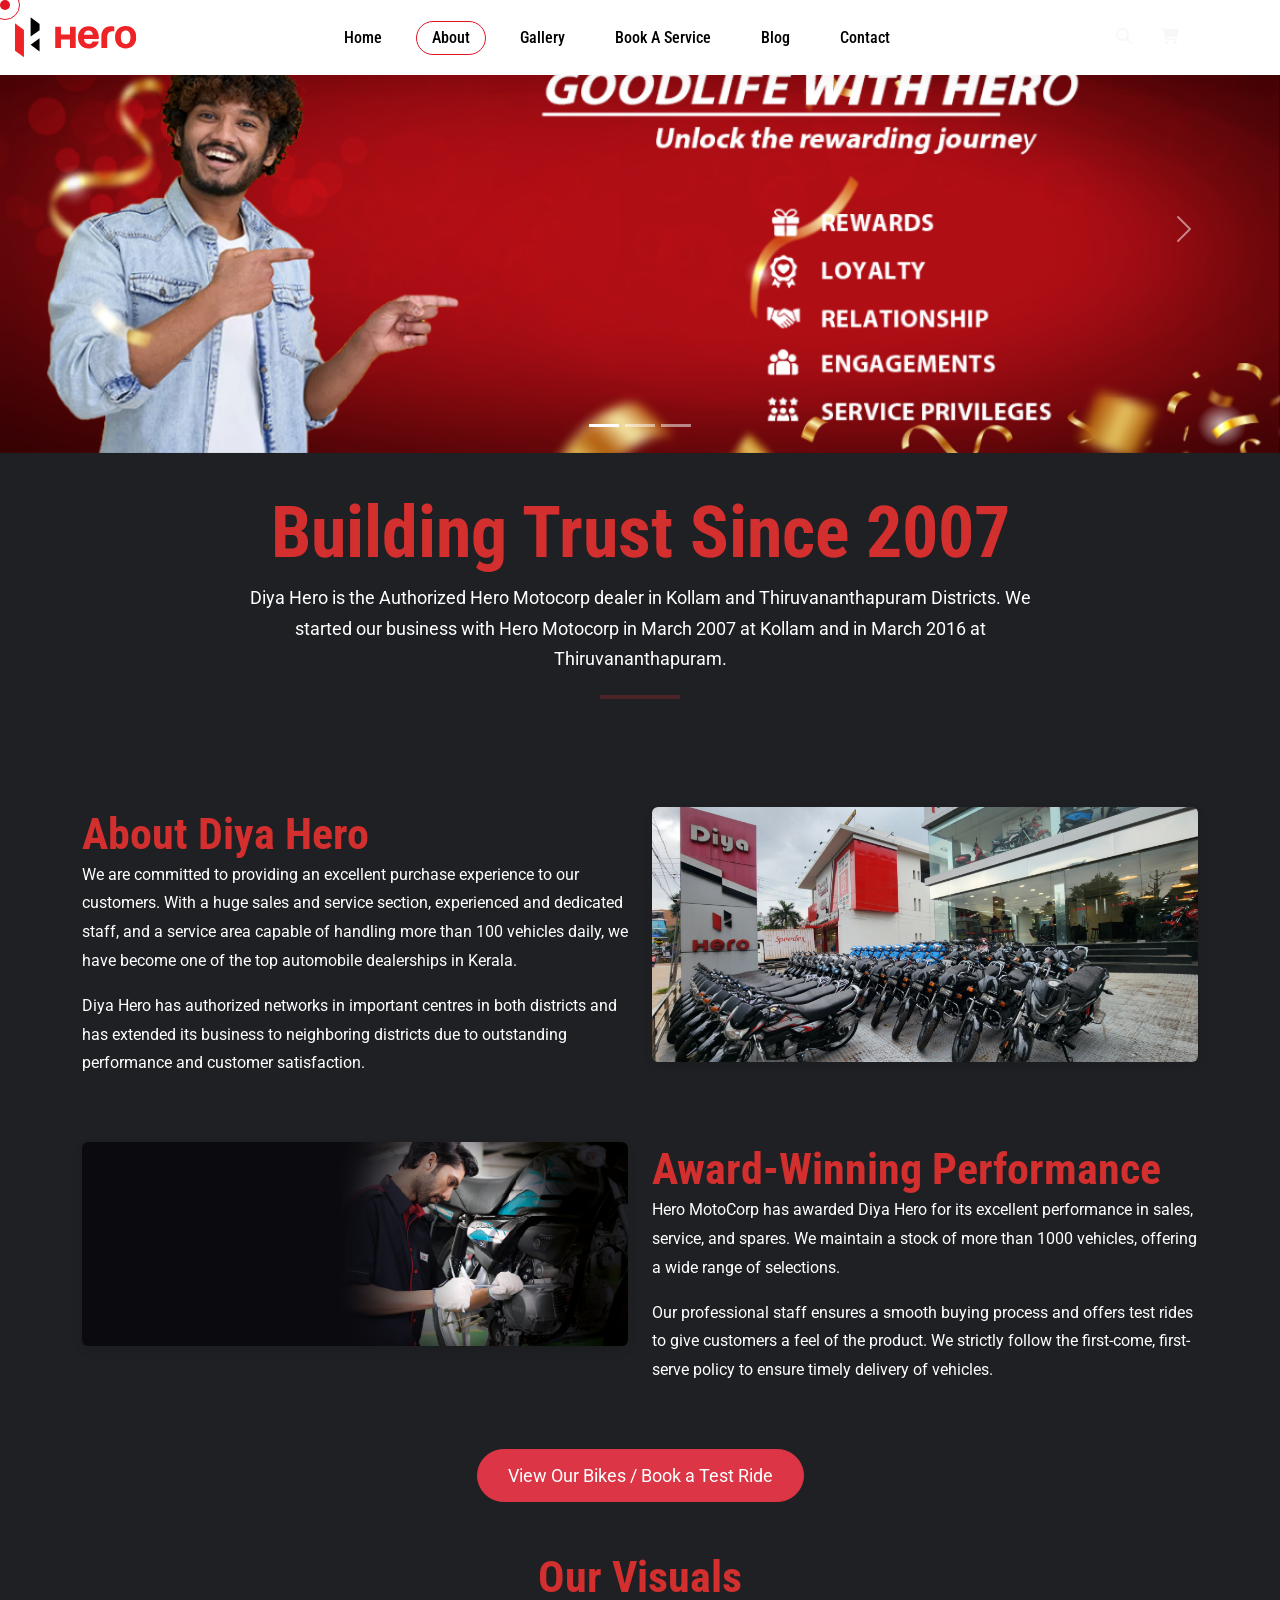
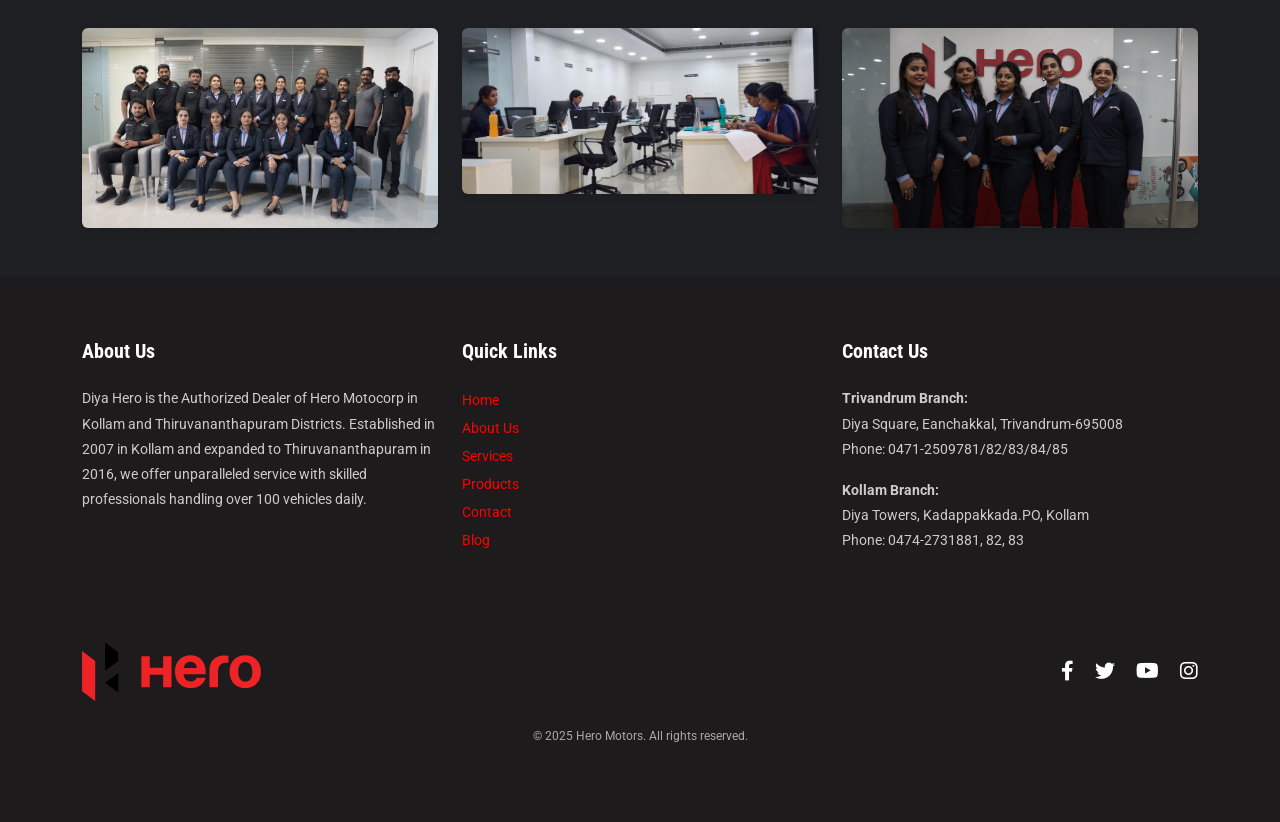
==== about.html @ ce96e944 "initial commit" ====
<!DOCTYPE html>
<html>
<head>
<meta charset="utf-8">
<title>Vroom Biker & Hiker Business HTML-5 Template | About Us</title>

<!-- Stylesheets -->
<link href="assets/css/bootstrap.css" rel="stylesheet">
<link href="assets/css/style.css" rel="stylesheet">
<link href="assets/css/meanmenu.min.css" rel="stylesheet">
<link href="assets/css/responsive.css" rel="stylesheet">

<!-- Fonts -->
<link href="https://fonts.googleapis.com/css2?family=Roboto:ital,wght@0,100;0,300;0,400;0,500;0,700;0,900;1,100;1,300;1,400;1,500;1,700;1,900&display=swap" rel="stylesheet">
<link href="https://fonts.googleapis.com/css2?family=Roboto+Condensed:ital,wght@0,100..900;1,100..900&display=swap" rel="stylesheet">

<link rel="shortcut icon" href="assets/images/favicon.png" type="image/x-icon">
<link rel="icon" href="assets/images/favicon.png" type="image/x-icon">

<!-- Responsive -->
<meta http-equiv="X-UA-Compatible" content="IE=edge">
<meta name="viewport" content="width=device-width, initial-scale=1.0, maximum-scale=1.0, user-scalable=0">

<!--[if lt IE 9]><script src="https://cdnjs.cloudflare.com/ajax/libs/html5shiv/3.7.3/html5shiv.js"></script><![endif]-->
<!--[if lt IE 9]><script src="js/respond.js"></script><![endif]-->
</head>

<body>

<div class="page-wrapper">
	
	<!-- Cursor -->
	<div class="cursor"></div>
	<div class="cursor-follower"></div>
	<!-- Cursor End -->
 	
	<!-- Preloader -->
    <div class="preloader"></div>
	<!-- End Preloader -->
	
	<!-- Main Header -->
	<header class="main-header">
		
		<!-- Header Top -->
		

			<!-- Header Lower -->
			<div class="header-lower" style="background-color: white;">
				<div class="auto-container">
					<div class="inner-container">
						<div class="d-flex justify-content-between align-items-center flex-wrap">
								
							<!-- Logo Box -->
							<div class="logo-box" >
								<div class="logo"><a href="index.html"><img src="assets/images/hero logo.svg" alt="" title=""></a></div>
							</div>
							<!-- End Logo Box -->
							
							<!-- Nav Outer -->
							<div class="nav-outer d-flex align-items-center flex-wrap">
								<!-- Main Menu -->
								<nav class="main-menu navbar-expand-md">
									<div class="navbar-header">
										<!-- Toggle Button -->    	
										<button class="navbar-toggler" type="button" data-toggle="collapse" data-target="#navbarSupportedContent" aria-controls="navbarSupportedContent" aria-expanded="false" aria-label="Toggle navigation">
											<span class="icon-bar"></span>
											<span class="icon-bar"></span>
											<span class="icon-bar"></span>
										</button>
									</div>
									
									<div class="navbar-collapse collapse clearfix" id="navbarSupportedContent">
										<ul class="navigation clearfix">
											<li class="" ><a href="index.html" style="color: black;">Home</a>
												<ul>
													<li><a href="index.html">Homepage 01</a></li>
													<li><a href="index-2.html">Homepage 02</a></li>
													<li><a href="index-3.html">Homepage 03</a></li>
													<li class="dropdown"><a href="#">Header Styles</a>
														<ul>
															<li><a href="index.html">Header 01</a></li>
															<li><a href="index-2.html">Header 02</a></li>
															<li><a href="index-3.html">Header 03</a></li>
														</ul>
													</li>
												</ul>
											</li>
											<li class=""><a href="about.html" style="color: black;">About</a>
												<ul>
													<li><a href="about.html">About us</a></li>
													<li><a href="faq.html">Faq</a></li>
													<li><a href="gallery.html">Gallery</a></li>
													<li><a href="shop.html">shop</a></li>
													<li><a href="testimonial.html">testimonial</a></li>
													<li><a href="video.html">Video</a></li>
												</ul>
											</li>
											<li class=""><a href="gallery.html" style="color: black;">Gallery</a>
												<ul>
													<li><a href="events.html">events</a></li>
													<li><a href="event-detail.html">events detail</a></li>
												</ul>
											</li>
											<li class=""><a href="adventure.html" style="color: black;">Book a Service</a>
												<ul>
													<li><a href="adventure.html">adventure</a></li>
													<li><a href="adventure-detail.html">adventure detail</a></li>
												</ul>
											</li>
											<li class=""><a href="blog.html" style="color: black;">Blog</a>
												<ul>
													<li><a href="blog.html">Blog</a></li>
													<li><a href="blog-classic.html">Blog Classic</a></li>
													<li><a href="blog-detail.html">Blog Detail</a></li>
													<li><a href="not-found.html">Not Found</a></li>
												</ul>
											</li>
											<li><a href="contact.html" style="color: black;">Contact</a></li>
										</ul>
									</div>
								</nav>
							</div>
							<!-- End Nav Outer -->
							
							<!-- Outer Box -->
							<div class="outer-box d-flex align-items-center flex-wrap">
								
								<!-- Header Options Box -->
								<div class="header-options_box d-flex align-items-center">
								
									<!-- Search Btn -->
									<div class="search-box-btn search-box-outer"><span class="icon fa fa-search"></span></div>
									
									<!-- Nav Btn -->
									<div class="nav-btn navSidebar-button">
										<i class="fas fa-shopping-cart fa-fw"></i>
									</div>
									
									<!-- About Widget -->
									<span class="about-widget">
										<i class="flaticon-menu-1"></i>
									</span>
									
								</div>
								
								<!-- Header Button Box -->
								<div class="header_button-box">
										<!-- <span class="btn-wrap">
											<span class="text-one"> <i class="flaticon-bell"></i></span>
											<span class="text-two"><i class="flaticon-bell"></i></span>
										</span> -->
									</a>
								</div>
								<!-- Mobile Navigation Toggler -->
								<div class="mobile-nav-toggler"><span class="icon flaticon-menu"></span></div>
							</div>
							<!-- End Outer Box -->
							
						</div>
					</div>
				</div>
			</div>
			<!-- End Header Lower -->
		
		<!-- Mobile Menu  -->
		<div class="mobile-menu">
			<div class="menu-backdrop"></div>
			<div class="close-btn"><span class="icon flaticon-close-1"></span></div>
			
			<nav class="menu-box">
				<div class="nav-logo"><a href="index.html"><img src="assets/images/hero logo.svg" alt="" title=""></a></div>
				<div class="menu-outer"><!--Here Menu Will Come Automatically Via Javascript / Same Menu as in Header--></div>
			</nav>
		</div>
		<!-- End Mobile Menu -->
		
	</header>
	<!-- End Main Header -->
	
	<!-- Page Title -->
	<div id="carouselExampleIndicators" class="carousel slide mt-1" data-bs-ride="carousel" data-bs-interval="2000">
		<div class="carousel-indicators">
			<button type="button" data-bs-target="#carouselExampleIndicators" data-bs-slide-to="0" class="active" aria-current="true" aria-label="Slide 1"></button>
			<button type="button" data-bs-target="#carouselExampleIndicators" data-bs-slide-to="1" aria-label="Slide 2"></button>
			<button type="button" data-bs-target="#carouselExampleIndicators" data-bs-slide-to="2" aria-label="Slide 3"></button>
		</div>
		<div class="carousel-inner">
			<div class="carousel-item active">
				<img src="assets/images/carousel images/service banner1.png" class="d-block w-100" alt="Slide 1">
			</div>
			<div class="carousel-item">
				<img src="assets/images/carousel images/service banner2.jpg" class="d-block w-100" alt="Slide 2">
			</div>
			<div class="carousel-item">
				<img src="assets/images/carousel images/service banner3.png" class="d-block w-100" alt="Slide 3">
			</div>
		</div>
		<button class="carousel-control-prev" type="button" data-bs-target="#carouselExampleIndicators" data-bs-slide="prev">
			<span class="carousel-control-prev-icon" aria-hidden="true"></span>
			<span class="visually-hidden">Previous</span>
		</button>
		<button class="carousel-control-next" type="button" data-bs-target="#carouselExampleIndicators" data-bs-slide="next">
			<span class="carousel-control-next-icon" aria-hidden="true"></span>
			<span class="visually-hidden">Next</span>
		</button>
	</div>
	
    <!-- End Page Title -->
	
	<!-- About One -->
	<div class="container-fluid" style="background-color: #1f2024; padding: 40px 0;">
        <div class="container">
            <h1 class="text-center" style="color: #d32f2f; font-weight: bold;">Building Trust Since 2007</h1>
            <p class="text-center" style="color: #fff; font-size: 18px; max-width: 800px; margin: 10px auto;">
                Diya Hero is the Authorized Hero Motocorp dealer in Kollam and Thiruvananthapuram Districts. We started our business with Hero Motocorp in March 2007 at Kollam and in March 2016 at Thiruvananthapuram.
            </p>
            <hr style="border: 2px solid #d32f2f; width: 80px; margin: 20px auto;">
        </div>
    </div>

    <!-- Detailed Section -->
    <div class="container my-5">
        <div class="row">
            <div class="col-lg-6">
                <h2 style="color: #d32f2f; font-weight: bold;">About Diya Hero</h2>
                <p style="font-size: 16px; line-height: 1.8; color: white;">
                    We are committed to providing an excellent purchase experience to our customers. With a huge sales and service section, experienced and dedicated staff, and a service area capable of handling more than 100 vehicles daily, we have become one of the top automobile dealerships in Kerala.
                </p>
                <p style="font-size: 16px; line-height: 1.8; color: white;">
                    Diya Hero has authorized networks in important centres in both districts and has extended its business to neighboring districts due to outstanding performance and customer satisfaction.
                </p>
            </div>
            <div class="col-lg-6 text-center">
                <img src="assets/images/showroom image/diya showroom image.jpg" alt="Showroom" class="img-fluid rounded" style="box-shadow: 0 4px 10px rgba(0, 0, 0, 0.1);">
            </div>
        </div>
        <div class="row mt-5">
            <div class="col-lg-6 text-center">
                <img src="assets/images/showroom image/hero-service-image-web.png" alt="Service Center" class="img-fluid rounded" style="box-shadow: 0 4px 10px rgba(0, 0, 0, 0.1);">
            </div>
            <div class="col-lg-6">
                <h2 style="color: #d32f2f; font-weight: bold;">Award-Winning Performance</h2>
                <p style="font-size: 16px; line-height: 1.8; color: white;">
                    Hero MotoCorp has awarded Diya Hero for its excellent performance in sales, service, and spares. We maintain a stock of more than 1000 vehicles, offering a wide range of selections.
                </p>
                <p style="font-size: 16px; line-height: 1.8; color: white;">
                    Our professional staff ensures a smooth buying process and offers test rides to give customers a feel of the product. We strictly follow the first-come, first-serve policy to ensure timely delivery of vehicles.
                </p>
            </div>
        </div>
    </div>

    <!-- Call to Action Section -->
    <div class="container text-center my-5">
        <a href="gallery.html" class="btn btn-danger" style="padding: 12px 30px; font-size: 18px; border-radius: 30px;">View Our Bikes / Book a Test Ride</a>
    </div>

    <!-- Footer Visuals -->
    <div class="container my-5">
        <h2 class="text-center" style="color: #d32f2f; font-weight: bold;">Our Visuals</h2>
        <div class="row mt-4">
            <div class="col-md-4">
                <img src="assets/images/team images/DSC01612.JPG" alt="Team Members" class="img-fluid rounded" style="box-shadow: 0 4px 10px rgba(0, 0, 0, 0.1);">
            </div>
            <div class="col-md-4">
                <img src="assets/images/team images/team office.jpg" alt="Service Team" class="img-fluid rounded" style="box-shadow: 0 4px 10px rgba(0, 0, 0, 0.1);">
            </div>
            <div class="col-md-4">
                <img src="assets/images/team images/team2.JPG" alt="Showroom Team" class="img-fluid rounded" style="box-shadow: 0 4px 10px rgba(0, 0, 0, 0.1);">
            </div>
        </div>
    </div>
	<!-- End About One -->
	
	<!-- Video Two -->
	<!-- <section class="video-two">
		<div class="video-two_image" style="background-image:url(assets/images/background/2.jpg)"></div>
		<div class="auto-container">
			<div class="video-two_content">
				<a href="https://youtu.be/lPvuJW77gtU" class="lightbox-video video-two_play"><span class="fa fa-play"><i class="ripple"></i></span></a>
				<h2 class="video-two_heading">Take a Tour of My Ride</h2>
			</div>
		</div>
	</section> -->
	<!-- End Video Two -->
	
	<!-- Services Three -->
	<!-- <section class="services-three">
		<div class="auto-container">
			<div class="inner-container">
				<div class="row clearfix">
					 -->
					<!-- Service Block One -->
					<!-- <div class="service-block_one col-lg-4 col-md-6 col-sm-12">
						<div class="service-block_one-inner">
							<div class="service-block_one-icon flaticon-danger"></div>
							<h4 class="service-block_one-title"><a href="adventure-detail.html">Ride Limits</a></h4>
							<div class="service-block_one-text">From scenic rides thrilling encoun our videos showcase.</div>
						</div>
					</div>
					 -->
					<!-- Service Block One -->
					<!-- <div class="service-block_one col-lg-4 col-md-6 col-sm-12">
						<div class="service-block_one-inner">
							<div class="service-block_one-icon flaticon-racing"></div>
							<h4 class="service-block_one-title"><a href="adventure-detail.html">Wheels Adventure</a></h4>
							<div class="service-block_one-text">From scenic rides thrilling encoun our videos showcase.</div>
						</div>
					</div> -->
					
					<!-- Service Block One -->
					<!-- <div class="service-block_one col-lg-4 col-md-6 col-sm-12">
						<div class="service-block_one-inner">
							<div class="service-block_one-icon flaticon-motorway"></div>
							<h4 class="service-block_one-title"><a href="adventure-detail.html">Road Warrior</a></h4>
							<div class="service-block_one-text">From scenic rides thrilling encoun our videos showcase.</div>
						</div>
					</div> -->
					
				<!-- </div>
			</div>
		</div>
	</section> -->
	<!-- End Services Three -->
	
	
	
	
	
	<!-- Main Footer -->
	<footer class="main-footer mt-1" style="background-color: #1d1b1b; color: #fff; padding: 60px 0; position: relative; overflow: hidden;">
		<!-- Background pattern -->
		<div style="background: url('assets/images/footer-pattern.svg') no-repeat center; position: absolute; top: 0; left: 0; width: 100%; height: 100%; opacity: 0.1; z-index: 0;"></div>
		
		<div class="container position-relative" style="z-index: 1;">
			<!-- Footer Top: Description and Quick Links -->
			<div class="row text-start mb-5">
				<div class="col-md-4 mb-4">
					<h5 style="color: #fff; font-size: 20px; font-weight: bold; margin-bottom: 20px;">About Us</h5>
					<p style="font-size: 14px; color: #ccc; line-height: 1.8;">
						Diya Hero is the Authorized Dealer of Hero Motocorp in Kollam and Thiruvananthapuram Districts. 
						Established in 2007 in Kollam and expanded to Thiruvananthapuram in 2016, we offer unparalleled service 
						with skilled professionals handling over 100 vehicles daily.
					</p>
				</div>
	
				<div class="col-md-4 mb-4">
					<h5 style="color: #fff; font-size: 20px; font-weight: bold; margin-bottom: 20px;">Quick Links</h5>
					<ul class="list-unstyled" style="font-size: 14px; color: #ccc; line-height: 2;">
						<li><a href="index.html" style="color: #f00; text-decoration: none;">Home</a></li>
						<li><a href="about.html" style="color: #f00; text-decoration: none;">About Us</a></li>
						<li><a href="services.html" style="color: #f00; text-decoration: none;">Services</a></li>
						<li><a href="products.html" style="color: #f00; text-decoration: none;">Products</a></li>
						<li><a href="contact.html" style="color: #f00; text-decoration: none;">Contact</a></li>
						<li><a href="blog.html" style="color: #f00; text-decoration: none;">Blog</a></li>
					</ul>
				</div>
	
				<div class="col-md-4 mb-4">
					<h5 style="color: #fff; font-size: 20px; font-weight: bold; margin-bottom: 20px;">Contact Us</h5>
					<p style="font-size: 14px; color: #ccc; line-height: 1.8;">
						<strong>Trivandrum Branch:</strong><br>
						Diya Square, Eanchakkal, Trivandrum-695008<br>
						Phone: 0471-2509781/82/83/84/85
					</p>
					<p style="font-size: 14px; color: #ccc; line-height: 1.8;">
						<strong>Kollam Branch:</strong><br>
						Diya Towers, Kadappakkada.PO, Kollam<br>
						Phone: 0474-2731881, 82, 83
					</p>
				</div>
			</div>
	
			<!-- Footer Bottom: Social Media and Logo -->
			<div class="row align-items-center text-center text-md-start">
				<div class="col-md-6 mb-3 mb-md-0">
					<a href="index.html">
						<img src="assets/images/hero logo.svg" alt="Hero Logo" style="width: 180px;">
					</a>
				</div>
				<div class="col-md-6 text-md-end">
					<a href="https://facebook.com/" class="me-3" style="color: #fff; font-size: 20px;">
						<i class="fa-brands fa-facebook-f"></i>
					</a>
					<a href="https://twitter.com/" class="me-3" style="color: #fff; font-size: 20px;">
						<i class="fa-brands fa-twitter"></i>
					</a>
					<a href="https://youtube.com/" class="me-3" style="color: #fff; font-size: 20px;">
						<i class="fa-brands fa-youtube"></i>
					</a>
					<a href="https://instagram.com/" style="color: #fff; font-size: 20px;">
						<i class="fa-brands fa-instagram"></i>
					</a>
				</div>
			</div>
	
			<!-- Footer Bottom Text -->
			<div class="row text-center mt-4">
				<div class="col-12">
					<p style="font-size: 12px; color: #aaa;">&copy; 2025 Hero Motors. All rights reserved.</p>
				</div>
			</div>
		</div>
	</footer>
<!-- End Main Footer -->

	
	<!-- Search Popup -->
	<div class="search-popup">
		<div class="color-layer"></div>
		<button class="close-search"><span class="flaticon-close-1"></span></button>
		<form method="post" action="blog.html">
			<div class="form-group">
				<input type="search" name="search-field" value="" placeholder="Search Here" required="">
				<button class="fa fa-solid fa-magnifying-glass fa-fw" type="submit"></button>
			</div>
		</form>
	</div>
	<!-- End Search Popup -->
	
	<!-- Sidebar Cart Item -->
	<div class="xs-sidebar-group info-group">
		<div class="xs-overlay xs-bg-black"></div>
		<div class="xs-sidebar-widget">
			<div class="sidebar-widget-container">
				<div class="close-button">
					<span class="fa-solid fa-xmark fa-fw"></span>
				</div>
				<div class="sidebar-textwidget">
					
					<!-- Sidebar Info Content -->
					<div class="sidebar-info-contents">
						<div class="content-inner">
						
							<!-- Title Box -->
							<div class="title-box">
								<h5>Vroom <span>Bikers</span></h5>
								<div class="price">$15 from free economy shipping</div>
							</div>
							
							<!-- Empty Cart Box -->
							<div class="empty-cart-box">
								<!-- No Product -->
								<div class="no-cart">
									<span class="icon fa-solid fa-cart-flatbed-suitcase fa-fw"></span>
									No products in cart.
								</div>
							</div>
							
							<!-- Lower Box -->
							<div class="lower-box">
								<h5>Popular <span>Suggestions</span></h5>
									
								<!-- Post Block -->
								<div class="post-block">
									<div class="inner-box">
										<div class="image">
											<img src="assets/images/resource/post-thumb-1.jpg" alt="" />
										</div>
										<h6><a href="#">Motorcycle Rallies</a></h6>
										<div class="rating">
											<span class="fa fa-star"></span>
											<span class="fa fa-star"></span>
											<span class="fa fa-star"></span>
											<span class="fa fa-star"></span>
											<span class="fa fa-star"></span>
										</div>
										<div class="price-box">$125</div>
										<a class="theme-btn bag-btn" href="#">add to bag</a>
									</div>
								</div>
								
								<!-- Post Block -->
								<div class="post-block">
									<div class="inner-box">
										<div class="image">
											<img src="assets/images/resource/post-thumb-2.jpg" alt="" />
										</div>
										<h6><a href="#">Adventure Tours</a></h6>
										<div class="rating">
											<span class="fa fa-star"></span>
											<span class="fa fa-star"></span>
											<span class="fa fa-star"></span>
											<span class="fa fa-star"></span>
											<span class="fa fa-star"></span>
										</div>
										<div class="price-box">$205</div>
										<a class="theme-btn bag-btn" href="#">add to bag</a>
									</div>
								</div>
								
								<!-- Post Block -->
								<div class="post-block">
									<div class="inner-box">
										<div class="image">
											<img src="assets/images/resource/post-thumb-3.jpg" alt="" />
										</div>
										<h6><a href="#">Group Rides</a></h6>
										<div class="rating">
											<span class="fa fa-star"></span>
											<span class="fa fa-star"></span>
											<span class="fa fa-star"></span>
											<span class="fa fa-star"></span>
											<span class="fa fa-star"></span>
										</div>
										<div class="price-box">$25</div>
										<a class="theme-btn bag-btn" href="#">add to bag</a>
									</div>
								</div>
								
							</div>
							
						</div>
					</div>
					
				</div>
			</div>
		</div>
	</div>
	
	<!-- About Sidebar -->
	<div class="about-sidebar">
		<div class="gradient-layer"></div>
		<!-- Close Button -->
		<div class="close-sidebar-widget close-button">
			<span class="fa-solid fa-xmark fa-fw"></span>
		</div>
		<div class="sidebar-inner">
			<div class="upper-box">
				<div class="image">
					<img src="assets/images/resource/about.jpg" alt="" />
				</div>
				<div class="content-box">
					<h3>About <span>vroom</span></h3>
					<div class="text">From scenic rides to thrilling encounters, our videos showcase the beauty and camaraderie of motorcycling. Whether  an experienced rider or a curious newcomer, there's something for everyone to enjoy in our content of moto vloggers.</div>
					<ul class="about-one_list">
						<li>Motorcycle Rallies</li>
						<li>Adventure Tours</li>
						<li>Group Rides</li>
						<li>Road Warrior</li>
					</ul>
				</div>
			</div>
			<!-- Social Box -->
			<div class="social-box">
				<a href="https://facebook.com/"><i class="fa-brands fa-facebook-f"></i></a>
				<a href="https://twitter.com/"><i class="fa-brands fa-twitter"></i></a>
				<a href="https://youtube.com/"><i class="fa-brands fa-youtube"></i></a>
				<a href="https://instagram.com/"><i class="fa-brands fa-instagram"></i></a>
			</div>
		</div>
	</div>
	<!-- End About Sidebar -->
	
</div>
<!-- End PageWrapper -->

<div class="progress-wrap">
	<svg class="progress-circle svg-content" width="100%" height="100%" viewBox="-1 -1 102 102">
		<path d="M50,1 a49,49 0 0,1 0,98 a49,49 0 0,1 0,-98"/>
	</svg>
</div>

<script src="assets/js/jquery.js"></script>
<script src="assets/js/popper.min.js"></script>
<script src="assets/js/bootstrap.min.js"></script>
<script src="assets/js/appear.js"></script>
<script src="assets/js/parallax.min.js"></script>
<script src="assets/js/tilt.jquery.min.js"></script>
<script src="assets/js/jquery.paroller.min.js"></script>
<script src="assets/js/wow.js"></script>
<script src="assets/js/swiper.min.js"></script>
<script src="assets/js/backtotop.js"></script>
<script src="assets/js/odometer.js"></script>
<script src="assets/js/parallax-scroll.js"></script>

<script src="assets/js/gsap.min.js"></script>
<script src="assets/js/SplitText.min.js"></script>
<script src="assets/js/ScrollTrigger.min.js"></script>
<script src="assets/js/ScrollToPlugin.min.js"></script>
<script src="assets/js/ScrollSmoother.min.js"></script>

<script src="assets/js/magnific-popup.min.js"></script>
<script src="assets/js/jquery.meanmenu.min.js"></script>
<script src="assets/js/nav-tool.js"></script>
<script src="assets/js/jquery-ui.js"></script>
<script src="assets/js/jquery.countdown.js"></script>
<script src="assets/js/element-in-view.js"></script>
<script src="assets/js/script.js"></script>

</body>
</html>
---- assets/css/style.css ----
/* Vroom Biker & Hiker Business HTML-5 Template */

/*** 

====================================================================
	Attachment Css Files
====================================================================

***/

@import url('global.css');
@import url('header.css');
@import url('footer.css');
@import url('animate.css');
@import url('jquery-ui.css');
@import url('swiper.min.css');
@import url('font-awesome.css');
@import url('custom-animate.css');
@import url('magnific-popup.css');
@import url('flaticon_vroom-icons.css');
@import url('odometer-theme-default.css');
@import url('jquery.bootstrap-touchspin.css');

/*** 

====================================================================
	Main Slider Section
====================================================================

***/

.slider-one{
	position:relative;
	background-color:var(--color-four);
}

.slider-one .main-slider-prev{
	position: absolute;
	left: 30px;
	top: 50%;
	width: 60px;
	height: 60px;
	z-index: 10;
	text-align: center;
	line-height: 58px;
	text-align: center;
	border-radius: 50px;
	display: inline-block;
	color: var(--white-color);
	font-size: 22px;
	margin-top: -30px;
	border: 1px solid rgba(var(--white-color-rgb), 0.40);
	transition:all 300ms ease;
	-moz-transition:all 300ms ease;
	-webkit-transition:all 300ms ease;
	-ms-transition:all 300ms ease;
	-o-transition:all 300ms ease;
}

.slider-one .main-slider-prev:hover{
	color: var(--white-color);
	border-color: var(--main-color);
	background-color: var(--main-color);
}

.slider-one .main-slider-next:hover{
	color: var(--white-color);
	border-color: var(--main-color);
	background-color: var(--main-color);
}

.slider-one .main-slider-next{
	position: absolute;
	right: 30px;
	top: 50%;
	width: 60px;
	height: 60px;
	z-index: 10;
	margin-top: -30px;
	text-align: center;
	line-height: 58px;
	text-align: center;
	border-radius: 50px;
	display: inline-block;
	color: var(--white-color);
	font-size: 22px;
	border: 1px solid rgba(var(--white-color-rgb), 0.40);
	transition:all 300ms ease;
	-moz-transition:all 300ms ease;
	-webkit-transition:all 300ms ease;
	-ms-transition:all 300ms ease;
	-o-transition:all 300ms ease;
}

.slider-one .slider-one_pattern{
	position:absolute;
	left:0px;
	top:0px;
	right:0px;
	bottom:0px;
	background-position:center center;
	background-repeat:no-repeat;
}

.slider-one .slider-one_pagination{
	position: absolute;
	left: 0px;
	right: 0px;
	bottom: 25px;
	z-index: 10;
	text-align: center;
}

.slider-one .swiper-pagination-bullet{
	position: relative;
	width: 10px;
	height: 10px;
	opacity: 1;
	cursor:pointer;
	margin: 0px 10px !important;
	display:inline-block;
	border-radius: 50px;
	border:2px solid transparent;
	transition:all 300ms ease;
	-moz-transition:all 300ms ease;
	-webkit-transition:all 300ms ease;
	-ms-transition:all 300ms ease;
	-o-transition:all 300ms ease;
	background-color: rgba(var(--color-five-rgb), 1);
}

.slider-one .swiper-pagination-bullet:before{
	position: absolute;
	content:'';
	left:-8px;
	top:-8px;
	right:-8px;
	bottom:-8px;
	opacity:0;
	border-radius:50px;
	border:1px solid rgba(var(--color-five-rgb), 1);
}

.slider-one .swiper-pagination-bullet:hover,
.slider-one .swiper-pagination-bullet.swiper-pagination-bullet-active{
	opacity: 1;
	background-color: rgba(var(--main-color-rgb), 1);
}

.slider-one .swiper-pagination-bullet:hover::before,
.slider-one .swiper-pagination-bullet.swiper-pagination-bullet-active::before{
	opacity: 1;
	border-color:var(--main-color);
}

.slider-one .swiper-slide{
	position:relative;
	overflow:hidden;
	padding:0px 0px 60px;
}

.slider-one_image{
	position:relative;
	margin-top:120px;
	z-index:1;
	-webkit-transition: all 1000ms linear;
	-moz-transition: all 1000ms linear;
	-ms-transition: all 1000ms linear;
	-o-transition: all 1000ms linear;
	transition: all 1000ms linear;
}

.slider-one_image:before{
	position:absolute;
	content:'';
	left:-25px;
	top:-25px;
	right:-25px;
	bottom:-25px;
	border-radius:50%;
	background-color:rgba(var(--white-color-rgb), 0.06);
}

.slider-one_image:after{
	position:absolute;
	content:'';
	right:0px;
	top:-120px;
	z-index:-1;
	width:337px;
	height:460px;
	background-color:var(--main-color);
}

.slider-one_image img{
	position:relative;
	width:100%;
	display:block;
	border-radius:50%;
	overflow:hidden;
}

.slider-one_video{
	position:absolute;
	right:0px;
	bottom:100px;
	width:260px;
	padding:20px 20px;
	border-radius:50px;
	border:4px solid var(--black-color);
	background-color:var(--color-three);
}

.slider-one_video-outer{
	position:relative;
	padding-left:70px;
	min-height: 52px;
	font-size:20px;
	font-weight:500;
	line-height:26px;
	color:var(--color-four);
}

/* Slider One Video */

.slider-one_play{
	position:absolute;
	left: 0px;
	top: 0px;
}

.slider-one_play span{
	position: relative;
	width:52px;
	height: 52px;
	z-index:10;
	font-weight:700;
	text-align: center;
	display: inline-block;
	line-height:52px;
	border-radius:50%;
	font-size:14px;
	padding-left:3px;
	color: var(--white-color);
	-webkit-transition:all 500ms ease;
	-moz-transition:all 500ms ease;
	-ms-transition:all 500ms ease;
	-o-transition:all 500ms ease;
	transition:all 500ms ease;
	background-color: rgba(var(--main-color-rgb), 1);
	font-family: "flaticon_vroom-icons";
}

.slider-one_play span:hover{
	color:var(--white-color);
	background-color:var(--main-color);
}

.slider-one_play .ripple,
.slider-one_play .ripple:before,
.slider-one_play .ripple:after {
    position: absolute;
    top: 50%;
    left: 50%;
    width:52px;
	height: 52px;
    -webkit-transform: translate(-50%, -50%);
    -moz-transform: translate(-50%, -50%);
    -ms-transform: translate(-50%, -50%);
    -o-transform: translate(-50%, -50%);
    transform: translate(-50%, -50%);
    -webkit-border-radius: 50% 50% 50% 50%;
    -moz-border-radius: 50% 50% 50% 50%;
    -ms-border-radius: 50% 50% 50% 50%;
    -o-border-radius: 50% 50% 50% 50%;
    border-radius: 50% 50% 50% 50%;
    -webkit-box-shadow: 0 0 0 0 rgba(227,20,35, .3);
    -moz-box-shadow: 0 0 0 0 rgba(227,20,35, .3);
    -ms-box-shadow: 0 0 0 0 rgba(227,20,35, .3);
    -o-box-shadow: 0 0 0 0 rgba(227,20,35, .3);
    box-shadow: 0 0 0 0 rgba(227,20,35, .3);
    -webkit-animation: ripple 3s infinite;
    -moz-animation: ripple 3s infinite;
    -ms-animation: ripple 3s infinite;
    -o-animation: ripple 3s infinite;
    animation: ripple 3s infinite;
}

.slider-one_play .ripple:before {
    -webkit-animation-delay: .9s;
    -moz-animation-delay: .9s;
    -ms-animation-delay: .9s;
    -o-animation-delay: .9s;
    animation-delay: .9s;
    content: "";
    position: absolute;
}

.slider-one_play .ripple:after {
    -webkit-animation-delay: .6s;
    -moz-animation-delay: .6s;
    -ms-animation-delay: .6s;
    -o-animation-delay: .6s;
    animation-delay: .6s;
    content: "";
    position: absolute;
}

@-webkit-keyframes ripple {
    70% {box-shadow: 0 0 0 30px rgba(253, 167, 0, 0);}
    100% {box-shadow: 0 0 0 0 rgba(253, 167, 0, 0);}
}

@keyframes ripple {
    70% {box-shadow: 0 0 0 30px rgba(253, 167, 0, 0);}
    100% {box-shadow: 0 0 0 0 rgba(253, 167, 0, 0);}
}

.slider-one_content{
	position:relative;
	z-index: 1;
}

.slider-one_content-inner{
	position:relative;
	padding-top:150px;
}

.slider-one_title{
	position: relative;
	font-weight: 400;
	font-size: 14px;
	line-height: 1em;
	letter-spacing:1px;
	margin-bottom:15px;
	color: var(--main-color);
	text-transform:uppercase;
	
	transition:all 900ms ease;
	-moz-transition:all 900ms ease;
	-webkit-transition:all 900ms ease;
	-ms-transition:all 900ms ease;
	-o-transition:all 900ms ease;
	transition: 1.3s cubic-bezier(0.5, 0.5, 0, 1);
    clip-path: polygon(0% 0%, 0% 0%, 0% 100%, 0% 100%);
}

.slider-one .swiper-slide-active .slider-one_title{
	-webkit-transition-delay: 300ms;
	-moz-transition-delay: 300ms;
	-ms-transition-delay: 300ms;
	-o-transition-delay: 300ms;
	transition-delay: 300ms;
	clip-path: polygon(0% 0%, 100% 0%, 100% 100%, 0% 100%);
}

.slider-one_heading{
	margin-bottom:20px;
	color: var(--color-three);
	text-transform: capitalize;

	transition:all 900ms ease;
	-moz-transition:all 900ms ease;
	-webkit-transition:all 900ms ease;
	-ms-transition:all 900ms ease;
	-o-transition:all 900ms ease;
	transition: 1.3s cubic-bezier(0.5, 0.5, 0, 1);
    clip-path: polygon(0% 0%, 0% 0%, 0% 100%, 0% 100%);
}

.slider-one .swiper-slide-active .slider-one_heading{
	-webkit-transition-delay: 600ms;
	-moz-transition-delay: 600ms;
	-ms-transition-delay: 600ms;
	-o-transition-delay: 600ms;
	transition-delay: 600ms;
	clip-path: polygon(0% 0%, 100% 0%, 100% 100%, 0% 100%);
}

.slider-one_text{
	position:relative;
	font-size:18px;
	line-height:30px;
	max-width:540px;
	color: var(--color-three);
	text-transform: capitalize;
	margin-bottom:30px;

	transition:all 900ms ease;
	-moz-transition:all 900ms ease;
	-webkit-transition:all 900ms ease;
	-ms-transition:all 900ms ease;
	-o-transition:all 900ms ease;
	transition: 1.3s cubic-bezier(0.5, 0.5, 0, 1);
    clip-path: polygon(0% 0%, 0% 0%, 0% 100%, 0% 100%);
}

.slider-one .swiper-slide-active .slider-one_text{
	-webkit-transition-delay: 900ms;
	-moz-transition-delay: 900ms;
	-ms-transition-delay: 900ms;
	-o-transition-delay: 900ms;
	transition-delay: 900ms;
	clip-path: polygon(0% 0%, 100% 0%, 100% 100%, 0% 100%);
}

.slider-one .slider-one_button{
	display:inline-block;
	transition:all 900ms ease;
	-moz-transition:all 900ms ease;
	-webkit-transition:all 900ms ease;
	-ms-transition:all 900ms ease;
	-o-transition:all 900ms ease;
	transition: 1.3s cubic-bezier(0.5, 0.5, 0, 1);
    clip-path: polygon(0% 0%, 0% 0%, 0% 100%, 0% 100%);
}

.slider-one .swiper-slide-active .slider-one_button{
	-webkit-transition-delay: 1300ms;
	-moz-transition-delay: 1300ms;
	-ms-transition-delay: 1300ms;
	-o-transition-delay: 1300ms;
	transition-delay: 1300ms;
	clip-path: polygon(0% 0%, 100% 0%, 100% 100%, 0% 100%);
}

/* Counter Events */

.slider-one_events{
	position:relative;
	z-index:10;
	margin-top:60px;
}

.slider-one_events-title{
	position:relative;
	font-size:14px;
	font-weight:400;
	letter-spacing:0.5;
	margin-bottom:8px;
	color:var(--color-three);
	text-transform:uppercase;
}

.slider-one_booking-title i{
	position:relative;
	margin-right:5px;
	top:-2px;
}

.slider-one .time-countdown{
	position:relative;
}

.slider-one .time-countdown .counter-column{
	position:relative;
	line-height: 1em;
	font-size:12px;
	z-index: 7;
	width:68px;
	height:74px;
	font-weight:400;
	text-align:center;
	margin-right:20px;
	border-radius: 0px;
	display: inline-block;
	color:var(--color-three);
	text-transform:capitalize;
	background-color:var(--color-two);
	border:1px solid rgba(var(--white-color-rgb), 0.10);
}

.slider-one .time-countdown .counter-column .count{
	position:relative;
	display:block;
	font-size:34px;
	line-height:30px;
	font-weight:700;
	border-radius:5px;
	margin-bottom:7px;
	padding:10px 0px 2px;
	color:var(--main-color);
}

.slider-one .time-countdown .counter-column:before{
	position:absolute;
	content:':';
	right:-18px;
	top:50%;
	font-weight:800;
	font-size:34px;
	color:var(--main-color);
	transform:translateY(-50%);
}

.slider-one .time-countdown .counter-column:last-child::before{
	display:none;
}

.slider-one .time-countdown .counter-column:last-child{
	margin-right:0px;
}

.slider-one_events-more{
	position:relative;
	font-weight:500;
	font-size:16px;
	margin-top:15px;
	display:inline-block;
	letter-spacing:0.5px;
	color:var(--white-color);
	border-bottom:1px solid var(--main-color);
	font-family: "Roboto Condensed", sans-serif;
}

.slider-one_events-more i{
	position:relative;
	font-size:10px;
	font-weight:500;
	font-family: "flaticon_vroom-icons";
}

.slider-one_events-more:hover{
	color:var(--main-color);
}

/*** 

====================================================================
	About One
====================================================================

***/

.about-one{
	position: relative;
	padding: 100px 0px 100px;
}

.about-one_pattern{
	position:absolute;
	left:0px;
	top:0px;
	right:0px;
	bottom:-280px;
	background-position:center bottom;
	background-repeat:no-repeat;
}

.about-one .inner-container{
	position: relative;
	padding:30px 30px;
	border:1px solid rgba(var(--white-color-rgb), 0.10);
}

.about-one_image-column{
	position: relative;
}

.about-one_image-outer{
	position: relative;
	padding-right:60px;
}

.about-one_image{
	position:relative;
}

.about-one_image img{
	position:relative;
	width:100%;
	display:block;
}

.about-one_content-column{
	position: relative;
	margin-bottom: 30px;
}

.about-one_content-outer{
	position: relative;
	padding-left:30px;
	padding-top:60px;
	padding-right:70px;
}

.about-one .sec-title_text{
	max-width:450px;
}

.about-one_quote{
	position:relative;
	max-width:500px;
	padding:22px 30px 18px;
	background-color:var(--color-two);
	border:1px solid rgba(var(--white-color-rgb), 0.10);
}

.about-one_quote-inner{
	position:relative;
	font-size:20px;
	font-weight:500;
	line-height:28px;
	padding-top:12px;
	padding-left:60px;
	color:rgba(var(--color-three-rgb), 0.90);
}

.about-one_quote .quote{
	position:absolute;
	left:0px;
	top:0px;
	line-height:1em;
	font-size:40px;
	color:var(--main-color);
	font-family: "flaticon_vroom-icons";
}

.about-one_quote .author{
	position:relative;
	font-size:14px;
	font-weight:400;
	text-transform:capitalize;
	color:rgba(var(--color-three-rgb), 0.50);
}

.about-one_quote .author i{
	position:relative;
	margin-right:15px;
	font-family: "flaticon_vroom-icons";
}

.about-one_button{
	position:relative;
	margin-top:30px;
}

/* Experiance */

.about-one_experiance{
	position: absolute;
	left: 20px;
	top: 20px;
	width: 176px;
	z-index: 1;
	padding: 16px 20px 28px;
	background-color: var(--main-color);
}

.about-one_experiance::before{
	position: absolute;
	content: '';
	right: 15px;
	bottom: 15px;
	width: 18px;
	height: 18px;
	border-bottom: 2px solid var(--color-three);
	border-right: 2px solid var(--color-three);
}

.about-one_experiance .odometer{
	position: relative;
	font-size: 72px;
	font-weight: 800;
	line-height: 1em;
	color: var(--color-three);
	font-family: "Roboto Condensed", sans-serif;
}

.about-one_experiance i{
	position: relative;
	font-size: 60px;
	top: 12px;
	font-weight: 600;
	line-height: 1em;
	color: var(--color-three);
}

.about-one_experiance-text{
	position: relative;
	margin-top: 0px;
	font-size: 16px;
	font-weight:400;
	color: var(--color-three);
}

/*** 

====================================================================
	Services One
====================================================================

***/

.services-one{
	position: relative;
	overflow:hidden;
	z-index:10;
}

.services-one .inner-container{
	position: relative;
	margin-left:320px;
	padding:54px 0px 24px 100px;
}

.services-one .inner-container:before{
	position: absolute;
	content:'';
	left:0px;
	top:0px;
	right:-500px;
	bottom:0px;
	border-radius:250px 0px 0px 250px;
	background-color:var(--main-color);
}

.services-one_pattern{
	position:absolute;
	right:-100px;
	bottom:0px;
	width:322px;
	height:261px;
	background-repeat:no-repeat;
}

.service-block_one{
	position:relative;
	margin-bottom:30px;
}

.service-block_one-inner{
	position:relative;
}

.service-block_one-inner:before{
	content:'';
	position:absolute;
	right:9%;
	top:0px;
	width:1px;
	height:100%;
	background:#F7F7F7;
	background:-webkit-linear-gradient(top,rgba(0,0,0,0),#F7F7F7,rgba(0,0,0,0));
	background:-moz-linear-gradient(top,rgba(0,0,0,0),#F7F7F7,rgba(0,0,0,0));
	background:-ms-linear-gradient(top,rgba(0,0,0,0),#F7F7F7,rgba(0,0,0,0));
	background:-o-linear-gradient(top,rgba(0,0,0,0),#F7F7F7,rgba(0,0,0,0));
}

.service-block_one:last-child .service-block_one-inner:before{
	display:none;
}

.service-block_one-icon{
	position:relative;
	font-size:40px;
	line-height:1em;
	color:var(--white-color);
	font-family: "flaticon_vroom-icons";
}

.service-block_one-title{
	position:relative;
	margin-top:20px;
}

.service-block_one-title a{
	position:relative;
	color:var(--color-three);
}

.service-block_one-text{
	position:relative;
	font-size:16px;
	opacity:0.90;
	line-height:25px;
	margin-top:12px;
	max-width:240px;
	color:var(--color-three);
}

/*** 

====================================================================
	Events One
====================================================================

***/

.events-one{
	position: relative;
	margin-top:-132px;
	padding:230px 0px 100px;
	background-color:var(--color-two);
}

.events-one .sec-title{
	display:inline-block;
}

.events-one .swiper-container{
	position:relative;
	padding-top:90px;
	margin-top:-80px;
}

.events-one .three-items_slider-prev{
	position: absolute;
	right: 60px;
	top: 0px;
	width: 48px;
	height: 48px;
	z-index: 99;
	cursor: pointer;
	text-align: center;
	line-height: 46px;
	text-align: center;
	border-radius: 0px;
	display: inline-block;
	color: var(--white-color);
	font-size: 18px;
	transition:all 300ms ease;
	-moz-transition:all 300ms ease;
	-webkit-transition:all 300ms ease;
	-ms-transition:all 300ms ease;
	-o-transition:all 300ms ease;
	border:1px solid rgba(var(--white-color-rgb), 0.15);
}

.events-one .three-items_slider-prev:hover{
	color: var(--white-color);
	border-color: var(--main-color);
	background-color: var(--main-color);
}

.events-one .three-items_slider-next:hover{
	color: var(--white-color);
	border-color: var(--main-color);
	background-color: var(--main-color);
}

.events-one .three-items_slider-next{
	position: absolute;
	right: 0px;
	top: 0px;
	width: 48px;
	height: 48px;
	z-index: 99;
	cursor: pointer;
	text-align: center;
	line-height: 46px;
	text-align: center;
	border-radius: 0px;
	display: inline-block;
	color: var(--white-color);
	font-size: 18px;
	transition:all 300ms ease;
	-moz-transition:all 300ms ease;
	-webkit-transition:all 300ms ease;
	-ms-transition:all 300ms ease;
	-o-transition:all 300ms ease;
	border:1px solid rgba(var(--white-color-rgb), 0.15);
}

.events-one .three-items_slider-pagination{
	position: relative;
	z-index: 10;
	margin-top:25px;
	text-align: center;
}

.events-one .swiper-pagination-bullet{
	position: relative;
	width: 10px;
	height: 10px;
	opacity: 1;
	cursor:pointer;
	margin: 0px 10px !important;
	display:inline-block;
	border-radius: 50px;
	border:2px solid transparent;
	transition:all 300ms ease;
	-moz-transition:all 300ms ease;
	-webkit-transition:all 300ms ease;
	-ms-transition:all 300ms ease;
	-o-transition:all 300ms ease;
	background-color: rgba(var(--color-five-rgb), 1);
}

.events-one .swiper-pagination-bullet:before{
	position: absolute;
	content:'';
	left:-8px;
	top:-8px;
	right:-8px;
	bottom:-8px;
	opacity:0;
	border-radius:50px;
	border:1px solid rgba(var(--color-five-rgb), 1);
}

.events-one .swiper-pagination-bullet:hover,
.events-one .swiper-pagination-bullet.swiper-pagination-bullet-active{
	opacity: 1;
	background-color: rgba(var(--main-color-rgb), 1);
}

.events-one .swiper-pagination-bullet:hover::before,
.events-one .swiper-pagination-bullet.swiper-pagination-bullet-active::before{
	opacity: 1;
	border-color:var(--main-color);
}

/* Event Block One */

.event-block_one{
	position:relative;
	margin-bottom:30px;
}

.event-block_one-inner{
	position:relative;
}

.event-block_one-inner:hover .event-block_one-image:before{
	-webkit-animation: shine 1s;
	animation: shine 1s;
}

.event-block_one-inner:hover .event-block_one-image img{
	opacity:0.70;
	transform:scale(1.05,1.05) rotate(2deg);
}

.event-block_one-image{
	position:relative;
	overflow:hidden;
	background-color:var(--main-color);
}

.event-block_one-image:before{
	position: absolute;
	top: 0;
	left: -85%;
	z-index: 99;
	display: block;
	content: '';
	width: 50%;
	height: 100%;
	background: -o-linear-gradient(left, rgba(255, 255, 255, 0) 0%, rgba(255, 255, 255, .7) 100%);
	background: -webkit-gradient(linear, left top, right top, from(rgba(255, 255, 255, 0)), to(rgba(255, 255, 255, .7)));
	background: linear-gradient(to right, rgba(255, 255, 255, 0) 0%, rgba(255, 255, 255, .7) 100%);
	-webkit-transform: skewX(-25deg);
	-ms-transform: skewX(-25deg);
	transform: skewX(-25deg);
}

.event-block_one-image img{
	position:relative;
	width:100%;
	display:block;
	transition:all 500ms ease;
	-moz-transition:all 500ms ease;
	-webkit-transition:all 500ms ease;
	-ms-transition:all 500ms ease;
	-o-transition:all 500ms ease;
}

.event-block_one-content{
	position:relative;
	z-index:2;
	border:1px solid rgba(var(--color-three-rgb), 0.15);
	border-top:none;
}

.event-block_one .upper-box{
	position:relative;
	margin-top:-13px;
	padding:0px 30px 25px;
}

.event-block_one-date{
	position:relative;
	font-size:14px;
	font-weight:500;
	padding:4px 12px 1px;
	display:inline-block;
	color:var(--white-color);
	background-color:var(--main-color);
	font-family: "Roboto Condensed", sans-serif;
}

.event-block_one-title{
	position:relative;
	margin-top:18px;
}

.event-block_one-title a{
	position:relative;
	color:var(--color-three);
}

.event-block_one-title a:hover{
	color:var(--main-color);
}

.event-block_one-text{
	position:relative;
	font-size:16px;
	opacity:0.70;
	line-height:26px;
	margin-top:13px;
	color:var(--color-three);
}

.event-block_one .lower-box{
	position:relative;
	padding:16px 30px 16px;
	border-top:1px solid rgba(var(--color-three-rgb), 0.15);
}

.event-block_one-location{
	position:relative;
	font-size:14px;
	font-weight:500;
	color:var(--color-three);
}

.event-block_one-location i{
	position:relative;
	margin-right:5px;
	line-height:1em;
	top:2px;
	color:var(--main-color);
	font-family: "flaticon_vroom-icons";
}

.event-block_one-location:hover{
	color:var(--main-color);
}

@-webkit-keyframes shine {
	100% {
	  left: 125%;
	}
  }
  
  @keyframes shine {
	100% {
	  left: 125%;
	}
}

/*** 

====================================================================
	Testimonial One
====================================================================

***/

.testimonial-one{
	position: relative;
	padding:100px 0px 100px;
	background-color:var(--color-four);
}

.testimonial-one_pattern{
	position:absolute;
	left:0px;
	top:0px;
	right:0px;
	bottom:0px;
	background-position:center center;
	background-repeat:no-repeat;
}

.testimonial-block_one{
	position:relative;
}

.testimonial-block_one-inner{
	position:relative;
}

.testimonial-block_one-content-column{
	position:relative;
	z-index:1;
}

.testimonial-block_one-content{
	position:relative;
	padding:40px 50px;
	margin-top:75px;
	margin-right:-80px;
	background-color:var(--color-two);
}

.testimonial-block_one-quote{
	position:relative;
	line-height:1em;
	font-size:64px;
	color:var(--main-color);
	font-family: "flaticon_vroom-icons";
}

.testimonial-block_one-text{
	position:relative;
	line-height:38px;
	font-size:24px;
	margin-top:22px;
	max-width:743px;
	padding-bottom:30px;
	margin-bottom:35px;
	color:var(--color-three);
	border-bottom:1px solid rgba(var(--color-three-rgb), 0.10);
}

.testimonial-block_one-author{
	position:relative;
	padding-left:85px;
	min-height:80px;
	font-size:14px;
	padding-top:10px;
	color:rgba(var(--color-three-rgb), 0.70);
}

.testimonial-block_one-author span{
	position:absolute;
	left:0px;
	top:0px;
	width:70px;
	height:70px;
	overflow:hidden;
	border-radius:150px;
}

.testimonial-block_one-author strong{
	position:relative;
	display:block;
	font-size:24px;
	font-weight:700;
	margin-bottom:8px;
	color:var(--white-color);
	font-family: "Roboto Condensed", sans-serif;
}

.testimonial-block_one-image-column{
	position:relative;
}

.testimonial-block_one-image{
	position:relative;
	margin-left:-30px;
	padding-right:5px;
	padding-bottom:5px;
}

.testimonial-block_one-image:before{
	position:absolute;
	content:'';
	right:0px;
	bottom:0px;
	width:157px;
	height:157px;
	background-color:var(--main-color);
}

.testimonial-block_one-image img{
	position:relative;
	width:100%;
	display:block;
}

.testimonial-one-arrows{
	position:absolute;
	left:52%;
	bottom:130px;
}

.testimonial-one-arrows .single-item_slider-prev{
	position: relative;
	width: 48px;
	height: 48px;
	z-index: 99;
	cursor: pointer;
	text-align: center;
	line-height: 46px;
	text-align: center;
	border-radius: 0px;
	display: inline-block;
	color: var(--white-color);
	font-size: 18px;
	margin-right:5px;
	transition:all 300ms ease;
	-moz-transition:all 300ms ease;
	-webkit-transition:all 300ms ease;
	-ms-transition:all 300ms ease;
	-o-transition:all 300ms ease;
	border:1px solid rgba(var(--white-color-rgb), 0.15);
}

.testimonial-one-arrows .single-item_slider-prev:hover{
	color: var(--white-color);
	border-color: var(--main-color);
	background-color: var(--main-color);
}

.testimonial-one-arrows .single-item_slider-next:hover{
	color: var(--white-color);
	border-color: var(--main-color);
	background-color: var(--main-color);
}

.testimonial-one-arrows .single-item_slider-next{
	position: relative;
	width: 48px;
	height: 48px;
	z-index: 99;
	cursor: pointer;
	text-align: center;
	line-height: 46px;
	text-align: center;
	border-radius: 0px;
	display: inline-block;
	color: var(--white-color);
	font-size: 18px;
	transition:all 300ms ease;
	-moz-transition:all 300ms ease;
	-webkit-transition:all 300ms ease;
	-ms-transition:all 300ms ease;
	-o-transition:all 300ms ease;
	border:1px solid rgba(var(--white-color-rgb), 0.15);
}

/*** 

====================================================================
	Shop One
====================================================================

***/

.shop-one{
	position: relative;
}

.shop-one .four-items_slider-pagination{
	position: relative;
	z-index: 10;
	margin-top:30px;
	text-align: center;
}

.shop-one .swiper-pagination-bullet{
	position: relative;
	width: 10px;
	height: 10px;
	opacity: 1;
	cursor:pointer;
	margin: 0px 10px !important;
	display:inline-block;
	border-radius: 50px;
	border:2px solid transparent;
	transition:all 300ms ease;
	-moz-transition:all 300ms ease;
	-webkit-transition:all 300ms ease;
	-ms-transition:all 300ms ease;
	-o-transition:all 300ms ease;
	background-color: rgba(var(--color-five-rgb), 1);
}

.shop-one .swiper-pagination-bullet:before{
	position: absolute;
	content:'';
	left:-8px;
	top:-8px;
	right:-8px;
	bottom:-8px;
	opacity:0;
	border-radius:50px;
	border:1px solid rgba(var(--color-five-rgb), 1);
}

.shop-one .swiper-pagination-bullet:hover,
.shop-one .swiper-pagination-bullet.swiper-pagination-bullet-active{
	opacity: 1;
	background-color: rgba(var(--main-color-rgb), 1);
}

.shop-one .swiper-pagination-bullet:hover::before,
.shop-one .swiper-pagination-bullet.swiper-pagination-bullet-active::before{
	opacity: 1;
	border-color:var(--main-color);
}

.shop-one.style-two{
	padding-top:100px;
	padding-bottom:90px;
}

.shop-one.style-two .sec-title{
	display:inline-block;
}

.shop-one.alternate{
	background-color:var(--color-two);
}

.shop-one .swiper-container{
	position:relative;
	padding-top:90px;
	margin-top:-80px;
}

.shop-one .four-items_slider-prev{
	position: absolute;
	right: 60px;
	top: 0px;
	width: 48px;
	height: 48px;
	z-index: 99;
	cursor: pointer;
	text-align: center;
	line-height: 46px;
	text-align: center;
	border-radius: 0px;
	display: inline-block;
	color: var(--white-color);
	font-size: 18px;
	transition:all 300ms ease;
	-moz-transition:all 300ms ease;
	-webkit-transition:all 300ms ease;
	-ms-transition:all 300ms ease;
	-o-transition:all 300ms ease;
	border:1px solid rgba(var(--white-color-rgb), 0.15);
}

.shop-one .four-items_slider-prev:hover{
	color: var(--white-color);
	border-color: var(--main-color);
	background-color: var(--main-color);
}

.shop-one .four-items_slider-next:hover{
	color: var(--white-color);
	border-color: var(--main-color);
	background-color: var(--main-color);
}

.shop-one .four-items_slider-next{
	position: absolute;
	right: 0px;
	top: 0px;
	width: 48px;
	height: 48px;
	z-index: 99;
	cursor: pointer;
	text-align: center;
	line-height: 46px;
	text-align: center;
	border-radius: 0px;
	display: inline-block;
	color: var(--white-color);
	font-size: 18px;
	transition:all 300ms ease;
	-moz-transition:all 300ms ease;
	-webkit-transition:all 300ms ease;
	-ms-transition:all 300ms ease;
	-o-transition:all 300ms ease;
	border:1px solid rgba(var(--white-color-rgb), 0.15);
}





.shop-one .inner-container{
	position: relative;
	padding:100px 0px 70px;
}

.shop-one .inner-container:before{
	position:absolute;
	content:'';
	right:0px;
	top:0px;
	width:100%;
	height:1px;
	opacity:0.50;
	background:#F7F7F7;
	background:-webkit-linear-gradient(right,rgba(0,0,0,0),#F7F7F7,rgba(0,0,0,0));
	background:-moz-linear-gradient(right,rgba(0,0,0,0),#F7F7F7,rgba(0,0,0,0));
	background:-ms-linear-gradient(right,rgba(0,0,0,0),#F7F7F7,rgba(0,0,0,0));
	background:-o-linear-gradient(right,rgba(0,0,0,0),#F7F7F7,rgba(0,0,0,0));
}

.shop-one .inner-container:after{
	position:absolute;
	content:'';
	right:0px;
	bottom:0px;
	width:100%;
	height:1px;
	opacity:0.50;
	background:#F7F7F7;
	background:-webkit-linear-gradient(right,rgba(0,0,0,0),#F7F7F7,rgba(0,0,0,0));
	background:-moz-linear-gradient(right,rgba(0,0,0,0),#F7F7F7,rgba(0,0,0,0));
	background:-ms-linear-gradient(right,rgba(0,0,0,0),#F7F7F7,rgba(0,0,0,0));
	background:-o-linear-gradient(right,rgba(0,0,0,0),#F7F7F7,rgba(0,0,0,0));
}

.shop-block_one{
	position:relative;
	margin-bottom:30px;
}

.shop-block_one-inner:hover{
	border-color:var(--main-color);
}

.shop-block_one-inner{
	position:relative;
	text-align:center;
	overflow:hidden;
	-webkit-transition:all 500ms ease;
	-moz-transition:all 500ms ease;
	-ms-transition:all 500ms ease;
	-o-transition:all 500ms ease;
	transition:all 500ms ease;
	border:1px solid var(--color-six);
	background-color:var(--color-two);
}

.shop-block_one-price{
	position:absolute;
	right:15px;
	top:15px;
	font-size:14px;
	font-weight:500;
	padding:5px 12px;
	display:inline-block;
	color:var(--main-color);
	background-color:rgba(var(--main-color-rgb), 0.20);
}

.shop-block_one-content{
	position:absolute;
	left:0px;
	right:0px;
	bottom:20px;
}

.shop-block_one-title{
	position:relative;
	color:var(--white-color);
	-webkit-transition:all 500ms ease;
	-moz-transition:all 500ms ease;
	-ms-transition:all 500ms ease;
	-o-transition:all 500ms ease;
	transition:all 500ms ease;
}

.shop-block_one-inner:hover .shop-block_one-title{
	opacity:0;
}

.shop-block_one-cart{
	position:absolute;
	left:0px;
	bottom:-90px;
	right:0px;
	font-size:16px;
	font-weight:400;
	padding:13px 10px;
	color:var(--white-color);
	background-color:var(--main-color);
	font-family: "Roboto Condensed", sans-serif;
}

.shop-block_one-inner:hover .shop-block_one-cart{
	bottom:0px;
}

.shop-block_one-cart i{
	position:relative;
	margin-right:5px;
	line-height:1em;
	top:2px;
	font-family: "flaticon_vroom-icons";
}

.shop-block_one-cart:hover{
	color:var(--main-color);
	background-color:var(--white-color);
}

/*** 

====================================================================
	Vlog One
====================================================================

***/

.vlog-one{
	position: relative;
	padding:100px 0px 100px;
}

.vlog-one .single-item_slider-pagination{
	position: relative;
	z-index: 10;
	margin-top:40px;
	text-align: center;
}

.vlog-one .swiper-pagination-bullet{
	position: relative;
	width: 10px;
	height: 10px;
	opacity: 1;
	cursor:pointer;
	margin: 0px 10px !important;
	display:inline-block;
	border-radius: 50px;
	border:2px solid transparent;
	transition:all 300ms ease;
	-moz-transition:all 300ms ease;
	-webkit-transition:all 300ms ease;
	-ms-transition:all 300ms ease;
	-o-transition:all 300ms ease;
	background-color: rgba(var(--color-five-rgb), 1);
}

.vlog-one .swiper-pagination-bullet:before{
	position: absolute;
	content:'';
	left:-8px;
	top:-8px;
	right:-8px;
	bottom:-8px;
	opacity:0;
	border-radius:50px;
	border:1px solid rgba(var(--color-five-rgb), 1);
}

.vlog-one .swiper-pagination-bullet:hover,
.vlog-one .swiper-pagination-bullet.swiper-pagination-bullet-active{
	opacity: 1;
	background-color: rgba(var(--main-color-rgb), 1);
}

.vlog-one .swiper-pagination-bullet:hover::before,
.vlog-one .swiper-pagination-bullet.swiper-pagination-bullet-active::before{
	opacity: 1;
	border-color:var(--main-color);
}

.vlog-one .inner-container{
	position: relative;
}

.vlog-one .single-item_slider-prev{
	position: absolute;
	left: -24px;
	top: 50%;
	width: 48px;
	height: 48px;
	z-index: 10;
	text-align: center;
	line-height: 46px;
	text-align: center;
	display: inline-block;
	color: var(--white-color);
	font-size: 20px;
	margin-top: -30px;
	background-color:var(--color-four);
	transition:all 300ms ease;
	-moz-transition:all 300ms ease;
	-webkit-transition:all 300ms ease;
	-ms-transition:all 300ms ease;
	-o-transition:all 300ms ease;
}

.vlog-one .single-item_slider-prev:hover{
	color: var(--white-color);
	background-color: var(--main-color);
}

.vlog-one .single-item_slider-next:hover{
	color: var(--white-color);
	background-color: var(--main-color);
}

.vlog-one .single-item_slider-next{
	position: absolute;
	right: -24px;
	top: 50%;
	width: 48px;
	height: 48px;
	z-index: 10;
	text-align: center;
	line-height: 46px;
	text-align: center;
	display: inline-block;
	color: var(--white-color);
	font-size: 20px;
	margin-top: -30px;
	background-color:var(--color-four);
	transition:all 300ms ease;
	-moz-transition:all 300ms ease;
	-webkit-transition:all 300ms ease;
	-ms-transition:all 300ms ease;
	-o-transition:all 300ms ease;
}

/* Vlog Block One */

.vlog-block_one{
	position:relative;
}

.vlog-block_one-inner{
	position:relative;
}

.vlog-block_one-image{
	position:relative;
}

.vlog-block_one-image img{
	position:relative;
	width:100%;
	display:block;
}

.vlog-block_one-image:before{
	position:absolute;
	content:'';
	left:0px;
	top:60%;
	bottom:0px;
	right:0px;
	z-index:1;
	background: var(--color-seven);
	background: linear-gradient(to top, var(--color-seven) 0%, rgba(var(--main-color-rgb), 0) 100%);
}

.vlog-block_one-content{
	position:absolute;
	left:50px;
	bottom:40px;
	z-index:1;
}

.vlog-block_one-meta{
	position:relative;
}

.vlog-block_one-meta li{
	position:relative;
	margin-right:8px;
	display:inline-block;
}

.vlog-block_one-meta li a{
	position:relative;
	font-weight:500;
	font-size:14px;
	padding:8px 16px;
	border-radius:50px;
	color:var(--white-color);
	border:1px solid rgba(var(--white-color-rgb), 0.20);
}

.vlog-block_one-title{
	position:relative;
	margin-top:25px;
}

.vlog-block_one-title a{
	position:relative;
	color:var(--white-color);
}

.vlog-block_one-title a:hover{
	color:var(--main-color);
}

/* Gallery Block One Play */

.vlog-block_one_play{
	position:absolute;
	right: 0px;
	bottom: 40px;
	z-index:2;
	font-weight:500;
	font-size:16px;
	color:var(--white-color);
	text-transform:capitalize;
	transform: translateX(-50%) translateY(-50%);
	font-family: "Roboto Condensed", sans-serif;
}

.vlog-block_one_play:hover{
	color:var(--main-color);
}

.vlog-block_one_play span{
	position: relative;
	width:34px;
	height: 34px;
	z-index:10;
	font-weight:700;
	text-align: center;
	display: inline-block;
	line-height:34px;
	border-radius:50%;
	font-size:10px;
	padding-left:3px;
	margin-right:8px;
	color: var(--white-color);
	background-color: var(--main-color);
	-webkit-transition:all 500ms ease;
	-moz-transition:all 500ms ease;
	-ms-transition:all 500ms ease;
	-o-transition:all 500ms ease;
	transition:all 500ms ease;
	font-family: "flaticon_vroom-icons";
}

.vlog-block_one_play span:hover{
	color:var(--white-color);
	background-color:var(--main-color);
}

.vlog-block_one_play .ripple,
.vlog-block_one_play .ripple:before,
.vlog-block_one_play .ripple:after {
    position: absolute;
    top: 50%;
    left: 50%;
    width:34px;
	height: 34px;
    -webkit-transform: translate(-50%, -50%);
    -moz-transform: translate(-50%, -50%);
    -ms-transform: translate(-50%, -50%);
    -o-transform: translate(-50%, -50%);
    transform: translate(-50%, -50%);
    -webkit-border-radius: 50% 50% 50% 50%;
    -moz-border-radius: 50% 50% 50% 50%;
    -ms-border-radius: 50% 50% 50% 50%;
    -o-border-radius: 50% 50% 50% 50%;
    border-radius: 50% 50% 50% 50%;
    -webkit-box-shadow: 0 0 0 0 rgba(255, 255, 255, .6);
    -moz-box-shadow: 0 0 0 0 rgba(255, 255, 255, .6);
    -ms-box-shadow: 0 0 0 0 rgba(255, 255, 255, .6);
    -o-box-shadow: 0 0 0 0 rgba(255, 255, 255, .6);
    box-shadow: 0 0 0 0 rgba(255, 255, 255, .6);
    -webkit-animation: ripple 3s infinite;
    -moz-animation: ripple 3s infinite;
    -ms-animation: ripple 3s infinite;
    -o-animation: ripple 3s infinite;
    animation: ripple 3s infinite;
}

.vlog-block_one_play .ripple:before {
    -webkit-animation-delay: .9s;
    -moz-animation-delay: .9s;
    -ms-animation-delay: .9s;
    -o-animation-delay: .9s;
    animation-delay: .9s;
    content: "";
    position: absolute;
}

.vlog-block_one_play .ripple:after {
    -webkit-animation-delay: .6s;
    -moz-animation-delay: .6s;
    -ms-animation-delay: .6s;
    -o-animation-delay: .6s;
    animation-delay: .6s;
    content: "";
    position: absolute;
}

/*** 

====================================================================
	Faq One
====================================================================

***/

.faq-one{
	position: relative;
}

.faq-one_pattern{
	position:absolute;
	left:0px;
	top:0px;
	right:0px;
	bottom:0px;
	background-position:center center;
	background-repeat:no-repeat;
}

.faq-one .inner-container{
	position: relative;
	padding-bottom:70px;
}

.faq-one .inner-container:after{
	position:absolute;
	content:'';
	right:0px;
	bottom:0px;
	width:100%;
	height:1px;
	opacity:0.50;
	background:#F7F7F7;
	background:-webkit-linear-gradient(right,rgba(0,0,0,0),#F7F7F7,rgba(0,0,0,0));
	background:-moz-linear-gradient(right,rgba(0,0,0,0),#F7F7F7,rgba(0,0,0,0));
	background:-ms-linear-gradient(right,rgba(0,0,0,0),#F7F7F7,rgba(0,0,0,0));
	background:-o-linear-gradient(right,rgba(0,0,0,0),#F7F7F7,rgba(0,0,0,0));
}

.faq-one_form-column{
	position:relative;
	margin-bottom:30px;
}

.faq-one_form-outer{
	position:relative;
	margin-right:80px;
	padding:40px 50px 50px;
	background-color:var(--color-three);
}

.faq-one_form-title{
	position:relative;
	font-weight:700;
	margin-bottom:25px;
	color:var(--color-six);
}

/*** 

====================================================================
	Default Form
====================================================================

***/

.default-form .form-group{
	position: relative;
	margin-bottom:20px;
}

.default-form .form-group:last-child{
	margin-bottom:0px;
}

.default-form .form-group input[type="text"],
.default-form .form-group input[type="password"],
.default-form .form-group input[type="tel"],
.default-form .form-group input[type="email"],
.default-form .form-group textarea,
.default-form .form-group select{
	position:relative;
	display:block;
	width:100%;
	line-height:28px;
	padding:10px 20px;
	height:56px;
	border-radius:0px;
	font-weight: 400;
	font-size:15px;
	color:var(--color-six);
	-webkit-transition:all 300ms ease;
	-ms-transition:all 300ms ease;
	-o-transition:all 300ms ease;
	-moz-transition:all 300ms ease;
	transition:all 300ms ease;
	background:none;
	background-color: rgba(var(--color-six-rgb), 0.10);
}

.default-form .form-group textarea{
	height: 160px;
	resize: none;
}

.default-form .form-group button{
	margin-top: 5px;
}

.default-form .form-group .ui-selectmenu-button.ui-button{
	top: 1px;
	font-size:15px;
	border-radius: 0px;
	background:none;
	padding:14.5px 20px;
	font-weight: 400;
	color:var(--color-six);
	border: none;
	background-color: rgba(var(--color-six-rgb), 0.10);
}

.default-form .form-group textarea::-webkit-input-placeholder,
.default-form .form-group input::-webkit-input-placeholder{
	opacity:0.70;
	color:var(--color-six);
}

.default-form .form-group input[type="text"]:focus,
.default-form .form-group input[type="password"]:focus,
.default-form .form-group input[type="tel"]:focus,
.default-form .form-group input[type="email"]:focus,
.default-form .form-group select:focus,
.default-form .form-group textarea:focus{
	
}

.faq-one_accordion-column{
	position:relative;
	margin-bottom:30px;
}

.faq-one_accordion-outer{
	position:relative;
	padding-left:30px;
	padding-top:30px;
}

/*** 

====================================================================
	Accordion Style
====================================================================

***/

.accordion-box{
	position:relative;
}

.accordion-box .block{
	position: relative;
	overflow: hidden;
	border-top:1px solid rgba(var(--white-color-rgb), 0.10);
}

.accordion-box .block:last-child{
	border-bottom:1px solid rgba(var(--white-color-rgb), 0.10);
}

.accordion-box .block .acc-btn{
	position:relative;
	cursor:pointer;
	font-size:24px;
	font-weight:500;
	line-height:30px;
	padding: 22px 50px 22px 0px;
	color: var(--color-three);
	transition:all 500ms ease;
	-ms-transition:all 500ms ease;
	-o-transition:all 500ms ease;
	-moz-transition:all 500ms ease;
	-webkit-transition:all 500ms ease;
	font-family: "Roboto Condensed", sans-serif;
}

.accordion-box .block .icon-outer{
	position:absolute;
	right:0px;
	top:14px;
	width: 44px;
	height: 44px;
	font-size:18px;
	line-height: 44px;
	text-align: center;
	border-radius: 50px;
	color:var(--black-color);
	transition:all 500ms ease;
	-moz-transition:all 500ms ease;
	-webkit-transition:all 500ms ease;
	-ms-transition:all 500ms ease;
	-o-transition:all 500ms ease;
	font-family: 'Font Awesome 5 Pro';
}

.accordion-box .block .icon-outer .icon{
    position: absolute;
    right:0px;
	width: 44px;
	height: 44px;
	line-height: 44px;
    color: var(--white-color);
	-webkit-transition:all 500ms ease;
	-moz-transition:all 500ms ease;
	-ms-transition:all 500ms ease;
	-o-transition:all 500ms ease;
	transition:all 500ms ease;
}

.accordion-box .block .icon-outer .icon-plus{
	opacity:1;
}

.accordion-box .block .icon-outer .icon-minus{
	opacity:0;
}

.accordion-box .block .acc-btn.active {
	
}

.accordion-box .block .acc-btn.active .icon-outer .icon-minus{
	opacity:1;
	color: var(--main-color);
}

.accordion-box .block .acc-btn.active .icon-outer .icon-plus{
	opacity:0;
}

.accordion-box .block .acc-btn.active .icon-outer{
	
}

.accordion-box .block .acc-content{
	position:relative;
	display:none;
}

.accordion-box .block .acc-content .content-text{
	
}

.accordion-box .block.active-block{
	
}

.accordion-box .block .acc-content.current{
	display:block;	
}

.accordion-box .block .content{
	position:relative;
	padding:0px 90px 25px 0px;
}

.accordion-box .block .content .text{
	opacity:0.70;
	font-size:16px;
	line-height: 28px;
	color:var(--color-three);
}

.accordion-box .block.active-block .text{
	
}

.accordion-box.style-two .block{
	border-radius:8px;
	margin-bottom:25px;
	border: 1px solid var(--color-six);
    background-color: var(--color-two);
}

.accordion-box.style-two .block .acc-btn{
	padding:26px 50px 25px 70px;
}

.accordion-box.style-two .block .icon-outer{
	left:18px;
	right:auto;
	top:22px;
	width:34px;
	height:34px;
	border-radius:50px;
	background-color:var(--main-color);
}

.accordion-box.style-two .block .icon-outer .icon{
	width:34px;
	height:34px;
	font-size:14px;
	line-height:34px;
}

.accordion-box.style-two .block .acc-btn.active .icon-outer .icon-minus{
	color:var(--white-color);
}

.accordion-box.style-two .block .content{
	padding: 20px 0px 25px 0px;
    margin: 0px 70px 0px;
	border-top: 1px solid rgba(var(--color-three-rgb), 0.20);
}

/*** 

====================================================================
	News One
====================================================================

***/

.news-one{
	position: relative;
	padding:100px 0px 100px;
}

.news-one.style-two .inner-container{
	position:relative;
}

.news-one.style-two:before{
	position:absolute;
	content:'';
	right:0px;
	top:0px;
	width:100%;
	height:2px;
	opacity:0.50;
	background:#F7F7F7;
	background:-webkit-linear-gradient(right,rgba(0,0,0,0),#F7F7F7,rgba(0,0,0,0));
	background:-moz-linear-gradient(right,rgba(0,0,0,0),#F7F7F7,rgba(0,0,0,0));
	background:-ms-linear-gradient(right,rgba(0,0,0,0),#F7F7F7,rgba(0,0,0,0));
	background:-o-linear-gradient(right,rgba(0,0,0,0),#F7F7F7,rgba(0,0,0,0));
}

.news-one_pattern{
	position:absolute;
	left:0px;
	top:0px;
	right:0px;
	bottom:0px;
	background-position:center center;
	background-repeat:no-repeat;
}

.news-one .three-items_slider-pagination{
	position: relative;
	z-index: 10;
	margin-top:50px;
	text-align: center;
}

.news-one .swiper-pagination-bullet{
	position: relative;
	width: 10px;
	height: 10px;
	opacity: 1;
	cursor:pointer;
	margin: 0px 10px !important;
	display:inline-block;
	border-radius: 50px;
	border:2px solid transparent;
	transition:all 300ms ease;
	-moz-transition:all 300ms ease;
	-webkit-transition:all 300ms ease;
	-ms-transition:all 300ms ease;
	-o-transition:all 300ms ease;
	background-color: rgba(var(--color-five-rgb), 1);
}

.news-one .swiper-pagination-bullet:before{
	position: absolute;
	content:'';
	left:-8px;
	top:-8px;
	right:-8px;
	bottom:-8px;
	opacity:0;
	border-radius:50px;
	border:1px solid rgba(var(--color-five-rgb), 1);
}

.news-one .swiper-pagination-bullet:hover,
.news-one .swiper-pagination-bullet.swiper-pagination-bullet-active{
	opacity: 1;
	background-color: rgba(var(--main-color-rgb), 1);
}

.news-one .swiper-pagination-bullet:hover::before,
.news-one .swiper-pagination-bullet.swiper-pagination-bullet-active::before{
	opacity: 1;
	border-color:var(--main-color);
}

.news-one .inner-container{
	position: relative;
	padding:30px 30px 20px;
	border: 1px solid var(--color-six);
    background-color: var(--color-two);
}

.news-block_one{
	position:relative;
}

.news-block_one-inner{
	position:relative;
}

.news-block_one-image{
	position:relative;
}

.news-block_one-image img{
	position:relative;
	width:100%;
	display:block;
}

.news-block_one-content{
	position:relative;
	padding-top:22px;
}

.news-block_one-meta{
	position:relative;
}

.news-block_one-meta li{
	position:relative;
	font-size:15px;
	margin-right:10px;
	padding-right:15px;
	display:inline-block;
	color:rgba(var(--color-three-rgb), 0.70);
}

.news-block_one-meta li:before{
	position:absolute;
	content:'';
	right:-1px;
	top:9px;
	width:5px;
	height:5px;
	opacity:0.70;
	border-radius:50px;
	background-color:var(--color-three);
}

.news-block_one-meta li:last-child{
	padding-right:0px;
	margin-right:0px;
}

.news-block_one-meta li:last-child::before{
	display:none;
}

.news-block_one-title{
	margin-top:10px;
	color:var(--color-three);
}

.news-block_one-title a{
	position:relative;
	color:var(--color-three);
}

.news-block_one-title a:hover{
	color:var(--main-color);
}

.news-block_one-more{
	position:relative;
	font-weight:400;
	font-size:16px;
	margin-top:15px;
	display:inline-block;
	color:var(--color-three);
	border-bottom:1px solid var(--main-color);
	font-family: "Roboto Condensed", sans-serif;
}

.news-block_one-more i{
	position:relative;
	font-size:10px;
	font-weight:700;
	margin-left:5px;
	font-family: "flaticon_vroom-icons";
}

.news-block_one-more:hover{
	color:var(--main-color);
}

/*** 

====================================================================
	Newsleter One
====================================================================

***/

.newsletter-one{
	position:relative;
	z-index:1;
}

.newsletter-one .inner-container{
	position:relative;
	padding:74px 50px;
	background-color:var(--main-color);
}

.newsletter-one_pattern{
	position:absolute;
	left:0px;
	right:0px;
	bottom:0px;
	height:113px;
	animation: 50s linear 0s infinite normal none running slide;
}

@keyframes slide{
	from { background-position: 0 0; }
    to { background-position: 3000px 0; }
}

.newsletter-one_pattern:before{
	position:absolute;
	content:'';
	left:0px;
	top:0px;
	bottom:0px;
	right:0px;
	z-index:1;
	background: var(--main-color);
	background: linear-gradient(to bottom, var(--main-color) 0%, rgba(var(--main-color-rgb), 0) 100%);
}

.newsletter-one_heading{
	position:relative;
	z-index:2;
	padding-right:60px;
	color:var(--color-three);
}

/* Newsletter Box */

.newsletter-box{
    position: relative;
	margin-top: 10px;
	z-index:2;
}

.newsletter-box .form-group {
    position: relative;
    margin: 0px;
    width: 100%;
    max-width: 100%;
}

.newsletter-box .form-group input[type="text"],
.newsletter-box .form-group input[type="email"] {
    position: relative;
    line-height: 43px;
    display: block;
    height: 62px;
    width: 100%;
	border-radius: 0px;
    box-shadow: inherit;
    font-size: 16px;
	padding: 10px 10px 10px 50px;
    transition: all 500ms ease;
    -moz-transition: all 500ms ease;
    -webkit-transition: all 500ms ease;
    -ms-transition: all 500ms ease;
    -o-transition: all 500ms ease;
    color:var(--color-six);
    background-color:var(--color-three);
}

.newsletter-box .form-group .icon{
	position: absolute;
	left: 20px;
	top: 20px;
	z-index:1;
	font-size: 18px;
	color:var(--color-six);
	font-family: "flaticon_vroom-icons";
}

.newsletter-box .form-group button {
    position: absolute;
    right: 4px;
    top: 4px;
	font-size:16px;
	padding: 14px 28px;
	color:var(--white-color);
	background-color:var(--color-six);
	font-family: "Roboto Condensed", sans-serif;
}

.newsletter-box .form-group button i{
    position: relative;
	margin-left:5px;
	font-family: "flaticon_vroom-icons";
}

.newsletter-one_span{
	position:relative;
	font-size:16px;
	margin-top:12px;
	z-index:2;
	color:var(--color-three);
}

/*** 

====================================================================
	Slider Two
====================================================================

***/

.slider-two{
	position:relative;
	border-bottom:3px solid var(--main-color);
	background-color:var(--color-four);
}

.slider-two .main-slider-prev{
	position: absolute;
	left: 30px;
	top: 50%;
	width: 60px;
	height: 60px;
	z-index: 10;
	text-align: center;
	line-height: 58px;
	text-align: center;
	border-radius: 50px;
	display: inline-block;
	color: var(--white-color);
	font-size: 22px;
	margin-top: -30px;
	border: 1px solid rgba(var(--white-color-rgb), 0.40);
	transition:all 300ms ease;
	-moz-transition:all 300ms ease;
	-webkit-transition:all 300ms ease;
	-ms-transition:all 300ms ease;
	-o-transition:all 300ms ease;
}

.slider-two .main-slider-prev:hover{
	color: var(--white-color);
	border-color: var(--main-color);
	background-color: var(--main-color);
}

.slider-two .main-slider-next:hover{
	color: var(--white-color);
	border-color: var(--main-color);
	background-color: var(--main-color);
}

.slider-two .main-slider-next{
	position: absolute;
	right: 30px;
	top: 50%;
	width: 60px;
	height: 60px;
	z-index: 10;
	margin-top: -30px;
	text-align: center;
	line-height: 58px;
	text-align: center;
	border-radius: 50px;
	display: inline-block;
	color: var(--white-color);
	font-size: 22px;
	border: 1px solid rgba(var(--white-color-rgb), 0.40);
	transition:all 300ms ease;
	-moz-transition:all 300ms ease;
	-webkit-transition:all 300ms ease;
	-ms-transition:all 300ms ease;
	-o-transition:all 300ms ease;
}

.slider-two .slider-two_pattern{
	position:absolute;
	left:0px;
	top:0px;
	right:0px;
	bottom:0px;
	z-index:1;
	background-position:left top;
	background-repeat:no-repeat;
}

.slider-two .slider-two_image-layer{
	position:absolute;
	left:0px;
	top:0px;
	right:0px;
	bottom:0px;
	background-size:cover;
}

.slider-two .slider-one_pagination{
	position: absolute;
	left: 0px;
	right: 0px;
	bottom: 35px;
	z-index: 10;
	text-align: center;
}

.slider-two .swiper-pagination-bullet{
	position: relative;
	width: 10px;
	height: 10px;
	opacity: 1;
	cursor:pointer;
	margin: 0px 10px !important;
	display:inline-block;
	border-radius: 50px;
	border:2px solid transparent;
	transition:all 300ms ease;
	-moz-transition:all 300ms ease;
	-webkit-transition:all 300ms ease;
	-ms-transition:all 300ms ease;
	-o-transition:all 300ms ease;
	background-color: rgba(var(--color-three-rgb), 0.50);
}

.slider-two .swiper-pagination-bullet:before{
	position: absolute;
	content:'';
	left:-8px;
	top:-8px;
	right:-8px;
	bottom:-8px;
	opacity:0;
	border-radius:50px;
	border:1px solid rgba(var(--color-five-rgb), 1);
}

.slider-two .swiper-pagination-bullet:hover,
.slider-two .swiper-pagination-bullet.swiper-pagination-bullet-active{
	opacity: 1;
	background-color: rgba(var(--main-color-rgb), 1);
}

.slider-two .swiper-pagination-bullet:hover::before,
.slider-two .swiper-pagination-bullet.swiper-pagination-bullet-active::before{
	opacity: 1;
	border-color:var(--main-color);
}

.slider-two .swiper-slide{
	position:relative;
	overflow:hidden;
	padding:170px 0px 170px;
}

.slider-two .swiper-slide:before{
	position:absolute;
	content:'';
	left:0px;
	top:0px;
	bottom:0px;
	width:50%;
	z-index:1;
	background: var(--color-two);
	background: linear-gradient(to right, var(--color-two) 0%, rgba(var(--main-color-rgb), 0) 100%);
}

.slider-two_content{
	position:relative;
	z-index: 1;
	max-width:500px;
}

.slider-two_content-inner{
	position:relative;
}

.slider-two_title{
	position: relative;
	font-weight: 400;
	font-size: 14px;
	padding:6px 10px;
	line-height: 1em;
	letter-spacing:1px;
	margin-bottom:15px;
	color: var(--main-color);
	text-transform:uppercase;
	display:inline-block;
	transition:all 900ms ease;
	-moz-transition:all 900ms ease;
	-webkit-transition:all 900ms ease;
	-ms-transition:all 900ms ease;
	-o-transition:all 900ms ease;
	transition: 1.3s cubic-bezier(0.5, 0.5, 0, 1);
    clip-path: polygon(0% 0%, 0% 0%, 0% 100%, 0% 100%);
	background-color: rgba(var(--main-color-rgb), 0.20);
}

.slider-two .swiper-slide-active .slider-two_title{
	-webkit-transition-delay: 300ms;
	-moz-transition-delay: 300ms;
	-ms-transition-delay: 300ms;
	-o-transition-delay: 300ms;
	transition-delay: 300ms;
	clip-path: polygon(0% 0%, 100% 0%, 100% 100%, 0% 100%);
}

.slider-two_heading{
	margin-bottom:20px;
	color: var(--color-three);
	text-transform: capitalize;

	transition:all 900ms ease;
	-moz-transition:all 900ms ease;
	-webkit-transition:all 900ms ease;
	-ms-transition:all 900ms ease;
	-o-transition:all 900ms ease;
	transition: 1.3s cubic-bezier(0.5, 0.5, 0, 1);
    clip-path: polygon(0% 0%, 0% 0%, 0% 100%, 0% 100%);
}

.slider-two .swiper-slide-active .slider-two_heading{
	-webkit-transition-delay: 600ms;
	-moz-transition-delay: 600ms;
	-ms-transition-delay: 600ms;
	-o-transition-delay: 600ms;
	transition-delay: 600ms;
	clip-path: polygon(0% 0%, 100% 0%, 100% 100%, 0% 100%);
}

.slider-two_text{
	position:relative;
	font-size:18px;
	line-height:30px;
	max-width:540px;
	color: var(--color-eight);
	text-transform: capitalize;
	margin-bottom:30px;

	transition:all 900ms ease;
	-moz-transition:all 900ms ease;
	-webkit-transition:all 900ms ease;
	-ms-transition:all 900ms ease;
	-o-transition:all 900ms ease;
	transition: 1.3s cubic-bezier(0.5, 0.5, 0, 1);
    clip-path: polygon(0% 0%, 0% 0%, 0% 100%, 0% 100%);
}

.slider-two .swiper-slide-active .slider-two_text{
	-webkit-transition-delay: 900ms;
	-moz-transition-delay: 900ms;
	-ms-transition-delay: 900ms;
	-o-transition-delay: 900ms;
	transition-delay: 900ms;
	clip-path: polygon(0% 0%, 100% 0%, 100% 100%, 0% 100%);
}

.slider-two .slider-two_button{
	display:inline-block;
	transition:all 900ms ease;
	-moz-transition:all 900ms ease;
	-webkit-transition:all 900ms ease;
	-ms-transition:all 900ms ease;
	-o-transition:all 900ms ease;
	transition: 1.3s cubic-bezier(0.5, 0.5, 0, 1);
    clip-path: polygon(0% 0%, 0% 0%, 0% 100%, 0% 100%);
}

.slider-two .swiper-slide-active .slider-two_button{
	-webkit-transition-delay: 1300ms;
	-moz-transition-delay: 1300ms;
	-ms-transition-delay: 1300ms;
	-o-transition-delay: 1300ms;
	transition-delay: 1300ms;
	clip-path: polygon(0% 0%, 100% 0%, 100% 100%, 0% 100%);
}

/*** 

====================================================================
	Journey One
====================================================================

***/

.journey-one{
	position:relative;
	padding:100px 0px 70px;
}

.journey-block_one{
	position:relative;
	margin-bottom:30px;
}

.journey-block_one-inner{
	position:relative;
	padding:45px 30px 35px;
	-webkit-transition:all 500ms ease;
	-moz-transition:all 500ms ease;
	-ms-transition:all 500ms ease;
	-o-transition:all 500ms ease;
	transition:all 500ms ease;
	border:1px solid rgba(var(--color-three-rgb), 0.15);
}

.journey-block_one-inner:hover{
	border-color:var(--main-color);
}

.journey-block_one-icon{
	position:relative;
	line-height:1em;
}

.journey-block_one-icon_two{
	position:absolute;
	left:0px;
	top:0px;
	opacity:0;
	-webkit-transition:all 500ms ease;
	-moz-transition:all 500ms ease;
	-ms-transition:all 500ms ease;
	-o-transition:all 500ms ease;
	transition:all 500ms ease;
}

.journey-block_one-inner:hover .journey-block_one-icon > img{
	opacity:0;
}

.journey-block_one-inner:hover .journey-block_one-icon_two{
	opacity:1;
}

.journey-block_one-inner:hover .journey-block_one-icon{
	-webkit-animation: icon-bounce 0.8s ease-out infinite;
    animation: icon-bounce 0.8s ease-out infinite;
}

.journey-block_one-title{
	position:relative;
	margin-top:32px;
}

.journey-block_one-title a{
	position:relative;
	color:var(--white-color);
}

.journey-block_one-title a:hover{
	color:var(--main-color);
}

.journey-block_one-text{
	position:relative;
	font-size:16px;
	opacity:0.70;
	line-height:26px;
	margin-top:20px;
	color:var(--color-three);
}

.journey-block_one-btn{
	position:relative;
	overflow:hidden;
	display:inline-block;
}

.journey-block_one-more{
	position:relative;
	font-size:16px;
	margin-top:25px;
	font-weight:500;
	margin-left:-72px;
	display:inline-block;
	color:var(--white-color);
	-webkit-transition:all 500ms ease;
	-moz-transition:all 500ms ease;
	-ms-transition:all 500ms ease;
	-o-transition:all 500ms ease;
	transition:all 500ms ease;
	font-family: "Roboto Condensed", sans-serif;
}

.journey-block_one-more i{
	position:relative;
	font-size:10px;
	font-family: "flaticon_vroom-icons";
}

.journey-block_one-inner:hover .journey-block_one-more{
	margin-left:0px;
	border-bottom:1px solid var(--main-color);
}

.journey-block_one-more:hover{
	color:var(--main-color);
}

/*** 

====================================================================
	Community One
====================================================================

***/

.community-one{
	position: relative;
	padding: 0px 0px 100px;
}

.community-one_image-column{
	position: relative;
}

.community-one_image-outer{
	position: relative;
	padding-right:20px;
}

.community-one_image{
	position:relative;
}

.community-one_image:before{
	position:absolute;
	content:'';
	right:0px;
	top:0px;
	width:170px;
	height:330px;
	z-index:1;
	background-color: var(--color-four);
}

.community-one_image img{
	position:relative;
	width:100%;
	display:block;
}

.community-one_content-column{
	position: relative;
	margin-bottom: 30px;
}

.community-one_content-outer{
	position: relative;
	padding-left:30px;
	padding-top:70px;
	margin-left:-200px;
	padding-right:150px;
}

.community-one_text{
	max-width:380px;
	font-size:16px;
	opacity:0.70;
	line-height:26px;
	margin-left:180px;
	margin-top:55px;
	color:var(--color-three);
}

.community-one_button{
	position:relative;
	margin-top:30px;
	margin-left:180px;
}



.community-one_video{
	position:absolute;
	left:0px;
	bottom:0px;
	width:260px;
	transform: rotate(-90deg);
	transform-origin: 10% -25%;
}

.community-one_video-outer{
	position:relative;
	padding-left:70px;
	min-height: 52px;
	font-size:20px;
	font-weight:500;
	line-height:26px;
	color:var(--color-three);
}

/* Slider One Video */

.community-one_play{
	position:absolute;
	left: 0px;
	top: 0px;
	transform: rotate(90deg);
}

.community-one_play span{
	position: relative;
	width:52px;
	height: 52px;
	z-index:10;
	font-weight:700;
	text-align: center;
	display: inline-block;
	line-height:52px;
	font-size:14px;
	padding-left:3px;
	color: var(--white-color);
	-webkit-transition:all 500ms ease;
	-moz-transition:all 500ms ease;
	-ms-transition:all 500ms ease;
	-o-transition:all 500ms ease;
	transition:all 500ms ease;
	background-color: rgba(var(--main-color-rgb), 1);
	font-family: "flaticon_vroom-icons";
}

.community-one_play span:hover{
	color:var(--white-color);
	background-color:var(--main-color);
}

.community-one_play .ripple,
.community-one_play .ripple:before,
.community-one_play .ripple:after {
    position: absolute;
    top: 50%;
    left: 50%;
    width:52px;
	height: 52px;
    -webkit-transform: translate(-50%, -50%);
    -moz-transform: translate(-50%, -50%);
    -ms-transform: translate(-50%, -50%);
    -o-transform: translate(-50%, -50%);
    transform: translate(-50%, -50%);
    -webkit-border-radius: 50% 50% 50% 50%;
    -moz-border-radius: 50% 50% 50% 50%;
    -ms-border-radius: 50% 50% 50% 50%;
    -o-border-radius: 50% 50% 50% 50%;
    border-radius: 50% 50% 50% 50%;
    -webkit-box-shadow: 0 0 0 0 rgba(227,20,35, .3);
    -moz-box-shadow: 0 0 0 0 rgba(227,20,35, .3);
    -ms-box-shadow: 0 0 0 0 rgba(227,20,35, .3);
    -o-box-shadow: 0 0 0 0 rgba(227,20,35, .3);
    box-shadow: 0 0 0 0 rgba(227,20,35, .3);
    -webkit-animation: ripple 3s infinite;
    -moz-animation: ripple 3s infinite;
    -ms-animation: ripple 3s infinite;
    -o-animation: ripple 3s infinite;
    animation: ripple 3s infinite;
}

.community-one_play .ripple:before {
    -webkit-animation-delay: .9s;
    -moz-animation-delay: .9s;
    -ms-animation-delay: .9s;
    -o-animation-delay: .9s;
    animation-delay: .9s;
    content: "";
    position: absolute;
}

.community-one_play .ripple:after {
    -webkit-animation-delay: .6s;
    -moz-animation-delay: .6s;
    -ms-animation-delay: .6s;
    -o-animation-delay: .6s;
    animation-delay: .6s;
    content: "";
    position: absolute;
}



.events-two{
	position:relative;
	padding:0px 0px 100px;
}

/* Event Block Two */

.event-block_two{
	position: relative;
	z-index:1;
}

.event-block_two:last-child{
	border-bottom: 1px solid rgba(var(--white-color-rgb), 0.10);
}

.event-block_two-inner{
	position: relative;
	padding: 30px 0px 30px;
	border-top: 1px solid rgba(var(--white-color-rgb), 0.10);
}

.event-block_two-content{
	position: relative;
	max-width: 550px;
	opacity:0.50;
	-webkit-transition:all 500ms ease;
	-moz-transition:all 500ms ease;
	-ms-transition:all 500ms ease;
	-o-transition:all 500ms ease;
	transition:all 500ms ease;
}

.event-block_two-inner:hover .event-block_two-content{
	opacity:1;
}

.event-block_two-time{
	position: relative;
	font-weight: 400;
	font-size: 14px;
	padding:6px 10px;
	line-height: 1em;
	letter-spacing:1px;
	margin-bottom:15px;
	color: var(--main-color);
	text-transform:uppercase;
	display:inline-block;
	transition:all 900ms ease;
	-moz-transition:all 900ms ease;
	-webkit-transition:all 900ms ease;
	-ms-transition:all 900ms ease;
	-o-transition:all 900ms ease;
	background-color: rgba(var(--main-color-rgb), 0.20);
}

.event-block_one-heading{
	position: relative;
	margin-top: 0px;
}

.event-block_one-heading a{
	position: relative;
	color: var(--white-color);
}

.event-block_one-heading a:hover{
	color: var(--main-color);
}

.event-block_two-hover{
	width: 420px;
	height: 420px;
	position: absolute;
	top: 0;
	left: 0;
	z-index: -1;
	background-size: cover;
	background-repeat: no-repeat;
	background-position-x: 75%;
	opacity: 0;
	-webkit-transition: opacity 0.3s, -webkit-transform 0.7s cubic-bezier(0.23, 1, 0.32, 1);
	transition: opacity 0.3s, -webkit-transform 0.7s cubic-bezier(0.23, 1, 0.32, 1);
	transition: opacity 0.3s, transform 0.7s cubic-bezier(0.23, 1, 0.32, 1);
	transition: opacity 0.3s, transform 0.7s cubic-bezier(0.23, 1, 0.32, 1), -webkit-transform 0.7s cubic-bezier(0.23, 1, 0.32, 1);
	margin: -100px 0 0 -150px;
	pointer-events: none;
	box-shadow: 0px;
}

.event-block_two-inner:hover .event-block_two-hover{
	opacity:1;
}

.event-block_two-arrow{
	position:relative;
	opacity:0.50;
	-webkit-transition:all 500ms ease;
	-moz-transition:all 500ms ease;
	-ms-transition:all 500ms ease;
	-o-transition:all 500ms ease;
	transition:all 500ms ease;
}

.event-block_two-inner:hover .event-block_two-arrow{
	opacity:1;
}

.event-block_two-arrow .arrow{
	position:relative;
	width:72px;
	height:72px;
	border-radius:50px;
	display:inline-block;
	text-align:center;
	font-size:30px;
	line-height:68px;
	color:var(--white-color);
	font-family: "flaticon_vroom-icons";
	border:1px solid rgba(var(--white-color-rgb), 0.10);
}

.event-block_two-arrow .arrow:hover{
	border-color:var(--main-color);
	background-color:var(--main-color);
}

/*** 

====================================================================
	Vlog Two
====================================================================

***/

.vlog-two{
	position: relative;
	padding:90px 0px 90px;
	background-color:var(--color-nine);
}

.vlog-two .three-items_slider-pagination{
	position: relative;
	z-index: 10;
	margin-top:20px;
	text-align: center;
}

.vlog-two .swiper-pagination-bullet{
	position: relative;
	width: 10px;
	height: 10px;
	opacity: 1;
	cursor:pointer;
	margin: 0px 10px !important;
	display:inline-block;
	border-radius: 50px;
	border:2px solid transparent;
	transition:all 300ms ease;
	-moz-transition:all 300ms ease;
	-webkit-transition:all 300ms ease;
	-ms-transition:all 300ms ease;
	-o-transition:all 300ms ease;
	background-color: rgba(var(--color-three-rgb), 0.50);
}

.vlog-two .swiper-pagination-bullet:before{
	position: absolute;
	content:'';
	left:-8px;
	top:-8px;
	right:-8px;
	bottom:-8px;
	opacity:0;
	border-radius:50px;
	border:1px solid rgba(var(--color-three-rgb), 1);
}

.vlog-two .swiper-pagination-bullet:hover,
.vlog-two .swiper-pagination-bullet.swiper-pagination-bullet-active{
	opacity: 1;
	background-color: rgba(var(--color-three-rgb), 1);
}

.vlog-two .swiper-pagination-bullet:hover::before,
.vlog-two .swiper-pagination-bullet.swiper-pagination-bullet-active::before{
	opacity: 1;
	border-color:var(--color-three);
}

.vlog-two .auto-container{
	position: relative;
	max-width:1860px;
}

/* Vlog Block Two */

.vlog-block_two{
	position:relative;
	margin-bottom:30px;
}

.vlog-block_two-inner{
	position:relative;
}

.vlog-block_two-image{
	position:relative;
}

.vlog-block_two-image img{
	position:relative;
	width:100%;
	display:block;
}

.vlog-block_two-image:before{
	position:absolute;
	content:'';
	left:0px;
	top:40%;
	bottom:0px;
	right:0px;
	z-index:1;
	background: var(--color-seven);
	background: linear-gradient(to top, var(--color-seven) 0%, rgba(var(--main-color-rgb), 0) 100%);
}

.vlog-block_two-content{
	position:absolute;
	left:25px;
	right:25px;
	bottom:20px;
	z-index:1;
}

.vlog-block_two-meta{
	position:relative;
}

.vlog-block_two-meta li{
	position:relative;
	margin-right:8px;
	display:inline-block;
}

.vlog-block_two-meta li a{
	position:relative;
	font-weight:500;
	font-size:14px;
	padding:8px 16px;
	border-radius:50px;
	color:var(--white-color);
	border:1px solid rgba(var(--white-color-rgb), 0.20);
}

.vlog-block_two-title{
	position:relative;
	margin-top:25px;
	max-width:340px;
}

.vlog-block_two-title a{
	position:relative;
	color:var(--white-color);
}

.vlog-block_two-title a:hover{
	color:var(--main-color);
}

/* Gallery Block One Play */

.vlog-block_two_play{
	position:absolute;
	right: 30px;
	bottom: 30px;
	z-index:2;
	font-weight:500;
	font-size:16px;
	color:var(--white-color);
	text-transform:capitalize;
	border-bottom:1px solid var(--main-color);
	font-family: "Roboto Condensed", sans-serif;
}

.vlog-block_two_play:hover{
	color:var(--main-color);
}

.vlog-block_two_play span{
	position: relative;
	z-index:10;
	top:-2px;
	font-size:8px;
	margin-left:6px;
	font-weight:700;
	display: inline-block;
	color: var(--white-color);
	-webkit-transition:all 500ms ease;
	-moz-transition:all 500ms ease;
	-ms-transition:all 500ms ease;
	-o-transition:all 500ms ease;
	transition:all 500ms ease;
	font-family: "flaticon_vroom-icons";
}

.vlog-block_two_play span:hover{
	color:var(--white-color);
	background-color:var(--main-color);
}

/*** 

====================================================================
	Testimonial Two
====================================================================

***/

.testimonial-two{
	position: relative;
	padding:100px 0px 100px;
}

.testimonial-block_two{
	position:relative;
	margin-bottom:30px;
}

.testimonial-block_two-inner{
	position:relative;
	border: 1px solid var(--color-six);
    background-color: var(--color-two);
}

.testimonial-block_two-content{
	position:relative;
	padding:35px 35px;
	border-bottom: 1px solid var(--color-six);
}

.testimonial-block_two-quote{
	position:relative;
	line-height:1em;
	font-size:64px;
	color:var(--main-color);
	font-family: "flaticon_vroom-icons";
}

.testimonial-block_two-text{
	position:relative;
	font-size:18px;
	opacity:0.70;
	line-height:30px;
	margin-top:20px;
	color:var(--color-three);
}

.testimonial-block_two-lower{
	position:relative;
	padding:0px 35px;
}

.testimonial-block_two-author{
	position:relative;
	padding-left:70px;
	min-height:56px;
	font-size:14px;
	padding-top:5px;
	color:rgba(var(--color-three-rgb), 0.70);
}

.testimonial-block_two-author span{
	position:absolute;
	left:0px;
	top:0px;
	width:56px;
	height:56px;
	overflow:hidden;
	border-radius:150px;
}

.testimonial-block_two-author strong{
	position:relative;
	display:block;
	font-size:24px;
	font-weight:700;
	margin-bottom:8px;
	color:var(--white-color);
	font-family: "Roboto Condensed", sans-serif;
}

.testimonial-block_two-rating{
	position:relative;
	font-size:14px;
	padding-top:28px;
	padding-left:40px;
	padding-bottom:28px;
	color:rgba(var(--color-three-rgb), 0.70);
	border-left: 1px solid var(--color-six);
}

.testimonial-block_two-rating .rating{
	position:relative;
	margin-top:8px;
	color:#ffa41b;
	font-size:15px;
}

/*** 

====================================================================
	News Two
====================================================================

***/

.news-two{
	position: relative;
	padding:100px 0px 100px;
	background-color:var(--color-two);
}

.news-two .three-items_slider-pagination{
	position: relative;
	z-index: 10;
	margin-top:30px;
	text-align: center;
}

.news-two .swiper-pagination-bullet{
	position: relative;
	width: 10px;
	height: 10px;
	opacity: 1;
	cursor:pointer;
	margin: 0px 10px !important;
	display:inline-block;
	border-radius: 50px;
	border:2px solid transparent;
	transition:all 300ms ease;
	-moz-transition:all 300ms ease;
	-webkit-transition:all 300ms ease;
	-ms-transition:all 300ms ease;
	-o-transition:all 300ms ease;
	background-color: rgba(var(--color-five-rgb), 1);
}

.news-two .swiper-pagination-bullet:before{
	position: absolute;
	content:'';
	left:-8px;
	top:-8px;
	right:-8px;
	bottom:-8px;
	opacity:0;
	border-radius:50px;
	border:1px solid rgba(var(--color-five-rgb), 1);
}

.news-two .swiper-pagination-bullet:hover,
.news-two .swiper-pagination-bullet.swiper-pagination-bullet-active{
	opacity: 1;
	background-color: rgba(var(--main-color-rgb), 1);
}

.news-two .swiper-pagination-bullet:hover::before,
.news-two .swiper-pagination-bullet.swiper-pagination-bullet-active::before{
	opacity: 1;
	border-color:var(--main-color);
}

.news-two .inner-container{
	position: relative;
	padding:30px 30px 20px;
	border: 1px solid var(--color-six);
    background-color: var(--color-two);
}

.news-block_two{
	position:relative;
	margin-bottom:30px;
}

.news-block_two-inner{
	position:relative;
}

.news-block_two-image{
	position:relative;
	overflow:hidden;
}

.news-block_two-image img{
	position:relative;
	width:100%;
	display:block;
	filter: grayscale(100%);
	transition:all 500ms ease;
	-moz-transition:all 500ms ease;
	-webkit-transition:all 500ms ease;
	-ms-transition:all 500ms ease;
	-o-transition:all 500ms ease;
}

.news-block_two-inner:hover .news-block_two-image img{
	position:relative;
	filter: grayscale(0%);
	transform:scale(1.05,1.05) rotate(2deg);
}

.news-block_two-content{
	position:relative;
	padding:25px 25px 30px;
	border: 1px solid var(--color-six);
	border-top:0px;
}

.news-block_two-date{
	position:absolute;
	right:30px;
	top:-64px;
	width:74px;
	height:74px;
	font-size:32px;
	font-weight:600;
	text-align:center;
	padding-top:17px;
	color:var(--white-color);
	background-color:var(--main-color);
	font-family: "Roboto Condensed", sans-serif;
}

.news-block_two-date:before{
	position:absolute;
	content:'';
	left:-10px;
	bottom:0px;
	border-top: 10px solid var(--main-color);
    border-left: 10px solid transparent;
}

.news-block_two-date span{
	position:relative;
	display:block;
	font-size:13px;
	font-weight:400;
	margin-top:5px;
	text-transform:uppercase;
}

.news-block_two-meta{
	position:relative;
}

.news-block_two-meta li{
	position:relative;
	font-size:16px;
	padding:5px 10px;
	margin-right:10px;
	padding-right:15px;
	display:inline-block;
	letter-spacing:0.5px;
	color:var(--main-color);
	font-family: "Roboto Condensed", sans-serif;
	background-color:rgba(var(--main-color-rgb), 0.20);
}

.news-block_two-meta li:last-child{
	margin-right:0px;
}

.news-block_two-meta li:last-child::before{
	display:none;
}

.news-block_two-title{
	margin-top:20px;
	color:var(--color-three);
}

.news-block_two-title a{
	position:relative;
	color:var(--color-three);
}

.news-block_two-title a:hover{
	color:var(--main-color);
}

.news-block_two-text{
	position:relative;
	font-size:16px;
	opacity:0.70;
	line-height:28px;
	margin-top:15px;
	color:var(--color-three);
}

.news-block_two-more{
	position:relative;
	font-weight:400;
	font-size:16px;
	margin-top:20px;
	display:inline-block;
	color:var(--color-three);
	border-bottom:1px solid var(--main-color);
	font-family: "Roboto Condensed", sans-serif;
}

.news-block_two-more i{
	position:relative;
	font-size:10px;
	font-weight:700;
	margin-left:5px;
	font-family: "flaticon_vroom-icons";
}

.news-block_two-more:hover{
	color:var(--main-color);
}

/*** 

====================================================================
	Contact One
====================================================================

***/

.contact-one{
	position:relative;
}

/* Style Two */

.contact-one.style-two .contact-one_form-outer{
	border-color:var(--color-three);
	background-color:var(--color-three);
}

.contact-one.style-two .contact-one_form-outer .contact-one_form-title{
	color:var(--color-two);
}

.contact-one.style-two{
	padding:100px 0px 100px;
}

/* Style Three */

.contact-one.style-three{
	padding:0px 0px 100px;
}

.contact-one_form-column{
	position:relative;
}

.contact-one_form-outer{
	position:relative;
	padding:45px 45px;
	border: 1px solid var(--color-six);
}

.contact-one_form-title{
	position:relative;
	margin-bottom:25px;
	color:var(--color-three);
	text-transform:capitalize;
}

/*** 

====================================================================
	contact Form
====================================================================

***/

.contact-form .form-group{
	position: relative;
	margin-bottom:20px;
}

.contact-form .form-group:last-child{
	margin-bottom:0px;
}

.contact-form .form-group input[type="text"],
.contact-form .form-group input[type="password"],
.contact-form .form-group input[type="tel"],
.contact-form .form-group input[type="email"],
.contact-form .form-group textarea,
.contact-form .form-group select{
	position:relative;
	display:block;
	width:100%;
	line-height:28px;
	padding:10px 20px;
	height:56px;
	border-radius:0px;
	font-weight: 400;
	font-size:15px;
	color:var(--color-three);
	border: 1px solid var(--color-six);
	-webkit-transition:all 300ms ease;
	-ms-transition:all 300ms ease;
	-o-transition:all 300ms ease;
	-moz-transition:all 300ms ease;
	transition:all 300ms ease;
	background-color:var(--color-two);
}

.contact-form .form-group textarea{
	height: 160px;
	resize: none;
}

.contact-form .form-group button{
	margin-top: 5px;
}

.contact-form .form-group textarea::-webkit-input-placeholder,
.contact-form .form-group input::-webkit-input-placeholder{
	opacity:0.70;
	color:var(--color-three);
}

.contact-form .form-group input[type="text"]:focus,
.contact-form .form-group input[type="password"]:focus,
.contact-form .form-group input[type="tel"]:focus,
.contact-form .form-group input[type="email"]:focus,
.contact-form .form-group select:focus,
.contact-form .form-group textarea:focus{
	border-color:var(--main-color);
}

.map-box{
	position:relative;
}

.map-box iframe{
	position:relative;
	width:100%;
	height:552px;
	filter: grayscale(100%);
}

/*** 

====================================================================
	Instagram One
====================================================================

***/

.instagram-one{
	position:relative;
	padding-top:100px;
}

.gallery-one_block{
	position: relative;
}

.gallery-one_block-inner{
	position: relative;
	border-radius:0px;
	overflow:hidden;
}

.gallery-one_block-image{
	position: relative;
}

.gallery-one_block-image img{
	position: relative;
	width: 100%;
	display: block;
}

.gallery-one_block-overlay{
	position: absolute;
	left: 0px;
	top: 0px;
	right: 0px;
	bottom: 0px;
	z-index: 1;
	display: flex;
	align-items: center;
	justify-content: center;
	background-color: rgba(var(--main-color-rgb), 0.60);

	transition: -webkit-transform 0.4s ease;
	transition: transform 0.4s ease;
	transition: transform 0.4s ease,-webkit-transform 0.4s ease;
	-webkit-transform: scale(0, 1);
	-ms-transform: scale(0, 1);
	transform: scale(0, 1);
	-webkit-transform-origin: right center;
	-ms-transform-origin: right center;
	transform-origin: right center;
}

.gallery-one_block-inner:hover .gallery-one_block-overlay{
	-webkit-transform: scale(1, 1);
	-ms-transform: scale(1, 1);
	transform: scale(1, 1);
	-webkit-transform-origin: left center;
	-ms-transform-origin: left center;
	transform-origin: left center;
}

.gallery-one_block-icon{
	position: relative;
	font-size: 36px;
	color: var(--white-color);
}

.gallery-one_block-icon:hover{
	color: var(--color-three);
}

/*** 

====================================================================
	Slider Three
====================================================================

***/

.slider-three{
	position:relative;
	background-color:var(--color-four);
}

.slider-three .slider-three_icons{
	position:absolute;
	left:0px;
	top:0px;
	right:0px;
	bottom:0px;
	background-position:center center;
	background-repeat:no-repeat;
}

.slider-three_pattern{
	position:absolute;
	left:0px;
	top:0px;
	right:0px;
	bottom:0px;
	background-position:center bottom;
	background-repeat:no-repeat;
}

.slider-three_icon-two{
	position:absolute;
	right:15%;
	bottom:10%;
	width:53px;
	height:53px;
	background-repeat:no-repeat;
}

.slider-three .swiper-slide{
	position:relative;
	overflow:hidden;
	padding:50px 0px 60px;
}

.slider-three_image{
	position:relative;
	z-index:1;
	-webkit-transition: all 1000ms linear;
	-moz-transition: all 1000ms linear;
	-ms-transition: all 1000ms linear;
	-o-transition: all 1000ms linear;
	transition: all 1000ms linear;
}

.slider-three_image img{
	position:relative;
	display:inline-block;
}

.slider-three_content{
	position:relative;
	z-index: 1;
}

.slider-three_content-inner{
	position:relative;
	padding-top:100px;
	padding-left:30px;
}

.slider-three_title{
	position: relative;
	font-weight: 400;
	font-size: 14px;
	line-height: 1em;
	letter-spacing:1px;
	margin-bottom:15px;
	color: var(--main-color);
	text-transform:uppercase;
	
	transition:all 900ms ease;
	-moz-transition:all 900ms ease;
	-webkit-transition:all 900ms ease;
	-ms-transition:all 900ms ease;
	-o-transition:all 900ms ease;
	transition: 1.3s cubic-bezier(0.5, 0.5, 0, 1);
    clip-path: polygon(0% 0%, 0% 0%, 0% 100%, 0% 100%);
}

.slider-three .swiper-slide-active .slider-three_title{
	-webkit-transition-delay: 300ms;
	-moz-transition-delay: 300ms;
	-ms-transition-delay: 300ms;
	-o-transition-delay: 300ms;
	transition-delay: 300ms;
	clip-path: polygon(0% 0%, 100% 0%, 100% 100%, 0% 100%);
}

.slider-three_heading{
	margin-bottom:20px;
	color: var(--color-three);
	text-transform: capitalize;
	transition:all 900ms ease;
	-moz-transition:all 900ms ease;
	-webkit-transition:all 900ms ease;
	-ms-transition:all 900ms ease;
	-o-transition:all 900ms ease;
	transition: 1.3s cubic-bezier(0.5, 0.5, 0, 1);
    clip-path: polygon(0% 0%, 0% 0%, 0% 100%, 0% 100%);
}

.slider-three .swiper-slide-active .slider-three_heading{
	-webkit-transition-delay: 600ms;
	-moz-transition-delay: 600ms;
	-ms-transition-delay: 600ms;
	-o-transition-delay: 600ms;
	transition-delay: 600ms;
	clip-path: polygon(0% 0%, 100% 0%, 100% 100%, 0% 100%);
}

.slider-three_text{
	position:relative;
	font-size:18px;
	line-height:30px;
	opacity:0.80;
	color: var(--color-three);
	text-transform: capitalize;
	margin-bottom:30px;

	transition:all 900ms ease;
	-moz-transition:all 900ms ease;
	-webkit-transition:all 900ms ease;
	-ms-transition:all 900ms ease;
	-o-transition:all 900ms ease;
	transition: 1.3s cubic-bezier(0.5, 0.5, 0, 1);
    clip-path: polygon(0% 0%, 0% 0%, 0% 100%, 0% 100%);
}

.slider-three .swiper-slide-active .slider-three_text{
	-webkit-transition-delay: 900ms;
	-moz-transition-delay: 900ms;
	-ms-transition-delay: 900ms;
	-o-transition-delay: 900ms;
	transition-delay: 900ms;
	clip-path: polygon(0% 0%, 100% 0%, 100% 100%, 0% 100%);
}

.slider-three .slider-three_button{
	display:inline-block;
	transition:all 900ms ease;
	-moz-transition:all 900ms ease;
	-webkit-transition:all 900ms ease;
	-ms-transition:all 900ms ease;
	-o-transition:all 900ms ease;
	transition: 1.3s cubic-bezier(0.5, 0.5, 0, 1);
    clip-path: polygon(0% 0%, 0% 0%, 0% 100%, 0% 100%);
}

.slider-three .swiper-slide-active .slider-three_button{
	-webkit-transition-delay: 1300ms;
	-moz-transition-delay: 1300ms;
	-ms-transition-delay: 1300ms;
	-o-transition-delay: 1300ms;
	transition-delay: 1300ms;
	clip-path: polygon(0% 0%, 100% 0%, 100% 100%, 0% 100%);
}

.slider-three_review-box{
	position:absolute;
	right:105px;
	bottom:70px;
	width:210px;
	background-color:var(--color-three);
	border-bottom:3px solid var(--main-color);
}

.slider-three_review-content{
	position:relative;
	padding:20px 20px;
}

.slider-three_review-box .authors{
	position:relative;
	margin-left:30px;
}

.slider-three_review-box .authors span{
	position:relative;
	width:60px;
	height:60px;
	border-radius:50px;
	margin-left:-27px;
	display:inline-block;
	border:2px solid var(--white-color);
}

.slider-three_review-box .authors i{
	position:absolute;
	left:0px;
	top:0px;
	width:98%;
	bottom:0px;
	display: flex;
    align-items: center;
    justify-content: center;
	font-size:16px;
	text-align:center;
	border-radius:50px;
	color:var(--white-color);
	background-color:rgba(var(--main-color-rgb), 0.50);
}

.slider-three_review-box h4{
	position:relative;
	font-weight:700;
	margin-top:15px;
	display:block;
	color:var(--color-two);
}

.slider-three_review-box .sub-title{
	position:relative;
	font-size:14px;
	opacity:0.70;
	margin-top:3px;
	color:var(--color-two);
}

.slider-three_review-box .lower-box{
	position:relative;
	padding:17px 20px;
	border-top:1px solid rgba(var(--black-color-rgb), 0.15);
}

.slider-three_review-box .rating{
	position:relative;
	color: #ffa41b;
	font-size:14px;
}

.slider-three_review-box .total-rating{
	position:relative;
	font-size:14px;
	font-weight:500;
	color:var(--color-six);
}

.slider-three_review-box .total-rating span{
	position:relative;
	opacity:0.70;
}

/*** 

====================================================================
	Clients One
====================================================================

***/

.clients-one{
	position:relative;
	padding:60px 0px 60px;
	background-color:var(--color-two);
}

.clients-one .client-image{
	position: relative;
	text-align: center;
	border-radius:50px;
	transition:all 500ms ease;
	-moz-transition:all 500ms ease;
	-webkit-transition:all 500ms ease;
	-ms-transition:all 500ms ease;
	-o-transition:all 500ms ease;
}

.clients-one .client-image img{
	position: relative;
	opacity: 0.40;
	transition:all 500ms ease;
	-moz-transition:all 500ms ease;
	-webkit-transition:all 500ms ease;
	-ms-transition:all 500ms ease;
	-o-transition:all 500ms ease;
}

.clients-one .client-image img:hover{
	opacity: 1;
}

.clients-one .client-image:hover{
	background-color:var(--main-color);
}

/*** 

====================================================================
	About Two
====================================================================

***/

.about-two{
	position: relative;
	padding: 100px 0px 70px;
}

.about-two_image-column{
	position: relative;
}

.about-two_image-column .column:nth-child(2) .about-two_image{
	position: relative;
	margin-top:90px;
}

.about-two_image-outer{
	position: relative;
}

.about-two_image{
	position:relative;
}

.about-two_image img{
	position:relative;
	width:100%;
	display:block;
}

.about-two_circle{
	position:absolute;
	left:40%;
	top:6%;
	z-index:1;
}

.about-two_counter{
	position:relative;
	max-width:445px;
	border: 1px solid var(--color-six);
    background-color: var(--color-two);
}

.about-two_content-column{
	position: relative;
}

.about-two_content-outer{
	position: relative;
	padding-right:170px;
}

.counter-block_one{
	position:relative;
}

.counter-block_one-inner{
	position:relative;
	padding:25px 20px 20px;
}

.counter-block_one-counter{
	position:relative;
	font-size:44px;
	font-weight:500;
	color:var(--main-color);
	font-family: "Roboto Condensed", sans-serif;
}

.counter-block_one-inner::before{
	position: absolute;
	content: '';
	right: 0px;
	top: 0px;
	width: 1px;
	bottom: 0px;
	opacity: 0.20;
	background-color: var(--white-color);
}

.counter-block_one:last-child .counter-block_one-inner::before{
	display: none;
}

.counter-block_one-text{
	position:relative;
	margin-top:6px;
	font-size:16px;
	opacity:0.70;
	color:var(--color-three);
}

.about-two_button{
	position:relative;
	margin-top:40px;
}

/*** 

====================================================================
	Adventure One
====================================================================

***/

.adventure-one{
	position:relative;
	padding:100px 0px 100px;
	background-color:var(--color-two);
}

.adventure-one .three-items_slider-pagination{
	position: relative;
	z-index: 10;
	margin-top:25px;
	text-align: center;
}

.adventure-one .swiper-pagination-bullet{
	position: relative;
	width: 10px;
	height: 10px;
	opacity: 1;
	cursor:pointer;
	margin: 0px 10px !important;
	display:inline-block;
	border-radius: 50px;
	border:2px solid transparent;
	transition:all 300ms ease;
	-moz-transition:all 300ms ease;
	-webkit-transition:all 300ms ease;
	-ms-transition:all 300ms ease;
	-o-transition:all 300ms ease;
	background-color: rgba(var(--color-five-rgb), 1);
}

.adventure-one .swiper-pagination-bullet:before{
	position: absolute;
	content:'';
	left:-8px;
	top:-8px;
	right:-8px;
	bottom:-8px;
	opacity:0;
	border-radius:50px;
	border:1px solid rgba(var(--color-five-rgb), 1);
}

.adventure-one .swiper-pagination-bullet:hover,
.adventure-one .swiper-pagination-bullet.swiper-pagination-bullet-active{
	opacity: 1;
	background-color: rgba(var(--main-color-rgb), 1);
}

.adventure-one .swiper-pagination-bullet:hover::before,
.adventure-one .swiper-pagination-bullet.swiper-pagination-bullet-active::before{
	opacity: 1;
	border-color:var(--main-color);
}



.adventure-one .auto-container{
	position: relative;
}

.adventure-one .three-items_slider-prev{
	position: absolute;
	left: -12px;
	top: 50%;
	width: 48px;
	height: 48px;
	z-index: 10;
	text-align: center;
	line-height: 46px;
	text-align: center;
	display: inline-block;
	color: var(--white-color);
	font-size: 20px;
	background-color:var(--color-four);
	transition:all 300ms ease;
	-moz-transition:all 300ms ease;
	-webkit-transition:all 300ms ease;
	-ms-transition:all 300ms ease;
	-o-transition:all 300ms ease;
	border:1px solid rgba(var(--white-color-rgb), 0.10);
}

.adventure-one .three-items_slider-prev:hover{
	color: var(--white-color);
	background-color: var(--main-color);
}

.adventure-one .three-items_slider-next:hover{
	color: var(--white-color);
	background-color: var(--main-color);
}

.adventure-one .three-items_slider-next{
	position: absolute;
	right: -12px;
	top: 50%;
	width: 48px;
	height: 48px;
	z-index: 10;
	text-align: center;
	line-height: 46px;
	text-align: center;
	display: inline-block;
	color: var(--white-color);
	font-size: 20px;
	background-color:var(--color-four);
	transition:all 300ms ease;
	-moz-transition:all 300ms ease;
	-webkit-transition:all 300ms ease;
	-ms-transition:all 300ms ease;
	-o-transition:all 300ms ease;
	border:1px solid rgba(var(--white-color-rgb), 0.10);
}



.adventure-block_one{
	position:relative;
	margin-bottom:30px;
}

.adventure-block_one-inner{
	position:relative;
	padding:20px 20px;
	transition:all 500ms ease;
	-moz-transition:all 500ms ease;
	-webkit-transition:all 500ms ease;
	-ms-transition:all 500ms ease;
	-o-transition:all 500ms ease;
	border:1px solid rgba(var(--white-color-rgb), 0.10);
}

.adventure-block_one-inner:hover{
	border-color:var(--color-three);
	background-color:var(--color-three);
}

.adventure-block_one-image{
	position:relative;
	overflow:hidden;
}

.adventure-block_one-image img{
	position:relative;
	width:100%;
	display:block;
}

.adventure-block_one-image::before{
	position: absolute;
	top: 50%;
	left: 50%;
	z-index: 1;
	display: block;
	content: '';
	width: 0;
	height: 0;
	background: rgba(255, 255, 255,.2);
	border-radius: 0%;
	-webkit-transform: translate(-50%, -50%);
	transform: translate(-50%, -50%);
	opacity: 0;
}

.adventure-block_one-inner:hover .adventure-block_one-image::before {
	-webkit-animation: circle .95s;
	animation: circle .95s;
}

@-webkit-keyframes circle {
  0% {
    opacity: 1;
  }
  40% {
    opacity: 1;
  }
  100% {
    width: 200%;
    height: 200%;
    opacity: 0;
  }
}
@keyframes circle {
  0% {
    opacity: 1;
  }
  40% {
    opacity: 1;
  }
  100% {
    width: 200%;
    height: 200%;
    opacity: 0;
  }
}

.adventure-block_one-overlay{
	position:absolute;
	left:20px;
	top:30px;
	z-index:1;
}

.adventure-block_one-meta{
	position:relative;
}

.adventure-block_one-meta li{
	position:relative;
	margin-right:8px;
	display:inline-block;
}

.adventure-block_one-meta li a{
	position:relative;
	font-weight:500;
	font-size:14px;
	padding:10px 16px;
	border-radius:50px;
	color:var(--white-color);
	border:1px solid rgba(var(--white-color-rgb), 0.20);
}

.adventure-block_one-meta li a:hover{
	color:var(--color-two);
	background-color:var(--color-three);
}

.adventure-block_one-content{
	position:relative;
	padding:25px 0px 5px;
}

.adventure-block_one-title{
	position:relative;
	font-size:28px;
	line-height:38px;
}

.adventure-block_one-title a{
	position:relative;
	color:var(--color-three);
	transition:all 500ms ease;
	-moz-transition:all 500ms ease;
	-webkit-transition:all 500ms ease;
	-ms-transition:all 500ms ease;
	-o-transition:all 500ms ease;
}

.adventure-block_one-inner:hover .adventure-block_one-title a{
	color:var(--color-two);
}

.adventure-block_one-location{
	position:relative;
	font-weight:500;
	font-size:14px;
	margin-top:10px;
	color:var(--color-three);
	transition:all 500ms ease;
	-moz-transition:all 500ms ease;
	-webkit-transition:all 500ms ease;
	-ms-transition:all 500ms ease;
	-o-transition:all 500ms ease;
}

.adventure-block_one-location i{
	position:relative;
	line-height:1em;
	top:2px;
	margin-right:8px;
	color:var(--main-color);
	font-family: "flaticon_vroom-icons";
}

.adventure-block_one-inner:hover .adventure-block_one-location{
	color:var(--color-two);
}

/*** 

====================================================================
	Services Two
====================================================================

***/

.services-two{
	position: relative;
	padding:100px 0px 70px;
}

.services-two_title-column{
	position:relative;
	margin-bottom:30px;
}

.services-two_title-outer{
	position:relative;
}


.services-two_blocks-column{
	position:relative;
	margin-bottom:30px;
}

.services-two_blocks-outer{
	position:relative;
}

/* Service Block Two */

.service-block_two{
	position:relative;
	margin-bottom:30px;
}

.service-block_two-inner{
	position:relative;
	padding:30px 30px;
	border:1px solid rgba(var(--white-color-rgb), 0.10);
}

.service-block_two-icon{
	position:relative;
	font-size:44px;
	width:80px;
	height:80px;
	line-height:78px;
	border-radius:50px;
	text-align:center;
	color:var(--main-color);
	transition:all 500ms ease;
	-moz-transition:all 500ms ease;
	-webkit-transition:all 500ms ease;
	-ms-transition:all 500ms ease;
	-o-transition:all 500ms ease;
	font-family: "flaticon_vroom-icons";
	background-color:rgba(var(--main-color-rgb), 0.20);
}

.service-block_two-inner:hover .service-block_two-icon{
	color:var(--white-color);
	transform:rotateY(180deg);
	background-color:rgba(var(--main-color-rgb), 1);
}

.service-block_two-title{
	position:relative;
	margin-top:20px;
}

.service-block_two-title a{
	position:relative;
	color:var(--color-three);
}

.service-block_two-title a:hover{
	color:var(--main-color);
}

.service-block_two-text{
	position:relative;
	font-size:16px;
	opacity:0.70;
	line-height:26px;
	margin-top:12px;
	color:var(--color-three);
}

/*** 

====================================================================
	Gallery One
====================================================================

***/

.gallery-one{
	position: relative;
	padding:90px 0px 90px;
	background-color:var(--color-nine);
}

.gallery-one .four-items_slider-pagination{
	position: relative;
	z-index: 10;
	margin-top:20px;
	text-align: center;
}

.gallery-one .swiper-pagination-bullet{
	position: relative;
	width: 10px;
	height: 10px;
	opacity: 1;
	cursor:pointer;
	margin: 0px 10px !important;
	display:inline-block;
	border-radius: 50px;
	border:2px solid transparent;
	transition:all 300ms ease;
	-moz-transition:all 300ms ease;
	-webkit-transition:all 300ms ease;
	-ms-transition:all 300ms ease;
	-o-transition:all 300ms ease;
	background-color: rgba(var(--color-three-rgb), 0.50);
}

.gallery-one .swiper-pagination-bullet:before{
	position: absolute;
	content:'';
	left:-8px;
	top:-8px;
	right:-8px;
	bottom:-8px;
	opacity:0;
	border-radius:50px;
	border:1px solid rgba(var(--color-three-rgb), 1);
}

.gallery-one .swiper-pagination-bullet:hover,
.gallery-one .swiper-pagination-bullet.swiper-pagination-bullet-active{
	opacity: 1;
	background-color: rgba(var(--color-three-rgb), 1);
}

.gallery-one .swiper-pagination-bullet:hover::before,
.gallery-one .swiper-pagination-bullet.swiper-pagination-bullet-active::before{
	opacity: 1;
	border-color:var(--color-three);
}

.gallery-one .auto-container{
	position: relative;
	max-width:1860px;
}

/* Gallery Block One */

.gallery-block_one{
	position:relative;
	margin-bottom:30px;
}

.gallery-block_one-inner{
	position:relative;
}

.gallery-block_one-image{
	position:relative;
}

.gallery-block_one-image img{
	position:relative;
	width:100%;
	display:block;
}

.gallery-block_one-image:before{
	position:absolute;
	content:'';
	left:0px;
	top:40%;
	bottom:0px;
	right:0px;
	z-index:1;
	opacity:0;
	transition: all 500ms ease;
    -moz-transition: all 500ms ease;
    -webkit-transition: all 500ms ease;
    -ms-transition: all 500ms ease;
    -o-transition: all 500ms ease;
	background: var(--color-seven);
	background: linear-gradient(to top, var(--color-seven) 0%, rgba(var(--main-color-rgb), 0) 100%);
}

.gallery-block_one-inner:hover .gallery-block_one-image:before{
	opacity:1;
}

.gallery-block_one-content{
	position:absolute;
	left:25px;
	bottom:25px;
	z-index:1;
	
	transition: -webkit-transform 0.4s ease;
	transition: transform 0.4s ease;
	transition: transform 0.4s ease, -webkit-transform 0.4s ease;
	
	transition: all 900ms ease;
    -moz-transition: all 900ms ease;
    -webkit-transition: all 900ms ease;
    -ms-transition: all 900ms ease;
    -o-transition: all 900ms ease;
	transition: -webkit-transform 0.4s ease;
	transition: transform 0.4s ease;
	transition: transform 0.4s ease, -webkit-transform 0.4s ease;
	-webkit-transform: scale(0, 1);
	-ms-transform: scale(0, 1);
	transform: scale(0, 1);
	-webkit-transform-origin: right center;
	-ms-transform-origin: right center;
	transform-origin: right center;
	background-position:center center;
}

.gallery-block_one-inner:hover .gallery-block_one-content{
	-webkit-transform: scale(1, 1);
	-ms-transform: scale(1, 1);
	transform: scale(1, 1);
	-webkit-transform-origin: left center;
	-ms-transform-origin: left center;
	transform-origin: left center;
}

.gallery-block_one-title{
	position:relative;
}

.gallery-block_one-title a{
	position:relative;
	color: var(--white-color);
}

.gallery-block_one-title a:hover{
	color: var(--main-color);
}

.gallery-block_one-date{
	position:relative;
	font-size:16px;
	font-weight:500;
	margin-top:8px;
	padding-left:15px;
	color: var(--white-color);
}

.gallery-block_one-date:before{
	position:absolute;
	content:'';
	left:0px;
	top:10px;
	width:3px;
	height:3px;
	border-radius:50px;
	background-color: var(--white-color);
}

/*** 

====================================================================
	Testimonial Three
====================================================================

***/

.testimonial-three{
	position: relative;
	padding:100px 0px 70px;
}

.testimonial-three_title-column{
	position:relative;
	margin-bottom:30px;
}

.testimonial-three_title-outer{
	position:relative;
}



.testimonial-three_navs{
	position:relative;
}

.testimonial-three .two-items_slider-button-prev{
	position: relative;
	width: 48px;
	height: 48px;
	z-index: 99;
	cursor: pointer;
	text-align: center;
	line-height: 46px;
	text-align: center;
	border-radius: 0px;
	display: inline-block;
	color: var(--white-color);
	font-size: 18px;
	margin-right:10px;
	transition:all 300ms ease;
	-moz-transition:all 300ms ease;
	-webkit-transition:all 300ms ease;
	-ms-transition:all 300ms ease;
	-o-transition:all 300ms ease;
	border:1px solid rgba(var(--white-color-rgb), 0.15);
}

.testimonial-three .two-items_slider-button-prev:hover{
	color: var(--white-color);
	border-color: var(--main-color);
	background-color: var(--main-color);
}

.testimonial-three .two-items_slider-button-next:hover{
	color: var(--white-color);
	border-color: var(--main-color);
	background-color: var(--main-color);
}

.testimonial-three .two-items_slider-button-next{
	position: relative;
	width: 48px;
	height: 48px;
	z-index: 99;
	cursor: pointer;
	text-align: center;
	line-height: 46px;
	text-align: center;
	border-radius: 0px;
	display: inline-block;
	color: var(--white-color);
	font-size: 18px;
	transition:all 300ms ease;
	-moz-transition:all 300ms ease;
	-webkit-transition:all 300ms ease;
	-ms-transition:all 300ms ease;
	-o-transition:all 300ms ease;
	border:1px solid rgba(var(--white-color-rgb), 0.15);
}




.testimonial-three_carousel-column{
	position:relative;
	margin-bottom:30px;
}

.testimonial-three_carousel-outer{
	position:relative;
}

.testimonial-block_three{
	position:relative;
	margin-bottom:30px;
}

.testimonial-block_three-inner{
	position:relative;
	padding:30px 35px;
	text-align:center;
	border: 1px solid var(--color-six);
    background-color: var(--color-two);
}

.testimonial-block_three-author{
	position:relative;
	display:inline-block;
}

.testimonial-block_three-image{
	position:relative;
	width:100px;
	height:100px;
	margin:0 auto;
	border-radius:50px;
	display:inline-block;
}

.testimonial-block_three-author i{
	position:absolute;
	left:-30px;
	top:20px;
	width:59px;
	height:59px;
	font-size:24px;
	line-height:52px;
	border-radius:50px;
	display:inline-block;
	color:var(--main-color);
	background-color:var(--color-six);
	font-family: "flaticon_vroom-icons";
	border:4px solid var(--color-two);
}

.testimonial-block_three-text{
	position:relative;
	font-size:18px;
	opacity:0.70;
	line-height:30px;
	margin-top:25px;
	color:var(--color-three);
}

.testimonial-block_two-name{
	position:relative;
	padding-top:30px;
	margin-top:25px;
	font-size:14px;
	color:rgba(var(--color-eight-rgb), 0.70);
	border-top: 1px solid var(--color-six);
}

.testimonial-block_two-name strong{
	position:relative;
	display:block;
	font-size:24px;
	margin-bottom:8px;
	color:var(--white-color);
	font-family: "Roboto Condensed", sans-serif;
}

/*** 

====================================================================
	Marketing One
====================================================================

***/

.marketing-one{
	position: relative;
	height:120px;
	padding:30px 0px;
	background-color:var(--color-nine);
}

.marketing-one .animation_mode h1{
	position:relative;
	font-size: 56px;
	line-height: 1em;
	float:left;
	color: transparent;
    -webkit-text-stroke-width: 2px;
	text-transform:capitalize;
    -webkit-text-stroke-color: rgba(var(--color-three-rgb), 0.90);
	font-family: "Roboto Condensed", sans-serif;
}

.marketing-one span{
	position: relative;
	float:left;
	top:8px;
	width:50px;
	height:50px;
	line-height: 1em;
	margin: 0px 15px;
}

/***

====================================================================
	Page Title
====================================================================

***/

.page-title{
	position:relative;
	background-size:cover;
	padding:150px 0px 150px;
}

.page-title:before{
	position:absolute;
	content:'';
	left:0px;
	top:0px;
	right:0px;
	bottom:0px;
	opacity:0.60;
	background-color:var(--color-two);
}

.page-title h2{
	z-index: 1;
	text-transform:capitalize;
	color:var(--color-three);
}

.page-title .bread-crumb{
	position: relative;
	display: inline-block;
	margin-top:20px;
}

.page-title .bread-crumb li{
	position: relative;
	font-weight: 400;
	display:inline-block;
	font-size: 16px;
	color:var(--main-color);
	text-transform:capitalize;
	margin-right: 15px;
	padding-right: 15px;
}

.page-title .bread-crumb li i{
	position: relative;
	top: -2px;
}

.page-title .bread-crumb li:before{
	position: absolute;
	right: -6px;
	top:0px;
    content: "\f14f";
	font-size:10px;
	color:var(--white-color);
	font-family: "flaticon_vroom-icons";
}

.page-title .bread-crumb li:last-child{
	padding-right: 0;
	margin-right: 0;
}

.page-title .bread-crumb li:last-child:before{
	display: none;
}

.page-title .bread-crumb li a{
	color:var(--color-eight);
	-webkit-transition: all 300ms ease;
	-moz-transition: all 300ms ease;
	-ms-transition: all 300ms ease;
	-o-transition: all 300ms ease;
	transition: all 300ms ease;	
}

.page-title .bread-crumb li a:hover{
	color: var(--color-fourtyfour);
}

.page-title .bread-crumb::after{
	position: absolute;
	content: '';
	right: 0px;
	top: 9px;
	width: 4px;
	height: 4px;
	background-color: var(--color-fourtyfour);
}

/*** 

====================================================================
	Video Two
====================================================================

***/

.video-two{
	position: relative;
	padding: 115px 0px 260px;
	text-align: center;
}

.video-two_image{
	position:absolute;
	left:0px;
	top:0px;
	right:0px;
	bottom:0px;
	background-attachment: fixed;
	background-size: cover;
	filter: grayscale(100%);
}

.video-two::before{
	position: absolute;
	content: '';
	left: 0px;
	top: 0px;
	right: 0px;
	bottom: 0px;
	z-index:1;
	opacity: 0.50;
	background-color: var(--color-six);
}

/* Video One Play */

.video-two_play{
	position:relative;
	color: var(--black-color);
	transition:all 900ms ease;
	-moz-transition:all 900ms ease;
	-webkit-transition:all 900ms ease;
	-ms-transition:all 900ms ease;
	-o-transition:all 900ms ease;
}

.video-two_play span{
	position: relative;
	width: 75px;
	height: 75px;
	z-index:10;
	margin: 0 auto;
	text-align: center;
	display: inline-block;
	line-height:75px;
	border-radius:50%;
	font-size:20px;
	background-color: var(--main-color);
	color: var(--white-color);
	padding-left:2px;
	-webkit-transition:all 500ms ease;
	-moz-transition:all 500ms ease;
	-ms-transition:all 500ms ease;
	-o-transition:all 500ms ease;
	transition:all 500ms ease;
}

.video-two_play span:hover{
	color:var(--main-color);
	background-color:var(--white-color);
}

.video-two_play .ripple,
.video-two_play .ripple:before,
.video-two_play .ripple:after {
    position: absolute;
    top: 50%;
    left: 50%;
    width:75px;
	height: 75px;
    -webkit-transform: translate(-50%, -50%);
    -moz-transform: translate(-50%, -50%);
    -ms-transform: translate(-50%, -50%);
    -o-transform: translate(-50%, -50%);
    transform: translate(-50%, -50%);
    -webkit-border-radius: 50% 50% 50% 50%;
    -moz-border-radius: 50% 50% 50% 50%;
    -ms-border-radius: 50% 50% 50% 50%;
    -o-border-radius: 50% 50% 50% 50%;
    border-radius: 50% 50% 50% 50%;
    -webkit-box-shadow: 0 0 0 0 rgba(255, 255, 255, .5);
    -moz-box-shadow: 0 0 0 0 rgba(255, 255, 255, .5);
    -ms-box-shadow: 0 0 0 0 rgba(255, 255, 255, .5);
    -o-box-shadow: 0 0 0 0 rgba(255, 255, 255, .5);
    box-shadow: 0 0 0 0 rgba(255, 255, 255, .5);
    -webkit-animation: ripple 3s infinite;
    -moz-animation: ripple 3s infinite;
    -ms-animation: ripple 3s infinite;
    -o-animation: ripple 3s infinite;
    animation: ripple 3s infinite;
}

.video-two_play .ripple:before {
    -webkit-animation-delay: .9s;
    -moz-animation-delay: .9s;
    -ms-animation-delay: .9s;
    -o-animation-delay: .9s;
    animation-delay: .9s;
    content: "";
    position: absolute;
}

.video-two_play .ripple:after {
    -webkit-animation-delay: .6s;
    -moz-animation-delay: .6s;
    -ms-animation-delay: .6s;
    -o-animation-delay: .6s;
    animation-delay: .6s;
    content: "";
    position: absolute;
}

.video-two_heading{
	position: relative;
	margin-top: 40px;
	z-index:2;
	color: var(--color-three);
	text-transform: capitalize;
}

/*** 

====================================================================
	Services Three
====================================================================

***/

.services-three{
	position: relative;
	z-index:2;
}

.services-three .inner-container{
	position: relative;
	text-align:center;
	margin-top:-122px;
	padding:45px 30px 15px;
	background-color:var(--main-color);
}

.services-three .service-block_one-text{
	margin:0 auto;
	margin-top:10px;
}

.services-three .service-block_one-inner:before{
	right:0%;
	opacity:0.50;
}

/*** 

====================================================================
	Journey One
====================================================================

***/

.journey-two{
	position: relative;
	padding:100px 0px 100px;
}

.journey-two .single-item_slider-pagination{
	position: relative;
	z-index: 10;
	margin-top:50px;
	text-align: center;
}

.journey-two .swiper-pagination-bullet{
	position: relative;
	width: 10px;
	height: 10px;
	opacity: 1;
	cursor:pointer;
	margin: 0px 10px !important;
	display:inline-block;
	border-radius: 50px;
	border:2px solid transparent;
	transition:all 300ms ease;
	-moz-transition:all 300ms ease;
	-webkit-transition:all 300ms ease;
	-ms-transition:all 300ms ease;
	-o-transition:all 300ms ease;
	background-color: rgba(var(--color-five-rgb), 1);
}

.journey-two .swiper-pagination-bullet:before{
	position: absolute;
	content:'';
	left:-8px;
	top:-8px;
	right:-8px;
	bottom:-8px;
	opacity:0;
	border-radius:50px;
	border:1px solid rgba(var(--color-five-rgb), 1);
}

.journey-two .swiper-pagination-bullet:hover,
.journey-two .swiper-pagination-bullet.swiper-pagination-bullet-active{
	opacity: 1;
	background-color: rgba(var(--main-color-rgb), 1);
}

.journey-two .swiper-pagination-bullet:hover::before,
.journey-two .swiper-pagination-bullet.swiper-pagination-bullet-active::before{
	opacity: 1;
	border-color:var(--main-color);
}



.journey-two .sec-title{
	display:inline-block;
}

.journey-two .single-item_slider-prev{
	position: absolute;
	right: 60px;
	top: 0px;
	width: 48px;
	height: 48px;
	z-index: 99;
	cursor: pointer;
	text-align: center;
	line-height: 46px;
	text-align: center;
	border-radius: 0px;
	display: inline-block;
	color: var(--white-color);
	font-size: 18px;
	transition:all 300ms ease;
	-moz-transition:all 300ms ease;
	-webkit-transition:all 300ms ease;
	-ms-transition:all 300ms ease;
	-o-transition:all 300ms ease;
	border:1px solid rgba(var(--white-color-rgb), 0.15);
}

.journey-two .single-item_slider-prev:hover{
	color: var(--white-color);
	border-color: var(--main-color);
	background-color: var(--main-color);
}

.journey-two .single-item_slider-next:hover{
	color: var(--white-color);
	border-color: var(--main-color);
	background-color: var(--main-color);
}

.journey-two .single-item_slider-next{
	position: absolute;
	right: 0px;
	top: 0px;
	width: 48px;
	height: 48px;
	z-index: 99;
	cursor: pointer;
	text-align: center;
	line-height: 46px;
	text-align: center;
	border-radius: 0px;
	display: inline-block;
	color: var(--white-color);
	font-size: 18px;
	transition:all 300ms ease;
	-moz-transition:all 300ms ease;
	-webkit-transition:all 300ms ease;
	-ms-transition:all 300ms ease;
	-o-transition:all 300ms ease;
	border:1px solid rgba(var(--white-color-rgb), 0.15);
}

.journey-two .swiper-container{
	position:relative;
	padding-top:90px;
	margin-top:-80px;
}

.journey-two .border-one{
	position:absolute;
	left:12%;
	bottom:23%;
	width:182px;
	height:164px;
	border-left:1px dashed var(--color-six);
	border-bottom:1px dashed var(--color-six);
}

.journey-two .border-two{
	position:absolute;
	left:37%;
	top:23%;
	width:182px;
	height:164px;
	border-left:1px dashed var(--color-six);
	border-top:1px dashed var(--color-six);
}

.journey-two .border-three{
	position:absolute;
	left:63%;
	bottom:24%;
	width:182px;
	height:164px;
	border-left:1px dashed var(--color-six);
	border-bottom:1px dashed var(--color-six);
}

.journey-block_two{
	position:relative;
}

.journey-block_two-inner{
    position: relative;
	padding:30px 30px 20px;
	-webkit-transition:all 500ms ease;
	-moz-transition:all 500ms ease;
	-ms-transition:all 500ms ease;
	-o-transition:all 500ms ease;
	transition:all 500ms ease;
    border: 1px solid var(--color-six);
    background-color: var(--color-two);
}

.journey-block_two-inner:hover{
	border-color: var(--main-color);
}

.journey-block_two-date{
	position:relative;
	font-weight:400;
	font-size:18px;
	padding:5px 16px;
	border-radius:50px;
	display:inline-block;
	color:var(--white-color);
	background-color:var(--main-color);
	font-family: "Roboto Condensed", sans-serif;
}

.journey-block_two-title{
	position:relative;
	font-weight:500;
	margin-top:22px;
}

.journey-block_two-title a{
	position:relative;
	color:var(--white-color);
}

.journey-block_two-text{
	position:relative;
	font-size:16px;
	line-height:26px;
	opacity:0.70;
	margin-top:18px;
	color:var(--color-three);
}

.journey-block_two-arrow{
	position:relative;
	font-size:22px;
	margin-top:20px;
	display:inline-block;
	color:var(--white-color);
	font-family: "flaticon_vroom-icons";
}

.journey-block_two-title a:hover,
.journey-block_two-arrow:hover{
	color:var(--main-color);
}

/*** 

====================================================================
	News Three
====================================================================

***/

.news-three{
	position: relative;
	padding:100px 0px 100px;
}

/*** 

====================================================================
	Styled Pagination
====================================================================

***/

.styled-pagination{
	position:relative;
	margin-top: 10px;
}

.styled-pagination li{
	position:relative;
	margin-right:10px;
	display:inline-block;
}

.styled-pagination li a{
	position:relative;
	display:inline-block;
	line-height:48px;
	height:50px;
	width:50px;
	min-width:50px;
	font-weight:400;
	text-align:center;
	font-size:16px;
	color:var(--white-color);
	text-transform:capitalize;
	transition:all 500ms ease;
	-webkit-transition:all 500ms ease;
	-ms-transition:all 500ms ease;
	-o-transition:all 500ms ease;
	-moz-transition:all 500ms ease;
	font-family: "Roboto Condensed", sans-serif;
	border: 1px solid rgba(var(--white-color-rgb), 0.10);
}

.styled-pagination li.prev a,
.styled-pagination li.next a{
	
}

.styled-pagination li a:hover,
.styled-pagination li a.active{
	color:var(--white-color);
	border-color:var(--main-color);
	background-color:var(--main-color);
}


/***

====================================================================
	Sidebar Page Container
====================================================================

***/

.sidebar-page-container{
	position:relative;
	padding:100px 0px 70px;
}

.sidebar-page-container .content-side,
.sidebar-page-container .sidebar-side{
	margin-bottom:30px;
}

.sidebar-page-container .sidebar-side .sidebar{
	position: relative;
	margin-left: 25px;
}

.sidebar-page-container .sidebar-inner{
	position:relative;
	padding: 35px 30px;
	border: 1px solid rgba(var(--white-color-rgb), 0.10);
}

/* Sidebar Widget */

.sidebar-widget{
	position: relative;
	padding-bottom: 30px;
	margin-bottom: 30px;
	border-bottom: 1px solid rgba(var(--white-color-rgb), 0.10);
}

.sidebar-widget:last-child{
	border: none;
	margin-bottom: 0px;
	padding-bottom: 0px;
}

/* Sidebar Title */

.sidebar-widget_title{
	position: relative;
	margin-bottom: 15px;
	color: var(--color-three);
}

/* Search Widget */

.sidebar .search-box .form-group{
	position:relative;
	margin:0px;
}

.sidebar .search-box .form-group input[type="text"],
.sidebar .search-box .form-group input[type="search"]{
	position:relative;
	line-height:28px;
	font-size:16px;
	padding:10px 50px 10px 25px;
	background:none;
	display:block;
	width:100%;
	height:56px;
	border-radius:0px;
	color:var(--color-three);
	transition:all 500ms ease;
	-moz-transition:all 500ms ease;
	-webkit-transition:all 500ms ease;
	-ms-transition:all 500ms ease;
	-o-transition:all 500ms ease;
	background: none;
	border: 1px solid rgba(var(--white-color-rgb), 0.10);
}

.sidebar .search-box .form-group input::placeholder,
.sidebar .search-box .form-group textarea::placeholder{
	color:var(--color-three);
}

.sidebar .search-box .form-group button{
	position:absolute;
	right:0px;
	top:0px;
	height:56px;
	width:56px;
	display:block;
	cursor:pointer;
	line-height:56px;
	font-weight:normal;
	border-radius:0px;
	font-size:18px;
	color:var(--color-three);
	transition:all 500ms ease;
	-moz-transition:all 500ms ease;
	-webkit-transition:all 500ms ease;
	-ms-transition:all 500ms ease;
	-o-transition:all 500ms ease;
	background: none;
}

.sidebar .search-box .form-group button:hover{
	background-color:var(--main-color);
	color:var(--white-color);
}

/* Post Widget */

.post-widget .widget-content{
	position:relative;
}

.post-widget .post{
	position: relative;
	min-height: 90px;
	padding-top: 6px;
	padding-left: 105px;
	margin-bottom: 20px;
}

.post-widget .post:last-child{
	margin-bottom: 0px;
	padding-bottom: 0px;
}

.post-widget .post .thumb{
	position: absolute;
	left: 0;
	top: 0;
	height: 90px;
	width: 90px;
	overflow: hidden;
}

.post-widget .post .thumb a{
	display: block;
}

.post-widget .post .thumb img{
	display: block;
	width: 100%;
	height: auto;
}

.post-widget .post h6{
	line-height:24px;
	font-weight:600;
	font-size: 17px;
}

.post-widget .post h6 a{
	color:var(--color-three);
	-webkit-transition: all 300ms ease;
	-moz-transition: all 300ms ease;
	-ms-transition: all 300ms ease;
	-o-transition: all 300ms ease;
	transition: all 300ms ease;
}

.post-widget .post h6 a:hover{
	color:var(--main-color);
}

.post-widget .post .post-date{
	position: relative;
	display: block;
	font-weight:400;
	font-size: 14px;
	margin-top: 8px;
	color:var(--color-three);
	text-transform:capitalize;
}

.post-widget .post .post-date i{
	position: relative;
	color: var(--main-color);
}

/* Service List */

.service-list{
	position: relative;
}

.service-list li{
	position: relative;
	margin-bottom: 10px;
}

.service-list li a{
	position: relative;
	font-size: 16px;
	display: block;
	font-weight: 500;
	padding: 20px 25px;
	color: var(--color-three);
	background-color: var(--color-seven);
	font-family: "Roboto Condensed", sans-serif;
}

.service-list li a span{
	position: absolute;
	right: 25px;
}

.service-list li a:hover{
	color: var(--white-color);
	background-color: var(--main-color);
}

.service-list li:last-child{
	margin-bottom: 0px;
}

/* Popular Tags */

.popular-tags a{
	position: relative;
	padding: 8px 18px;
	font-size: 16px;
	color: #A3A3A3;
	border-radius:50px;
	font-weight: 500;
	margin-right: 5px;
	margin-bottom: 10px;
	display: inline-block;
	text-transform: capitalize;
	border: 1px solid rgba(var(--white-color-rgb), 0.15);
}

.popular-tags a:hover{
	color: var(--white-color);
	border-color: var(--main-color);
	background-color: var(--main-color);
}

/* News Block Three */

.news-block_three{
	position:relative;
	margin-bottom:30px;
}

.news-block_three-inner{
	position:relative;
	background-color:var(--color-two);
}

.news-block_three-image{
	position:relative;
	overflow:hidden;
}

.news-block_three-image img{
	position:relative;
	width:100%;
	display:block;
	filter: grayscale(100%);
	transition:all 500ms ease;
	-moz-transition:all 500ms ease;
	-webkit-transition:all 500ms ease;
	-ms-transition:all 500ms ease;
	-o-transition:all 500ms ease;
}

.news-block_three-inner:hover .news-block_three-image img{
	filter: grayscale(0%);
	transform:scale(1.05,1.05) rotate(1deg);
}

.news-block_three-image::before{
	position: absolute;
	top: 50%;
	left: 50%;
	z-index: 1;
	display: block;
	content: '';
	width: 0;
	height: 0;
	background: rgba(255, 255, 255,.2);
	border-radius: 0%;
	-webkit-transform: translate(-50%, -50%);
	transform: translate(-50%, -50%);
	opacity: 0;
}

.news-block_three-inner:hover .news-block_three-image::before{
	-webkit-animation: circle .95s;
	animation: circle .95s;
}

.news-block_three-tag{
	position: absolute;
	left:30px;
	top:30px;
	z-index:1;
	font-weight: 500;
	font-size: 14px;
	padding:6px 10px;
	line-height: 1em;
	margin-bottom:15px;
	color: var(--main-color);
	text-transform:capitalize;
	display:inline-block;
	transition:all 900ms ease;
	-moz-transition:all 900ms ease;
	-webkit-transition:all 900ms ease;
	-ms-transition:all 900ms ease;
	-o-transition:all 900ms ease;
	background-color: rgba(var(--main-color-rgb), 0.20);
}

.news-block_three-content{
	position:relative;
	padding:30px 30px;
}

.news-block_three-meta{
	position: relative;
}

.news-block_three-meta li{
	position: relative;
	margin-right: 20px;
	font-weight: 400;
	font-size: 16px;
	display: flex;
	gap: 5px;
	color: rgba(var(--color-three-rgb), 0.70);
}

.news-block_three-meta li .icon{
	position: relative;
	font-size: 16px;
	top: 1px;
	color: var(--main-color);
}

.news-block_three-meta li:last-child{
	margin-right: 0px;
}

.news-block_three-text{
	position: relative;
	margin-top: 15px;
	font-weight: 400;
	font-size: 16px;
	line-height: 28px;
	color: rgba(var(--color-three-rgb), 0.70);
}

.news-block_three-heading{
	position: relative;
	margin-top: 18px;
	font-weight: 600;
	color: var(--color-three);
}

.news-block_three-heading a{
	position: relative;
	color: var(--color-three);
}

.news-block_three-heading a:hover{
	color: var(--main-color);
}

.news-block_three-button{
	position:relative;
	margin-top:30px;
}



/***

====================================================================
	Sidebar Page Container
====================================================================

***/

.blog-detail{
	position: relative;
}

.blog-detail_inner{
	position: relative;
	padding:30px 30px;
	border-radius:0px;
	background-color:var(--color-two);
}

.blog-detail_image{
	position: relative;
}

.blog-detail_image img{
	position: relative;
	width: 100%;
	display: block;
}

.blog-detail_tag{
	position: absolute;
	left:30px;
	top:30px;
	z-index:1;
	font-weight: 500;
	font-size: 14px;
	padding:6px 10px;
	line-height: 1em;
	margin-bottom:15px;
	color: var(--main-color);
	text-transform:capitalize;
	display:inline-block;
	transition:all 900ms ease;
	-moz-transition:all 900ms ease;
	-webkit-transition:all 900ms ease;
	-ms-transition:all 900ms ease;
	-o-transition:all 900ms ease;
	background-color: rgba(var(--main-color-rgb), 0.20);
}

.blog-detail_content{
	position: relative;
	padding-top: 25px;
}

.blog-detail_author-outer{
	position: relative;
	gap: 20px;
	margin-bottom: 15px;
}

.blog-detail-author{
	position: relative;
	font-size: 15px;
	min-height: 41px;
	font-weight:500;
	color: var(--color-ten);
}

.blog-detail-author-image{
	position: relative;
	width: 40px;
	height: 40px;
	overflow: hidden;
	margin-right: 10px;
	border-radius: 150px;
}

.blog-detail-author i{
	position: relative;
	margin-right: 7px;
	font-size: 15px;
	color:rgba(var(--color-ten-rgb), 1);
}

.blog-detail-meta{
	position: relative;
	top: 2px;
}

.blog-detail-meta li{
	position: relative;
	margin-right: 20px;
	font-weight: 500;
	font-size: 15px;
	display: flex;
	gap: 5px;
	color: var(--color-ten);
}

.blog-detail-meta li .icon{
	position: relative;
	font-size: 16px;
	top: 2px;
	color: var(--main-color);
}

.blog-detail p{
	font-size: 16px;
	color: rgba(var(--color-three-rgb), 0.70);
}

.blog-detail blockquote{
	position: relative;
	padding: 25px 25px;
	font-size: 24px;
	line-height: 34px; 
	margin-top: 35px;
	border-radius:0px;
	overflow:hidden;
	margin-bottom: 50px;
	color:rgba(var(--white-color-rgb), 1);
	border: 3px solid var(--main-color);
}

.blog-detail blockquote i{
	position: relative;
	display: block;
	font-size: 44px;
	line-height: 1em;
	margin-bottom: 20px;
	color: var(--main-color);
	font-family: "flaticon_vroom-icons";
}

.blog-detail blockquote span{
	position: relative;
	font-size: 16px;
	font-weight: 400;
	padding-left: 50px;
	display: inline-block;
	color:rgba(var(--color-three-rgb), 0.70);
}

.blog-detail blockquote span::before{
	position: absolute;
	content: '';
	left: 0px;
	top: 15px;
	width: 40px;
	height: 1px;
	opacity: 0.40;
	background-color: var(--color-three);
}

/* Video Box */

.video-box{
	position:relative;
	overflow:hidden;
	margin-bottom: 25px;
}

.video-box .video-image{
	position:relative;
	margin:0px;
	background-color:var(--main-color);
}

.video-box img{
	position:relative;
	width:100%;
	-webkit-transition:all 500ms ease;
	-moz-transition:all 500ms ease;
	-ms-transition:all 500ms ease;
	-o-transition:all 500ms ease;
	transition:all 500ms ease;
}

.video-box:hover .video-image img{
	transform:scale(1.05,1.05);
	filter: grayscale(100%);
}

.video-box .overlay-box{
	position:absolute;
	left:0px;
	top:0px;
	width:100%;
	height:100%;
	text-align:center;
	overflow:hidden;
	line-height: 45px;
	overflow:hidden;
	background-color: rgba(var(--color-four-rgb), 0.40);
}

.video-box .overlay-box span{
	position: absolute;
	width:75px;
	height: 75px;
	left:50%;
    top: 50%;
	z-index:10;
	font-weight:700;
	text-align: center;
	display: inline-block;
	margin-top: -30px;
	margin-left:-30px;
	line-height:75px;
	border-radius:50%;
	font-size:20px;
	color: var(--white-color);
	background-color:var(--main-color);
	-webkit-transition:all 500ms ease;
	-moz-transition:all 500ms ease;
	-ms-transition:all 500ms ease;
	-o-transition:all 500ms ease;
	transition:all 500ms ease;
	font-family: 'Font Awesome 6 Free';
}

.video-box .overlay-box span:hover{
	color:var(--white-color);
	background-color:var(--main-color);
}

.video-box .ripple,
.video-box .ripple:before,
.video-box .ripple:after {
    position: absolute;
    top: 50%;
    left: 50%;
    width:75px;
	height: 75px;
    -webkit-transform: translate(-50%, -50%);
    -moz-transform: translate(-50%, -50%);
    -ms-transform: translate(-50%, -50%);
    -o-transform: translate(-50%, -50%);
    transform: translate(-50%, -50%);
    -webkit-border-radius: 50% 50% 50% 50%;
    -moz-border-radius: 50% 50% 50% 50%;
    -ms-border-radius: 50% 50% 50% 50%;
    -o-border-radius: 50% 50% 50% 50%;
    border-radius: 50% 50% 50% 50%;
    -webkit-box-shadow: 0 0 0 0 rgba(255, 255, 255, .6);
    -moz-box-shadow: 0 0 0 0 rgba(255, 255, 255, .6);
    -ms-box-shadow: 0 0 0 0 rgba(255, 255, 255, .6);
    -o-box-shadow: 0 0 0 0 rgba(255, 255, 255, .6);
    box-shadow: 0 0 0 0 rgba(255, 255, 255, .6);
    -webkit-animation: ripple 3s infinite;
    -moz-animation: ripple 3s infinite;
    -ms-animation: ripple 3s infinite;
    -o-animation: ripple 3s infinite;
    animation: ripple 3s infinite;
}

.video-box .ripple:before {
    -webkit-animation-delay: .9s;
    -moz-animation-delay: .9s;
    -ms-animation-delay: .9s;
    -o-animation-delay: .9s;
    animation-delay: .9s;
    content: "";
    position: absolute;
}

.video-box .ripple:after {
    -webkit-animation-delay: .6s;
    -moz-animation-delay: .6s;
    -ms-animation-delay: .6s;
    -o-animation-delay: .6s;
    animation-delay: .6s;
    content: "";
    position: absolute;
}

.blog-detail h3{
	font-weight: 600;
	margin-bottom: 12px;
	color: var(--white-color);
}

.blog-detail_list{
	position: relative;
	margin-top: 22px;
	margin-bottom:25px;
}

.blog-detail_list li{
	position: relative;
	display: flex;
	gap: 10px;
	font-size: 16px;
	font-weight: 500;
	margin-bottom: 20px;
	color: var(--color-three);
}

.blog-detail_list li i{
	position: relative;
	width: 22px;
	height: 22px;
	font-size: 12px;
	line-height: 22px;
	text-align: center;
	border-radius: 50px;
	display: inline-block;
	color: var(--color-three);
	background-color:rgba(var(--main-color-rgb), 1);
}

/* Post Share Options */

.post-share-options{
	position:relative;
	margin-top:30px;
	padding-top: 25px;
	border-top: 1px solid rgba(var(--white-color-rgb), 0.15);
}

.post-share-options .post-share-inner{
	position:relative;
}

.post-share-options .post-tags{
	position:relative;
}

.post-share-options .post-tags span{
	position:relative;
	font-weight: 700;
	color: var(--main-color);
	font-size: var(--font-20);
	margin-right:var(--margin-right-10);
}

.post-share-options .post-tags a{
	position: relative;
    padding: 8px 18px;
    font-size: 16px;
    color: #A3A3A3;
    border-radius: 50px;
    font-weight: 500;
    margin-right: 5px;
    margin-bottom: 10px;
    display: inline-block;
    text-transform: capitalize;
    border: 1px solid rgba(var(--white-color-rgb), 0.15);
}

.post-share-options .post-tags a:hover{
	color:var(--white-color);
	border-color: var(--main-color);
	background-color: var(--main-color);
}

.post-share-options .social-links{
	position:relative;
}

.post-share-options .social-links li{
	position:relative;
	margin-left:2px;
	display:inline-block;
}

.post-share-options .social-links li a{
	position: relative;
    width: 36px;
    height: 36px;
    line-height: 34px;
    font-size: 14px;
	margin-left: 5px;
    border-radius: 50px;
    display: inline-block;
    color: var(--color-three);
	font-family: 'Font Awesome 5 Brands';
    border: 1px solid rgba(var(--color-three-rgb), 0.20);
}

.post-share-options .social-links li a:hover{
	color:var(--white-color);
	border-color: var(--main-color);
	background-color: var(--main-color);
}

.blog-author_box{
	position: relative;
	margin-top: 30px;
	margin-bottom: 30px;
	padding: 30px 30px 25px;
	border: 1px solid rgba(var(--color-three-rgb), 0.15);
}

.blog-author-box_content{
	position: relative;
	padding-left: 145px;
}

.blog-author-box_image{
	position: absolute;
	left: 0px;
	top: 0px;
	width: 120px;
	height: 120px;
	overflow: hidden;
	display: inline-block;
	border-radius: 150px;
	border: 3px solid var(--color-two);
}

.blog-author_box h5{
	font-weight: 600;
	color: var(--color-three);
}

.blog-author_box-designation{
	position: relative;
	font-size: 14px;
	margin-top: 5px;
	font-weight:500;
	color: rgba(var(--color-ten-rgb), 1);
}

.blog-author_box-text{
	position: relative;
	font-size: 16px;
	margin-top: 10px;
	line-height: 26px;
	color: rgba(var(--color-three-rgb), 0.70);
}

.blog-author_socials{
	position: relative;
	margin-top: 20px;
}

.blog-author_socials li{
	position:relative;
	margin-right:6px;
	display:inline-block;
}

.blog-author_socials li a{
	position: relative;
    width: 36px;
    height: 36px;
    line-height: 34px;
    font-size: 14px;
    border-radius: 50px;
    display: inline-block;
    color: var(--color-three);
	font-family: 'Font Awesome 5 Brands';
    border: 1px solid rgba(var(--color-three-rgb), 0.20);
}

.blog-author_socials li a:hover{
	color:var(--white-color);
	border-color: var(--main-color);
	background-color: var(--main-color);
}

/* Comment Form */

.comment-form_outer{
	position: relative;
	margin-top: 30px;
}

.comment-form .group-title{
	position: relative;
	margin-bottom: 20px;
}

.comment-form_outer h3{
	font-weight: 600;
	color:var(--white-color);
}

.comment-form_outer .form-text{
	position: relative;
	margin-top: 10px;
	font-size: 16px;
	margin-bottom: 20px;
	color: rgba(var(--color-three-rgb), 0.70);
}

/*** 

====================================================================
	Comment Form
====================================================================

***/

.comment-form .form-group{
	position: relative;
	margin-bottom:20px;
}

.comment-form .form-group:last-child{
	margin-bottom:0px;
}

.comment-form .form-group input[type="text"],
.comment-form .form-group input[type="password"],
.comment-form .form-group input[type="tel"],
.comment-form .form-group input[type="email"],
.comment-form .form-group select{
	position:relative;
	display:block;
	width:100%;
	line-height:28px;
	padding:10px 25px;
	height:60px;
	border-radius:0px;
	font-weight: 500;
	font-size:16px;
	color:var(--color-three);
	-webkit-transition:all 300ms ease;
	-ms-transition:all 300ms ease;
	-o-transition:all 300ms ease;
	-moz-transition:all 300ms ease;
	transition:all 300ms ease;
	background:none;
	border: 1px solid rgba(var(--color-three-rgb), 0.15);
}

.comment-form .form-group textarea::-webkit-input-placeholder,
.comment-form .form-group input::-webkit-input-placeholder{
	color:var(--color-three);
}

.comment-form .form-group input[type="text"]:focus,
.comment-form .form-group input[type="password"]:focus,
.comment-form .form-group input[type="tel"]:focus,
.comment-form .form-group input[type="email"]:focus,
.comment-form .form-group select:focus,
.comment-form .form-group textarea:focus{
	border-color:var(--main-color);
}

.comment-form .form-group textarea{
	position:relative;
	display:block;
	width:100%;
	line-height:24px;
	padding:15px 25px 25px;
	font-size:16px;
	color:var(--color-three);
	height:264px;
	resize:none;
	border-radius:0px;
	font-weight: 400;
	background:none;
	-webkit-transition:all 300ms ease;
	-ms-transition:all 300ms ease;
	-o-transition:all 300ms ease;
	-moz-transition:all 300ms ease;
	transition:all 300ms ease;
	border: 1px solid rgba(var(--color-three-rgb), 0.15);
}

.comment-form .form-group button{
	
}

/*** 

====================================================================
	Events Three
====================================================================

***/

.events-three{
	position:relative;
	padding:100px 0px 100px;
}

.event-detail{
	position:relative;
}

.event-detail_inner{
	position:relative;
	padding:30px 30px;
	background-color:var(--color-two);
}

.event-detail_inner p{
	position:relative;
	opacity:0.70;
	color:var(--color-three);
}

.event-detail_image{
	position: relative;
	margin-bottom:30px;
}

.event-detail_image img{
	position: relative;
	width: 100%;
	display: block;
}

.event-detail_info{
	position:relative;
	margin-bottom:40px;
	border:1px solid rgba(var(--color-three-rgb), 0.15);
}

.event-detail_info-block{
	position:relative;
}

.event-detail_info-block:last-child{
	border:none;
}

.event-detail_info-block_inner{
	position:relative;
	padding:30px 25px;
	border-right:1px solid rgba(var(--color-three-rgb), 0.15);
}

.event-detail_info-block_content{
	position:relative;
	padding-left:75px;
	padding-top:4px;
	font-size:16px;
	color:rgba(var(--color-three-rgb), 0.70);
}

.event-detail_info-block_icon{
	position:absolute;
	left:0px;
	top:0px;
	width:60px;
	height:60px;
	border-radius:50px;
	line-height:60px;
	text-align:center;
	font-size:28px;
	color:var(--white-color);
	background-color:var(--main-color);
	font-family: "flaticon_vroom-icons";
}

.event-detail_info-block_content strong{
	position:relative;
	display:block;
	font-weight:500;
	margin-top:6px;
	color:var(--white-color);
	font-family: "Roboto Condensed", sans-serif;
}

.event-detail_title{
	position:relative;
	margin-bottom:20px;
	color:var(--white-color);
}

.event-detail p{
	position:relative;
	font-size:16px;
	margin-bottom:15px;
	color:rgba(var(--color-three-rgb), 0.70);
}

.event-detail_gallery{
	position:relative;
	margin-top:40px;
}

.event-detail_gallery-image{
	position:relative;
	margin-bottom:30px;
}

.event-detail_gallery-image img{
	position:relative;
	width:100%;
	display:block;
}

.event-detail_list{
	position: relative;
	margin-top: 22px;
	margin-bottom:25px;
}

.event-detail_list li{
	position: relative;
	display: flex;
	gap: 10px;
	font-size: 16px;
	font-weight: 500;
	margin-bottom: 20px;
	color: var(--color-three);
}

.event-detail_list li i{
	position: relative;
	width: 22px;
	height: 22px;
	font-size: 12px;
	line-height: 22px;
	text-align: center;
	border-radius: 50px;
	display: inline-block;
	color: var(--color-three);
	background-color:rgba(var(--main-color-rgb), 1);
}

.event-detail_clients{
	position:relative;
	overflow:hidden;
	margin-bottom:30px;
	border:1px solid rgba(var(--color-three-rgb), 0.15);
	border-bottom:none;
}

.event-detail_clients .column:nth-child(3n + 0) .client-image{
	border-right:0px;
}

.event-detail_clients .column{
	text-align:center;
	border-bottom:1px solid rgba(var(--color-three-rgb), 0.15);
}

.event-detail_clients .client-image{
	padding:13px 0px;
	border-right:1px solid rgba(var(--color-three-rgb), 0.15);
}

.event-detail_clients img{
	position:relative;
	opacity: 0.40;
	transition:all 500ms ease;
	-moz-transition:all 500ms ease;
	-webkit-transition:all 500ms ease;
	-ms-transition:all 500ms ease;
	-o-transition:all 500ms ease;
}

.event-detail_clients .client-image:hover img{
	opacity:1;
}

.map-widget iframe{
	position:relative;
	width:100%;
	height:450px;
	filter: grayscale(100%);
}

.support-phone{
	position:relative;
	padding-left:75px;
	padding-top:3px;
	min-height:60px;
	color:rgba(var(--color-three-rgb), 0.70);
}

.support-phone .icon{
	position:absolute;
	left:0px;
	top:0px;
	width:60px;
	height:60px;
	border-radius:50px;
	text-align:center;
	line-height:60px;
	font-size:24px;
	display:inline-block;
	color:var(--white-color);
	font-family: "flaticon_vroom-icons";
	background-color:var(--main-color);
}

.support-phone strong{
	position:relative;
	display:block;
	font-weight:500;
	font-size:18px;
	margin-top:8px;
	color:var(--white-color);
}

.support-widget_pricing{
	position:relative;
	margin-top:30px;
	font-size:14px;
	padding:25px 25px;
	border: 1px solid var(--color-six);
    background-color: var(--color-two);
	color:rgba(var(--color-three-rgb), 0.70);
}

.support-widget_pricing span{
	position:absolute;
	right:25px;
	font-weight:700;
	font-size:32px;
	color:var(--main-color);
	font-family: "Roboto Condensed", sans-serif;
}

.support-widget_button{
	position:relative;
	margin-top:30px;
	display:block;
	font-size:16px;
	padding:18px 15px;
	text-align:center;
	color:var(--white-color);
	background-color: var(--main-color);
	font-family: "Roboto Condensed", sans-serif;
}

.support-widget_button i{
	position:relative;
	line-height:1em;
	top:3px;
	margin-left:5px;
	font-family: "flaticon_vroom-icons";
}

.support-widget_button:hover{
	color:var(--main-color);
	background-color: var(--white-color);
}

.support-widget_off{
	position:relative;
	font-style:italic;
	font-size:14px;
	margin-top:15px;
	text-align:center;
	color:rgba(var(--color-three-rgb), 0.70);
}

/*** 

====================================================================
	Adventure Two
====================================================================

***/

.adventure-two{
	position:relative;
	padding:100px 0px 100px;
}

.adventure-detail{
	position:relative;
}

.adventure-detail_inner{
	position:relative;
	padding:30px 30px;
	background-color:var(--color-two);
}

.adventure-detail_image{
	position: relative;
	margin-bottom:30px;
}

.adventure-detail_image img{
	position: relative;
	width: 100%;
	display: block;
}

.adventure-detail_title{
	position:relative;
	margin-bottom:20px;
	color:var(--white-color);
}

.adventure-detail p{
	position:relative;
	font-size:16px;
	margin-bottom:15px;
	color:rgba(var(--color-three-rgb), 0.70);
}

.adventure-detail_gallery{
	position:relative;
	margin-top:40px;
}

.adventure-detail_gallery-image{
	position:relative;
	margin-bottom:30px;
}

.adventure-detail_gallery-image img{
	position:relative;
	width:100%;
	display:block;
}

.adventure-detail_list{
	position: relative;
	margin-top: 22px;
	margin-bottom:25px;
}

.adventure-detail_list li{
	position: relative;
	display: flex;
	gap: 10px;
	font-size: 16px;
	font-weight: 500;
	margin-bottom: 20px;
	color: var(--color-three);
}

.adventure-detail_list li i{
	position: relative;
	width: 22px;
	height: 22px;
	font-size: 12px;
	line-height: 22px;
	text-align: center;
	border-radius: 50px;
	display: inline-block;
	color: var(--color-three);
	background-color:rgba(var(--main-color-rgb), 1);
}

.adventure-detail_info{
	position:relative;
	border:1px solid rgba(var(--color-three-rgb), 0.15);
}

.adventure-detail_info-list{
	position:relative;
}

.adventure-detail_info-list li{
	position:relative;
	font-size:20px;
	display:block;
	padding:20px 25px;
	overflow:hidden;
	color:rgba(var(--color-three-rgb), 0.70);
	font-family: "Roboto Condensed", sans-serif;
	border-bottom:1px solid rgba(var(--color-three-rgb), 0.15);
}

.adventure-detail_info-list span{
	position:absolute;
	right:0px;
	width:50%;
	padding-left:30px;
	color: var(--main-color);
}

.adventure-detail_info-list span:before{
	position:absolute;
	content:'';
	left:0px;
	top:-20px;
	width:1px;
	bottom:-20px;
	border-left:1px solid rgba(var(--color-three-rgb), 0.15);
}

.adventure-detail_info-list li:last-child{
	border-bottom:0px;
}

.form-widget .contact-form .form-group button{
	width:100%;
	text-align:center;
}

.form-widget .contact-form .btn-style-one .btn-wrap{
	width:100%;
	text-align:center;
}

.form-widget .contact-form .btn-style-one:hover .btn-wrap .text-two{
	width:100%;
	text-align:center;
}

/* Social Links */

.social-widget .social-links{
	position:relative;
}

.social-widget .social-links li{
	position:relative;
	margin-right:8px;
	display:inline-block;
}

.social-widget .social-links li a{
	position: relative;
    width: 36px;
    height: 36px;
    line-height: 34px;
    font-size: 14px;
    border-radius: 50px;
    display: inline-block;
    color: var(--color-three);
	font-family: 'Font Awesome 5 Brands';
    border: 1px solid rgba(var(--color-three-rgb), 0.20);
}

.social-widget .social-links li a:hover{
	color:var(--white-color);
	border-color: var(--main-color);
	background-color: var(--main-color);
}

/*** 

====================================================================
	Gallery Two
====================================================================

***/

.gallery-two{
	position:relative;
	padding:100px 0px 100px;
}

.gallery-block_two{
	position: relative;
	margin-bottom:30px;
}

.gallery-block_two-inner{
	position: relative;
	border-radius:0px;
	overflow:hidden;
}

.gallery-block_two-image{
	position: relative;
}

.gallery-block_two-image img{
	position: relative;
	width: 100%;
	display: block;
}

.gallery-block_two-overlay{
	position: absolute;
	left: 0px;
	top: 0px;
	right: 0px;
	bottom: 0px;
	z-index: 1;
	display: flex;
	align-items: center;
	justify-content: center;
	background-color: rgba(var(--main-color-rgb), 0.30);

	transition: -webkit-transform 0.4s ease;
	transition: transform 0.4s ease;
	transition: transform 0.4s ease,-webkit-transform 0.4s ease;
	-webkit-transform: scale(0, 1);
	-ms-transform: scale(0, 1);
	transform: scale(0, 1);
	-webkit-transform-origin: right center;
	-ms-transform-origin: right center;
	transform-origin: right center;
}

.gallery-block_two-inner:hover .gallery-block_two-overlay{
	-webkit-transform: scale(1, 1);
	-ms-transform: scale(1, 1);
	transform: scale(1, 1);
	-webkit-transform-origin: left center;
	-ms-transform-origin: left center;
	transform-origin: left center;
}

.gallery-block_two-icon{
	position: relative;
	font-size: 30px;
	width:75px;
	height:75px;
	border-radius:50px;
	line-height:75px;
	text-align:center;
	display:inline-block;
	color: var(--main-color);
	background-color: var(--white-color);
	font-family: "flaticon_vroom-icons";
}

.gallery-block_two-icon:hover{
	color: var(--white-color);
	background-color: var(--main-color);
}

/*** 

====================================================================
	Videos One
====================================================================

***/

.videos-one{
	position:relative;
	padding:100px 0px 100px;
}

/*** 

====================================================================
	Shop Two
====================================================================

***/

.shop-two{
	position: relative;
	padding:100px 0px 100px;
}

/*** 

====================================================================
	Testimonial Four
====================================================================

***/

.testimonial-four{
	position: relative;
	padding:100px 0px 100px;
}

/*** 

====================================================================
	Faq Two
====================================================================

***/

.faq-two{
	position: relative;
	padding:100px 0px 70px;
}

.faq-two_title-column{
	position: relative;
	margin-bottom:30px;
}

.faq-two_title-outer{
	position: relative;
}



.faq-two_accordion-column{
	position: relative;
	margin-bottom:30px;
}

.faq-two_accordion-outer{
	position: relative;
}

/*** 

====================================================================
	Contact Info
====================================================================

***/

.contact-info{
	position: relative;
	padding: 100px 0px 70px;
	background-color: var(--color-four);
	border-bottom: 1px solid rgba(var(--white-color-rgb), 0.06);
}

.info-block_one{
	position: relative;
	margin-bottom: 30px;
}

.info-block_one-inner{
	position: relative;
	text-align: center;
	border-radius: 0px;
	padding: 50px 30px 42px;
	border: 1px solid var(--color-six);
    background-color: var(--color-two);
}

.info-block_one-icon{
	position: relative;
	width: 70px;
	height: 70px;
	margin: 0 auto;
	font-size: 30px;
	line-height: 70px;
	border-radius: 50px;
	color: var(--main-color);
	font-family: "flaticon_vroom-icons";
	background-color: rgba(var(--main-color-rgb), 0.20);
}

.info-block_one h4{
	position: relative;
	font-weight: 600;
	margin-top: 25px;
	font-size: 24px;
	line-height: 34px;
	margin-bottom: 15px;
	color: var(--white-color);
}

.info-block_one-inner a{
	position: relative;
	font-size: 16px;
	margin-bottom: 5px;
	display: inline-block;
	color: var(--color-eleven);
}

.info-block_one-inner a:hover{
	color: var(--white-color);
}

.info-block_one .text{
	position: relative;
	font-size: 16px;
	line-height: 27px;
	color: var(--color-three);
}

.info-block_one.active .info-block_one-inner{
	border-color: var(--main-color);
	background-color: var(--main-color);
}

.info-block_one.active .info-block_one-icon{
	color: var(--main-color);
	background-color: var(--white-color);
}

.info-block_one.active .info-block_one-inner a{
	color: var(--white-color);
}

/*** 

====================================================================
	Contact Two
====================================================================

***/

.contact-two{
	position:relative;
	padding:100px 0px 100px;
}

.contact-two .contact-form{
	position:relative;
	padding:35px 35px;
	border: 1px solid rgba(var(--white-color-rgb), 0.10);
}

.contact-social_box{
	position:relative;
}

.contact-social_box a{
	position: relative;
    width: 36px;
    height: 36px;
    line-height: 34px;
    font-size: 14px;
	text-align:center;
    border-radius: 50px;
	margin-right:5px;
    display: inline-block;
    color: var(--color-three);
	font-family: 'Font Awesome 5 Brands';
    border: 1px solid rgba(var(--color-three-rgb), 0.20);
}

.contact-social_box a:hover{
	color:var(--white-color);
	border-color: var(--main-color);
	background-color: var(--main-color);
}

/*** 

====================================================================
	Map One
====================================================================

***/

.map-one{
	position: relative;
	padding-bottom: 100px;
	background-color: var(--color-four);
}

.map-one_map iframe{
	position: relative;
	height: 500px;
	width: 100%;
	border-radius: 0px;
	filter: grayscale(100%);
}

/*** 

====================================================================
	Not Found
====================================================================

***/

.error-one{
	position: relative;
	padding-top: 100px;
	text-align: center;
	padding-bottom: 120px;
	background-position: center center;
	background-repeat: no-repeat;
}

.error-one h1{
	line-height:1em;
	font-size:300px;
	font-weight:700;
	margin-bottom:30px;
	color:var(--main-color);
	font-family: "Roboto Condensed", sans-serif;
	text-shadow: 4px 4px 0px rgba(var(--white-color-rgb), 1);
}

.error-one h2{
	margin-top:15px;
	color: var(--white-color);
}

.error-one .title{
	position:relative;
	margin-bottom:15px;
	letter-spacing:1px;
	color:var(--main-color);
	text-transform:uppercase;
}

.error-one .title i{
	position:relative;
	top:-2px;
}

.error-one .button-box{
	margin-top:30px;
}
---- assets/css/responsive.css ----
/* Vroom Biker & Hiker Business HTML-5 Template */

@media only screen and (max-width: 2000px){
	
	
	
}

@media only screen and (max-width: 1750px){

	

}

@media only screen and (max-width: 1900px){
	
	

}


@media only screen and (max-width: 1610px){

	

}

@media only screen and (max-width: 1550px){

	

}

@media only screen and (max-width: 1500px){
	
	.slider-two .main-slider-prev,
	.slider-two .main-slider-next,
	.slider-one .main-slider-prev,
	.slider-one .main-slider-next{
		display:none;
	}

}

@media only screen and (max-width: 1400px){

	.vlog-one .single-item_slider-prev{
		left:15px;
	}
	
	.vlog-one .single-item_slider-next{
		right:15px;
	}
	
	.slider-three_content-inner{
		padding-left:0px;
	}

}

@media only screen and (max-width: 1300px){

	.about-one_content-outer{
		padding-top:30px;
		padding-left:30px;
	}
	
	.services-one .inner-container{
		margin-left:130px;
	}
	
	.faq-one_accordion-outer{
		padding-left:0px;
	}
	
	.community-one_content-outer{
		padding-top:40px;
	}
	
	.community-one_content-outer{
		padding-right:0px;
	}
	
	.community-one_text{
		max-width:100%;
	}
	
	.about-two_content-outer{
		padding-right:0px;
	}
	
	.adventure-one .three-items_slider-prev,
	.adventure-one .three-items_slider-next{
		position:relative;
		left:auto;
		right:auto;
		margin:0px 3px;
		text-align:center;
		display:inline-block;
	}
	
	.sidebar-page-container .sidebar-side .sidebar{
		margin-left:0px;
	}
	
}

@media only screen and (max-width: 1240px){
	
	.slider-one_events{
		margin-top:30px;
	}
	
	.slider-one_content-inner{
		padding-top:130px;
	}
	
	.about-one_content-outer{
		padding-left:0px;
		padding-top:0px;
		padding-right:0px;
	}
	
	.testimonial-block_one-content{
		margin-top:15px;
	}
	
	.testimonial-one-arrows{
		bottom:80px;
	}
	
	.faq-one_form-outer{
		margin-right:0px;
	}
	
	.newsletter-one_heading{
		padding-right:0px;
	}
	
	.footer-info_outer{
		padding-left:0px;
	}
	
	.journey-block_one-inner{
		padding:35px 25px 25px;
	}
	
	.vlog-block_two-title{
		font-size:26px;
		line-height:38px;
	}

}

@media only screen and (max-width: 1140px){
	
	.main-header .main-menu .navigation > li{
		border:none;
		margin-right: 6px;
	}

	.main-header .main-menu .navigation > li > a{
		font-size: 16px;
	}
	
	.vlog-block_two_play,
	.service-block_one-inner::before,
	.slider-one_image::before{
		display:none;
	}
	
	.slider-one_image{
		margin-top:80px;
	}
	
	.slider-one_content-inner {
		padding-top: 100px;
	}
	
	.services-one .inner-container {
		margin-left: 0px;
	}
	
	.about-one_image-outer{
		padding-right:0px;
	}
	
	h1{
		line-height: 70px;
		font-size: 60px;
	}
	
	.testimonial-block_one-text {
		line-height: 34px;
		font-size: 20px;
	}
	
	.newsletter-one .inner-container {
		padding: 50px 30px;
	}
	
	.about-one .inner-container{
		padding:20px 20px 0px;
	}
	
	.testimonial-block_one-content{
		padding:30px 30px;
	}
	
	.community-one_content-outer{
		padding-top:0px;
	}
	
	.contact-one_form-outer{
		padding:35px 35px;
	}
	
	.testimonial-block_three-inner{
		padding:20px 20px;
	}
	
	.journey-two .border-one,
	.journey-two .border-two,
	.journey-two .border-three{
		display:none;
	}
	
	.page-title{
		padding:110px 0px 110px;
	}
	
	.journey-block_two-inner{
		padding:25px 20px 20px;
	}
	
	.sidebar-page-container .sidebar-inner{
		padding:25px 25px;
	}
	
}

@media only screen and (min-width: 768px){
	
	
	
}


@media only screen and (max-width: 990px){
	
	.slider-one .slider-one_pagination{
		position:relative;
	}
	
	.about-one_content-column{
		order:1;
	}
	
	.about-one_image-column{
		order:2;
	}
	
	.about-one .inner-container{
		padding-bottom:25px;
	}
	
	.about-one .sec-title_text{
		max-width:100%;
	}
	
	.about-one_quote{
		max-width:100%;
	}
	
	.services-one .inner-container::before{
		border-radius:0px;
	}
	
	.services-one .inner-container{
		padding:30px 30px 0px 30px;
	}
	
	.testimonial-block_one-content{
		margin-right:0px;
	}
	
	.testimonial-block_one-text{
		max-width:100%;
	}
	
	.testimonial-block_one-image{
		margin-left:0px;
	}
	
	.vlog-block_one-content{
		left: 30px;
		bottom: 25px;
	}
	
	.faq-one_accordion-outer{
		padding-top:0px;
	}
	
	.faq-one_accordion-column{
		order:1;
	}
	
	.faq-one_form-column{
		order:2;
	}
	
	.newsletter-one_heading{
		margin-bottom:20px;
	}
	
	.footer-bottom .copyright{
		text-align:center;
	}
	
	.footer-bottom_nav{
		margin-top:12px;
		text-align:center;
	}
	
	.news-one .inner-container {
		padding: 20px 20px 20px;
	}
	
	.testimonial-one-arrows{
		position:relative;
		margin-top:25px;
		bottom:auto;
		left:auto;
	}
	
	.community-one_image::before,
	.slider-one_image::after{
		display:none;
	}
	
	.slider-one_image {
		margin-top: 30px;
	}
	
	.community-one_image-column{
		order:2;
	}
	
	.community-one_content-column{
		order:1;
	}
	
	.community-one_content-outer{
		margin-left:0px;
	}
	
	.community-one_content-outer{
		padding-left:0px;
	}
	
	.community-one_text{
		margin-left:0px;
		margin-top:20px;
	}
	
	.community-one_button{
		margin-left:0px;
	}
	
	.community-one_image-outer{
		padding-right:0px;
	}
	
	.contact-social_box,
	.journey-block_two,
	.contact-one_form-column,
	.testimonial-two_title-column{
		margin-bottom:30px;
	}
	
	
	.slider-three_content{
		order:1;
	}
	
	.slider-three_image-column{
		order:2;
	}
	
	.slider-three_content-inner{
		padding-top:50px;
	}
	
	.about-two_content-column{
		margin-bottom:30px;
	}
	
	.about-two{
		padding-bottom:100px;
	}
	
	.main-footer .widgets-section .big-column:first-child .footer_column:nth-child(2) .links-widget,
	.footer-style_two .widgets-section .big-column:first-child .footer_column:nth-child(2) .links-widget{
		padding-left:0px;
	}
	
	.adventure-block_one-inner{
		padding:15px 15px;
	}
	
	.adventure-detail_inner{
		padding:20px 20px;
	}
	
}

@media only screen and (max-width: 870px){
	
	.service-block_one-text{
		font-size:15px;
	}
	
	.vlog-one .single-item_slider-next,
	.vlog-one .single-item_slider-prev{
		display:none;
	}
	
	h2 {
		line-height: 46px;
		font-size: 36px;
	}
	
}
	
@media only screen and (max-width: 1023px){
	
	.main-header .main-box .logo-box {
		position:relative;
		left:0px;
		top:0px;
		right:0px;
		bottom:0px;
		margin:0px;
		text-align:left;
	}
	
	.main-header .outer-box{
		position: static;
		display:block;
		gap:25px;
	}

	.main-header{
		position:relative;
		min-height:91px;
	}
	
	.main-header .mobile-nav-toggler{
		display:block;
	}
	
	.main-header .sticky-header .mobile-nav-toggler{
		display:block;
	}
	
	.main-header .nav-outer,
	.main-header .sticky-header .main-menu{
		display:none;
	}
	
	.main-header #navbarSupportedContent{
		display:block;
	}
	
	.main-header .mCSB_inside > .mCSB_container{
		margin-right:0px;
	}

	.main-header .outer-box{
		margin-left: 0px;
	}

	.main-header .main-menu{
		display: none;
	}
	
}


@media only screen and (max-width: 767px){
	
	.main-header .header-upper .logo-outer {
		position:relative;
		width:100%;
	}
	
	.main-header .sticky-header .outer-box{
		display:block;
		right: 0px;
		left: auto;
		top:0px;
	}

	.main-header .main-menu{
		width:100%;
		display:none;
	}
	
	.slider-three_heading br{
		display:none;
	}
	
	.header-top .right-box{
		padding:12px 0px;
	}
	
	.header-top .left-box,
	.main-header .main-menu .navbar-collapse > .navigation li.dropdown:after,
	.main-header .main-menu .navigation > li > ul:before{
		display:none !important;	
	}
	
	.main-header .main-box .logo-box{
		float:none;
		text-align:center;
		padding-bottom:10px;
	}

	.main-header .header-lower .outer-box{
		position:relative;
		z-index:12;
		display:block;
	}
	
	.main-header .main-menu .navbar-header .navbar-toggler{
		display: inline-block;
		z-index: 12;
		width: 50px;
		height: 40px;
		float: none;
		padding: 0px;
		text-align: center;
		border-radius: 0px;
		background: none;
		border: 1px solid #ffffff;
	}
	
	.main-header .main-menu .navbar-header .navbar-toggler .icon-bar{
		position: relative;
		background: #ffffff;
		height: 2px;
		width: 26px;
		display: block;
		margin:0 auto;
		margin:5px 11px;
	}
	
	.main-header .nav-outer .mobile-nav-toggler{
		display: block;
	}
	
	.main-header #navbarSupportedContent{
		display:block;
	}
	
	.main-header .mCSB_inside > .mCSB_container{
		margin-right:0px;
	}
	
	.main-header .outer-box .header_button-box{
		display:none;
	}
	
	.service-block_one-inner{
		text-align:center;
	}
	
	.service-block_one-text{
		margin:0 auto;
		margin-top:15px;
	}
	
	.vlog-block_one-content{
		position:relative;
		left:0px;
		bottom:0px;
		padding-left:20px;
		padding-top:30px;
	}
	
	.vlog-block_one_play{
		position:relative;
		bottom:0px;
		margin-top:20px;
		margin-left:20px;
		margin-bottom:20px;
		display:inline-block;
		transform: translateX(0%) translateY(0%);
	}
	
	.vlog-one_button{
		margin-top:25px;
		display:inline-block;
	}
	
	.main-footer .widgets-section .big-column:first-child .footer_column:nth-child(2) .links-widget,
	.footer-style_two .widgets-section .big-column:first-child .footer_column:nth-child(2) .links-widget{
		padding-left:0px;
	}
	
	.main-footer .widgets-section{
		padding-bottom:25px;
	}
	
	.slider-two .swiper-slide{
		padding-top:100px;
		padding-bottom:120px;
	}
	
	.event-block_two-hover{
		display:none;
	}
	
	.about-two_counter{
		max-width:100%;
	}
	
	.service-block_two-inner{
		padding:25px 25px;
	}
	
	.post-share-options .social-links li{
		margin-left:0px;
		margin-right:1px;
	}
	
	.post-share-options .social-links{
		margin-top:15px;
	}
	
}

@media only screen and (max-width: 599px){

	h1 {
		line-height: 54px;
		font-size: 44px;
	}
	
	h3{
		font-size:28px;
		line-height:38px;
	}
	
	.slider-one_text{
		font-size:16px;
		line-height:26px;
	}
	
	.shop-one .four-items_slider-prev,
	.events-one .three-items_slider-prev{
		position:relative;
		right:0px;
		margin-right:10px;
		display:inline-block;
	}
	
	.shop-one .four-items_slider-next,
	.events-one .three-items_slider-next{
		position:relative;
		display:inline-block;
	}
	
	.testimonial-block_one-text {
		line-height: 32px;
		font-size: 18px;
	}
	
	.testimonial-block_one-content {
		padding: 25px 25px;
	}
	
	.counter-block_one-inner::before,
	.sec-title_heading br{
		display:none;
	}
	
	.about-two_image-column .column:nth-child(2) .about-two_image{
		margin-top:30px;
	}
	
	.about-one .inner-container{
		border:none;
		padding:0px 0px;
	}
	
	.about-one{
		padding-top:70px;
	}
	
	h2 {
		line-height: 42px;
		font-size: 30px;
	}
	
	.accordion-box .block .acc-btn{
		font-size:20px;
	}
	
	.accordion-box .block .content{
		padding-right:0px;
	}
	
	.faq-one_form-outer{
		padding:25px 20px 25px;
	}
	
	.testimonial-block_two-content{
		padding:25px 25px;
	}
	
	.testimonial-block_two-lower{
		padding:0px 20px;
	}
	
	.main-footer.style-two .footer-logo{
		margin-bottom:15px;
	}
	
	.main-footer.style-two .footer-bottom_nav li{
		margin-left:0px;
		margin-right:15px;
	}
	
	.journey-two .single-item_slider-prev,
	.journey-two .single-item_slider-next{
		display:none;
	}
	
	.news-block_three-content{
		padding:22px 22px;
	}
	
	.news-block_three-meta li{
		font-size:15px;
	}
	
	.blog-detail_inner{
		padding:15px 15px;
	}
	
	.blog-author-box_content{
		padding-left:0px;
	}
	
	.blog-author-box_image{
		position:relative;
		margin-bottom:10px;
	}
	
	.event-detail_inner{
		padding:20px 20px;
	}
	
	.accordion-box.style-two .block .content{
		margin:0px 20px 0px;
	}
	
}

@media only screen and (max-width: 479px) {
	
	h1 {
		line-height: 40px;
		font-size: 30px;
	}
	
	.main-header .outer-box{
		gap:15px;
	}
	
	.about-one_quote-inner{
		font-size:18px;
	}
	
	.slider-three_review-box,
	.events-one .three-items_slider-prev,
	.events-one .three-items_slider-next,
	.header-options_box .navSidebar-button,
	.header-options_box .about-widget,
	.language-dropdown{
		display:none;
	}
	
	h2 {
		line-height: 34px;
		font-size: 24px;
	}
	
	.vlog-block_one-title{
		font-size:22px;
		line-height:34px;
	}
	
	.news-one .inner-container {
		padding: 15px 15px 15px;
	}
	
	.newsletter-one .inner-container {
		padding: 30px 20px;
	}
	
	.newsletter-box .form-group button{
		position:relative;
		right:0px;
		top:0px;
		margin-top:10px;
	}
	
	.slider-two_text{
		font-size:16px;
	}
	
	.community-one_video{
		transform-origin: 10% 30%;
	}
	
	.testimonial-block_two-rating{
		padding:0px 0px;
		border:none;
		margin-top:20px;
	}
	
	.testimonial-block_two-lower{
		padding-top:20px;
		padding-bottom:20px;
	}
	
	.testimonial-block_two-text{
		font-size:16px;
	}
	
	.testimonial-block_two-content {
		padding: 20px 20px;
	}
	
	.contact-one_form-outer {
		padding: 15px 15px;
	}
	
	.slider-three_text{
		font-size:16px;
	}
	
	.adventure-detail_inner {
		padding: 10px 10px;
	}
	
	.adventure-detail_info-list li{
		font-size:16px;
	}
	
	.adventure-detail_info-list span{
		position:relative;
		padding-left:10px;
	}
	
	.adventure-detail_info-list span:before{
		display:none;
	}
	
	.news-block_three-content{
		padding:15px 15px;
	}
	
	.blog-detail-meta li{
		font-size:14px;
	}
	
	.blog-detail blockquote{
		font-size:18px;
		line-height:30px;
	}
	
	.contact-two .contact-form,
	.blog-author_box{
		padding:20px 20px;
	}
	
	.error-one h1{
		font-size:150px;
	}
	
}
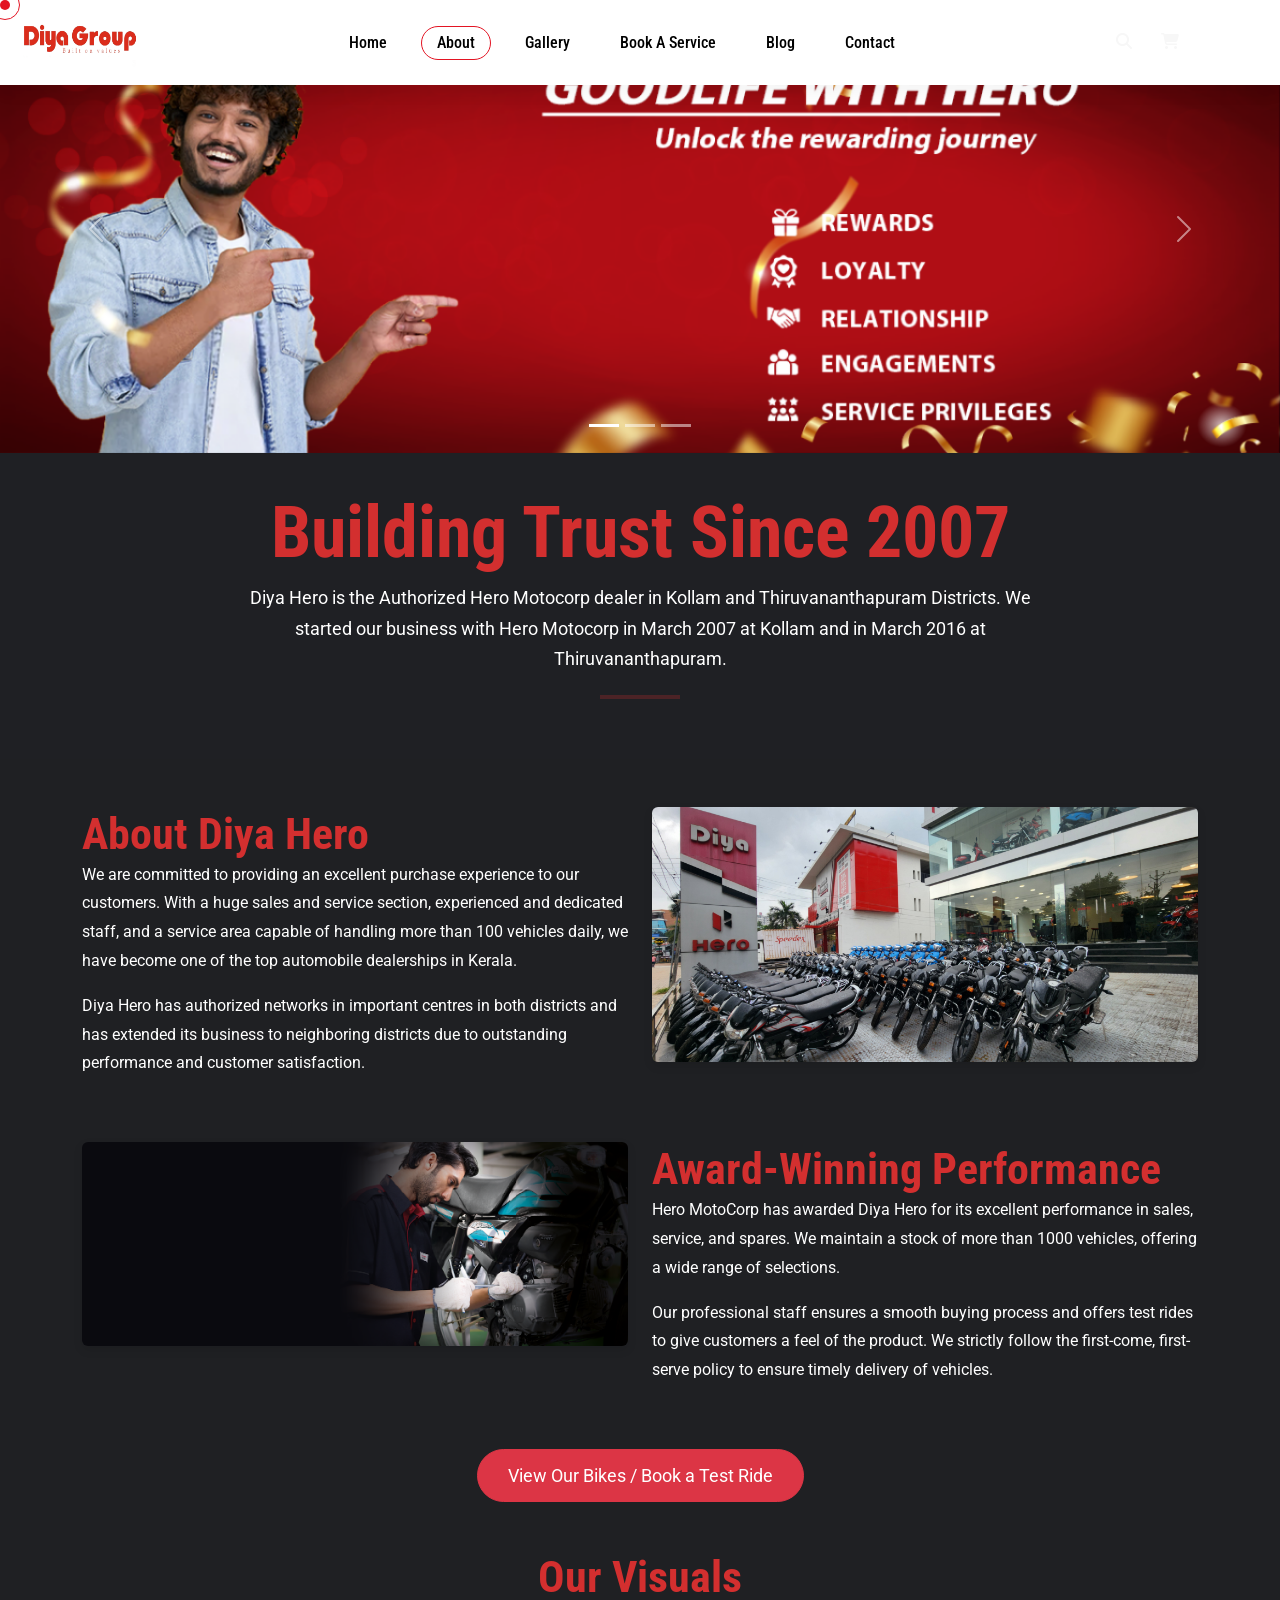
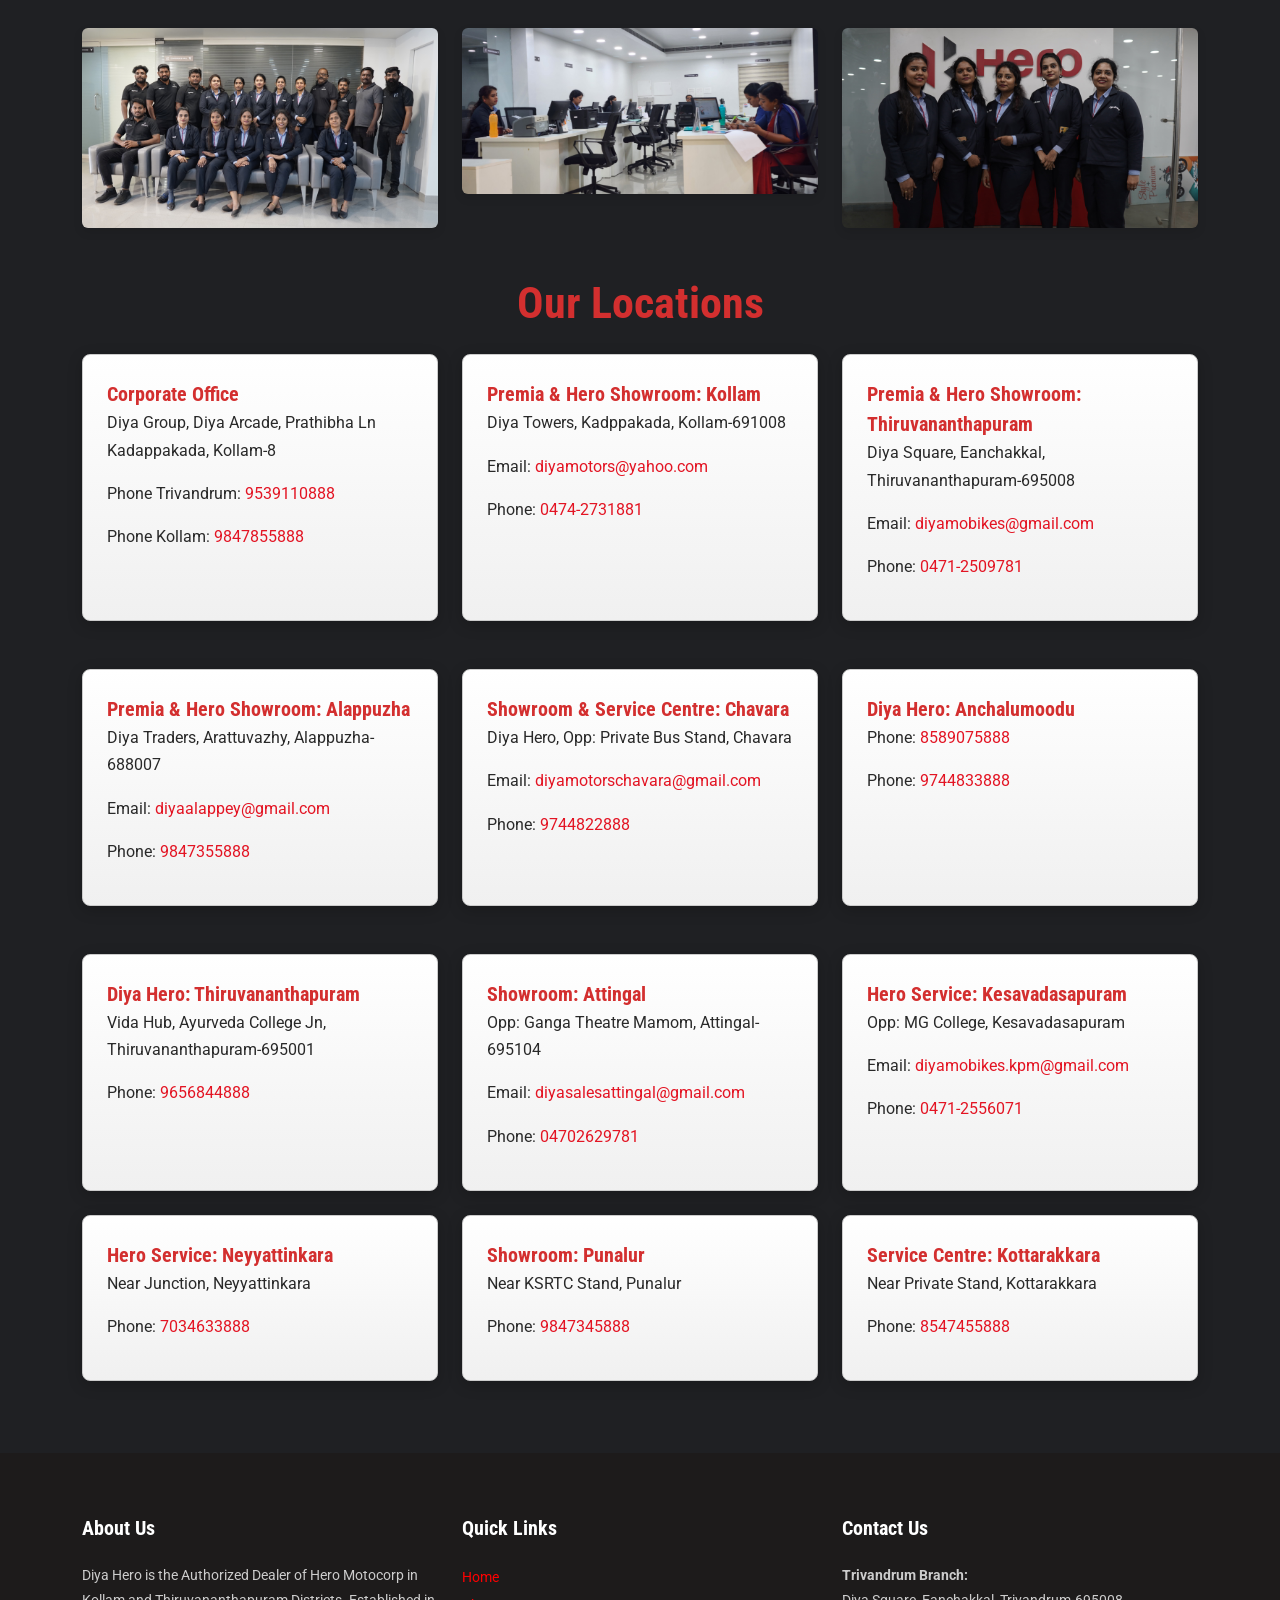
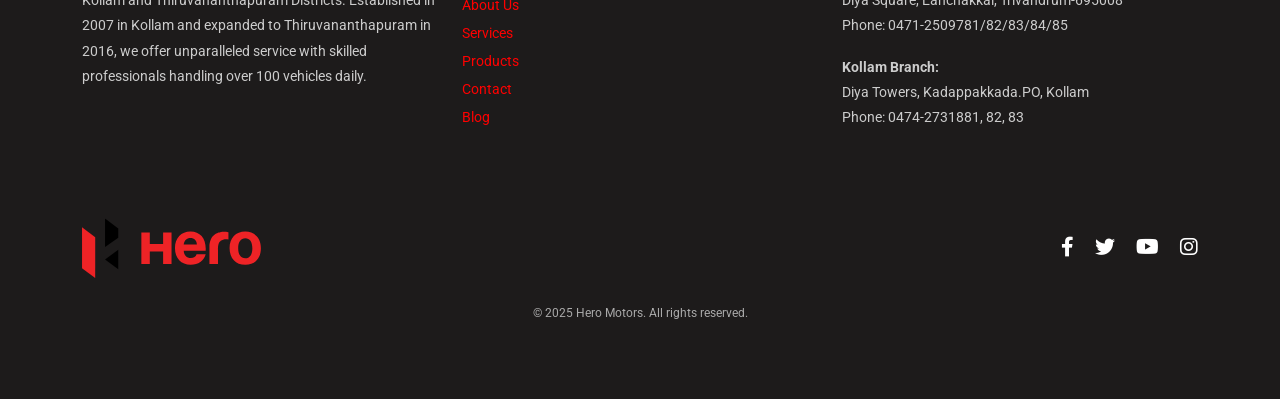
==== commit 902aa71a: "second commit" ====
--- a/about.html
+++ b/about.html
@@ -52,7 +52,7 @@
 								
 							<!-- Logo Box -->
 							<div class="logo-box" >
-								<div class="logo"><a href="index.html"><img src="assets/images/hero logo.svg" alt="" title=""></a></div>
+								<div class="logo"><a href="index.html"><img src="assets/images/diya hero logo.jpg" alt="" title="" style="width: 132px; height: 51px;"></a></div>
 							</div>
 							<!-- End Logo Box -->
 							
@@ -168,7 +168,7 @@
 			<div class="close-btn"><span class="icon flaticon-close-1"></span></div>
 			
 			<nav class="menu-box">
-				<div class="nav-logo"><a href="index.html"><img src="assets/images/hero logo.svg" alt="" title=""></a></div>
+				<div class="logo"><a href="index.html"><img src="assets/images/diya hero logo.jpg" alt="" title="" style="width: 132px; height: 51px;"></a></div>
 				<div class="menu-outer"><!--Here Menu Will Come Automatically Via Javascript / Same Menu as in Header--></div>
 			</nav>
 		</div>
@@ -255,22 +255,144 @@
         <a href="gallery.html" class="btn btn-danger" style="padding: 12px 30px; font-size: 18px; border-radius: 30px;">View Our Bikes / Book a Test Ride</a>
     </div>
 
-    <!-- Footer Visuals -->
-    <div class="container my-5">
-        <h2 class="text-center" style="color: #d32f2f; font-weight: bold;">Our Visuals</h2>
-        <div class="row mt-4">
-            <div class="col-md-4">
-                <img src="assets/images/team images/DSC01612.JPG" alt="Team Members" class="img-fluid rounded" style="box-shadow: 0 4px 10px rgba(0, 0, 0, 0.1);">
-            </div>
-            <div class="col-md-4">
-                <img src="assets/images/team images/team office.jpg" alt="Service Team" class="img-fluid rounded" style="box-shadow: 0 4px 10px rgba(0, 0, 0, 0.1);">
-            </div>
-            <div class="col-md-4">
-                <img src="assets/images/team images/team2.JPG" alt="Showroom Team" class="img-fluid rounded" style="box-shadow: 0 4px 10px rgba(0, 0, 0, 0.1);">
-            </div>
+   <!-- Footer Visuals -->
+<div class="container my-5">
+    <h2 class="text-center" style="color: #d32f2f; font-weight: bold;">Our Visuals</h2>
+    <div class="row mt-4">
+        <div class="col-md-4">
+            <img src="assets/images/team images/DSC01612.JPG" alt="Team Members" class="img-fluid rounded" style="box-shadow: 0 4px 10px rgba(0, 0, 0, 0.1);">
+        </div>
+        <div class="col-md-4">
+            <img src="assets/images/team images/team office.jpg" alt="Service Team" class="img-fluid rounded" style="box-shadow: 0 4px 10px rgba(0, 0, 0, 0.1);">
+        </div>
+        <div class="col-md-4">
+            <img src="assets/images/team images/team2.JPG" alt="Showroom Team" class="img-fluid rounded" style="box-shadow: 0 4px 10px rgba(0, 0, 0, 0.1);">
         </div>
     </div>
-	<!-- End About One -->
+</div>
+<!-- End Footer Visuals -->
+
+<!-- Address Section -->
+<div class="container my-5">
+    <h2 class="text-center" style="color: #d32f2f; font-weight: bold;">Our Locations</h2>
+    <div class="row mt-4">
+        <!-- Box 1 -->
+        <div class="col-md-4 mb-4">
+            <div class="p-4 d-flex flex-column align-items-stretch" style="border: 1px solid #ccc; border-radius: 8px; box-shadow: 0 4px 15px rgba(0, 0, 0, 0.2); background: linear-gradient(to bottom, #ffffff, #f0f0f0); height: 100%;">
+                <h5 style="color: #d32f2f; font-weight: bold;">Corporate Office</h5>
+                <p>Diya Group, Diya Arcade, Prathibha Ln Kadappakada, Kollam-8</p>
+                <p>Phone Trivandrum: <a href="tel:+9539110888">9539110888</a></p>
+                <p>Phone Kollam: <a href="tel:+9847855888">9847855888</a></p>
+            </div>
+        </div>
+        <!-- Box 2 -->
+        <div class="col-md-4 mb-4">
+            <div class="p-4 d-flex flex-column align-items-stretch" style="border: 1px solid #ccc; border-radius: 8px; box-shadow: 0 4px 15px rgba(0, 0, 0, 0.2); background: linear-gradient(to bottom, #ffffff, #f0f0f0); height: 100%;">
+                <h5 style="color: #d32f2f; font-weight: bold;">Premia & Hero Showroom: Kollam</h5>
+                <p>Diya Towers, Kadppakada, Kollam-691008</p>
+                <p>Email: <a href="mailto:diyamotors@yahoo.com">diyamotors@yahoo.com</a></p>
+                <p>Phone: <a href="tel:+04742731881">0474-2731881</a></p>
+            </div>
+        </div>
+        <!-- Box 3 -->
+        <div class="col-md-4 mb-4">
+            <div class="p-4 d-flex flex-column align-items-stretch" style="border: 1px solid #ccc; border-radius: 8px; box-shadow: 0 4px 15px rgba(0, 0, 0, 0.2); background: linear-gradient(to bottom, #ffffff, #f0f0f0); height: 100%;">
+                <h5 style="color: #d32f2f; font-weight: bold;">Premia & Hero Showroom: Thiruvananthapuram</h5>
+                <p>Diya Square, Eanchakkal, Thiruvananthapuram-695008</p>
+                <p>Email: <a href="mailto:diyamobikes@gmail.com">diyamobikes@gmail.com</a></p>
+                <p>Phone: <a href="tel:+04712509781">0471-2509781</a></p>
+            </div>
+        </div>
+    </div>
+
+    <div class="row mt-4">
+        <!-- Box 4 -->
+        <div class="col-md-4 mb-4">
+            <div class="p-4 d-flex flex-column align-items-stretch" style="border: 1px solid #ccc; border-radius: 8px; box-shadow: 0 4px 15px rgba(0, 0, 0, 0.2); background: linear-gradient(to bottom, #ffffff, #f0f0f0); height: 100%;">
+                <h5 style="color: #d32f2f; font-weight: bold;">Premia & Hero Showroom: Alappuzha</h5>
+                <p>Diya Traders, Arattuvazhy, Alappuzha-688007</p>
+                <p>Email: <a href="mailto:diyaalappey@gmail.com">diyaalappey@gmail.com</a></p>
+                <p>Phone: <a href="tel:+9847355888">9847355888</a></p>
+            </div>
+        </div>
+        <!-- Box 5 -->
+        <div class="col-md-4 mb-4">
+            <div class="p-4 d-flex flex-column align-items-stretch" style="border: 1px solid #ccc; border-radius: 8px; box-shadow: 0 4px 15px rgba(0, 0, 0, 0.2); background: linear-gradient(to bottom, #ffffff, #f0f0f0); height: 100%;">
+                <h5 style="color: #d32f2f; font-weight: bold;">Showroom & Service Centre: Chavara</h5>
+                <p>Diya Hero, Opp: Private Bus Stand, Chavara</p>
+                <p>Email: <a href="mailto:diyamotorschavara@gmail.com">diyamotorschavara@gmail.com</a></p>
+                <p>Phone: <a href="tel:+9744822888">9744822888</a></p>
+            </div>
+        </div>
+        <!-- Box 6 -->
+        <div class="col-md-4 mb-4">
+            <div class="p-4 d-flex flex-column align-items-stretch" style="border: 1px solid #ccc; border-radius: 8px; box-shadow: 0 4px 15px rgba(0, 0, 0, 0.2); background: linear-gradient(to bottom, #ffffff, #f0f0f0); height: 100%;">
+                <h5 style="color: #d32f2f; font-weight: bold;">Diya Hero: Anchalumoodu</h5>
+                <p>Phone: <a href="tel:+8589075888">8589075888</a></p>
+                <p>Phone: <a href="tel:+9744833888">9744833888</a></p>
+            </div>
+        </div>
+    </div>
+
+    <div class="row mt-4">
+        <!-- Box 7 -->
+        <div class="col-md-4 mb-4">
+            <div class="p-4 d-flex flex-column align-items-stretch" style="border: 1px solid #ccc; border-radius: 8px; box-shadow: 0 4px 15px rgba(0, 0, 0, 0.2); background: linear-gradient(to bottom, #ffffff, #f0f0f0); height: 100%;">
+                <h5 style="color: #d32f2f; font-weight: bold;">Diya Hero: Thiruvananthapuram</h5>
+                <p>Vida Hub, Ayurveda College Jn, Thiruvananthapuram-695001</p>
+                <p>Phone: <a href="tel:+9656844888">9656844888</a></p>
+            </div>
+        </div>
+        <!-- Box 8 -->
+        <div class="col-md-4 mb-4">
+            <div class="p-4 d-flex flex-column align-items-stretch" style="border: 1px solid #ccc; border-radius: 8px; box-shadow: 0 4px 15px rgba(0, 0, 0, 0.2); background: linear-gradient(to bottom, #ffffff, #f0f0f0); height: 100%;">
+                <h5 style="color: #d32f2f; font-weight: bold;">Showroom: Attingal</h5>
+                <p>Opp: Ganga Theatre Mamom, Attingal-695104</p>
+                <p>Email: <a href="mailto:diyasalesattingal@gmail.com">diyasalesattingal@gmail.com</a></p>
+                <p>Phone: <a href="tel:+04702629781">04702629781</a></p>
+            </div>
+        </div>
+        <!-- Box 9 -->
+        <div class="col-md-4 mb-4">
+            <div class="p-4 d-flex flex-column align-items-stretch" style="border: 1px solid #ccc; border-radius: 8px; box-shadow: 0 4px 15px rgba(0, 0, 0, 0.2); background: linear-gradient(to bottom, #ffffff, #f0f0f0); height: 100%;">
+                <h5 style="color: #d32f2f; font-weight: bold;">Hero Service: Kesavadasapuram</h5>
+                <p>Opp: MG College, Kesavadasapuram</p>
+                <p>Email: <a href="mailto:diyamobikes.kpm@gmail.com">diyamobikes.kpm@gmail.com</a></p>
+                <p>Phone: <a href="tel:+04712556071">0471-2556071</a></p>
+            </div>
+        </div>
+        <!-- Box 10 -->
+        <div class="col-md-4 mb-4">
+            <div class="p-4 d-flex flex-column align-items-stretch" style="border: 1px solid #ccc; border-radius: 8px; box-shadow: 0 4px 15px rgba(0, 0, 0, 0.2); background: linear-gradient(to bottom, #ffffff, #f0f0f0); height: 100%;">
+                <h5 style="color: #d32f2f; font-weight: bold;">Hero Service: Neyyattinkara</h5>
+                <p>Near Junction, Neyyattinkara</p>
+                <p>Phone: <a href="tel:+7034633888">7034633888</a></p>
+            </div>
+        </div>
+        <!-- Box 11 -->
+        <div class="col-md-4 mb-4">
+            <div class="p-4 d-flex flex-column align-items-stretch" style="border: 1px solid #ccc; border-radius: 8px; box-shadow: 0 4px 15px rgba(0, 0, 0, 0.2); background: linear-gradient(to bottom, #ffffff, #f0f0f0); height: 100%;">
+                <h5 style="color: #d32f2f; font-weight: bold;">Showroom: Punalur</h5>
+                <p>Near KSRTC Stand, Punalur</p>
+                <p>Phone: <a href="tel:+9847345888">9847345888</a></p>
+            </div>
+        </div>
+        <!-- Box 12 -->
+        <div class="col-md-4 mb-4">
+            <div class="p-4 d-flex flex-column align-items-stretch" style="border: 1px solid #ccc; border-radius: 8px; box-shadow: 0 4px 15px rgba(0, 0, 0, 0.2); background: linear-gradient(to bottom, #ffffff, #f0f0f0); height: 100%;">
+                <h5 style="color: #d32f2f; font-weight: bold;">Service Centre: Kottarakkara</h5>
+                <p>Near Private Stand, Kottarakkara</p>
+                <p>Phone: <a href="tel:+8547455888">8547455888</a></p>
+            </div>
+        </div>
+    </div>
+</div>
+
+
+
+
+<!-- End Address Section -->
+
 	
 	<!-- Video Two -->
 	<!-- <section class="video-two">
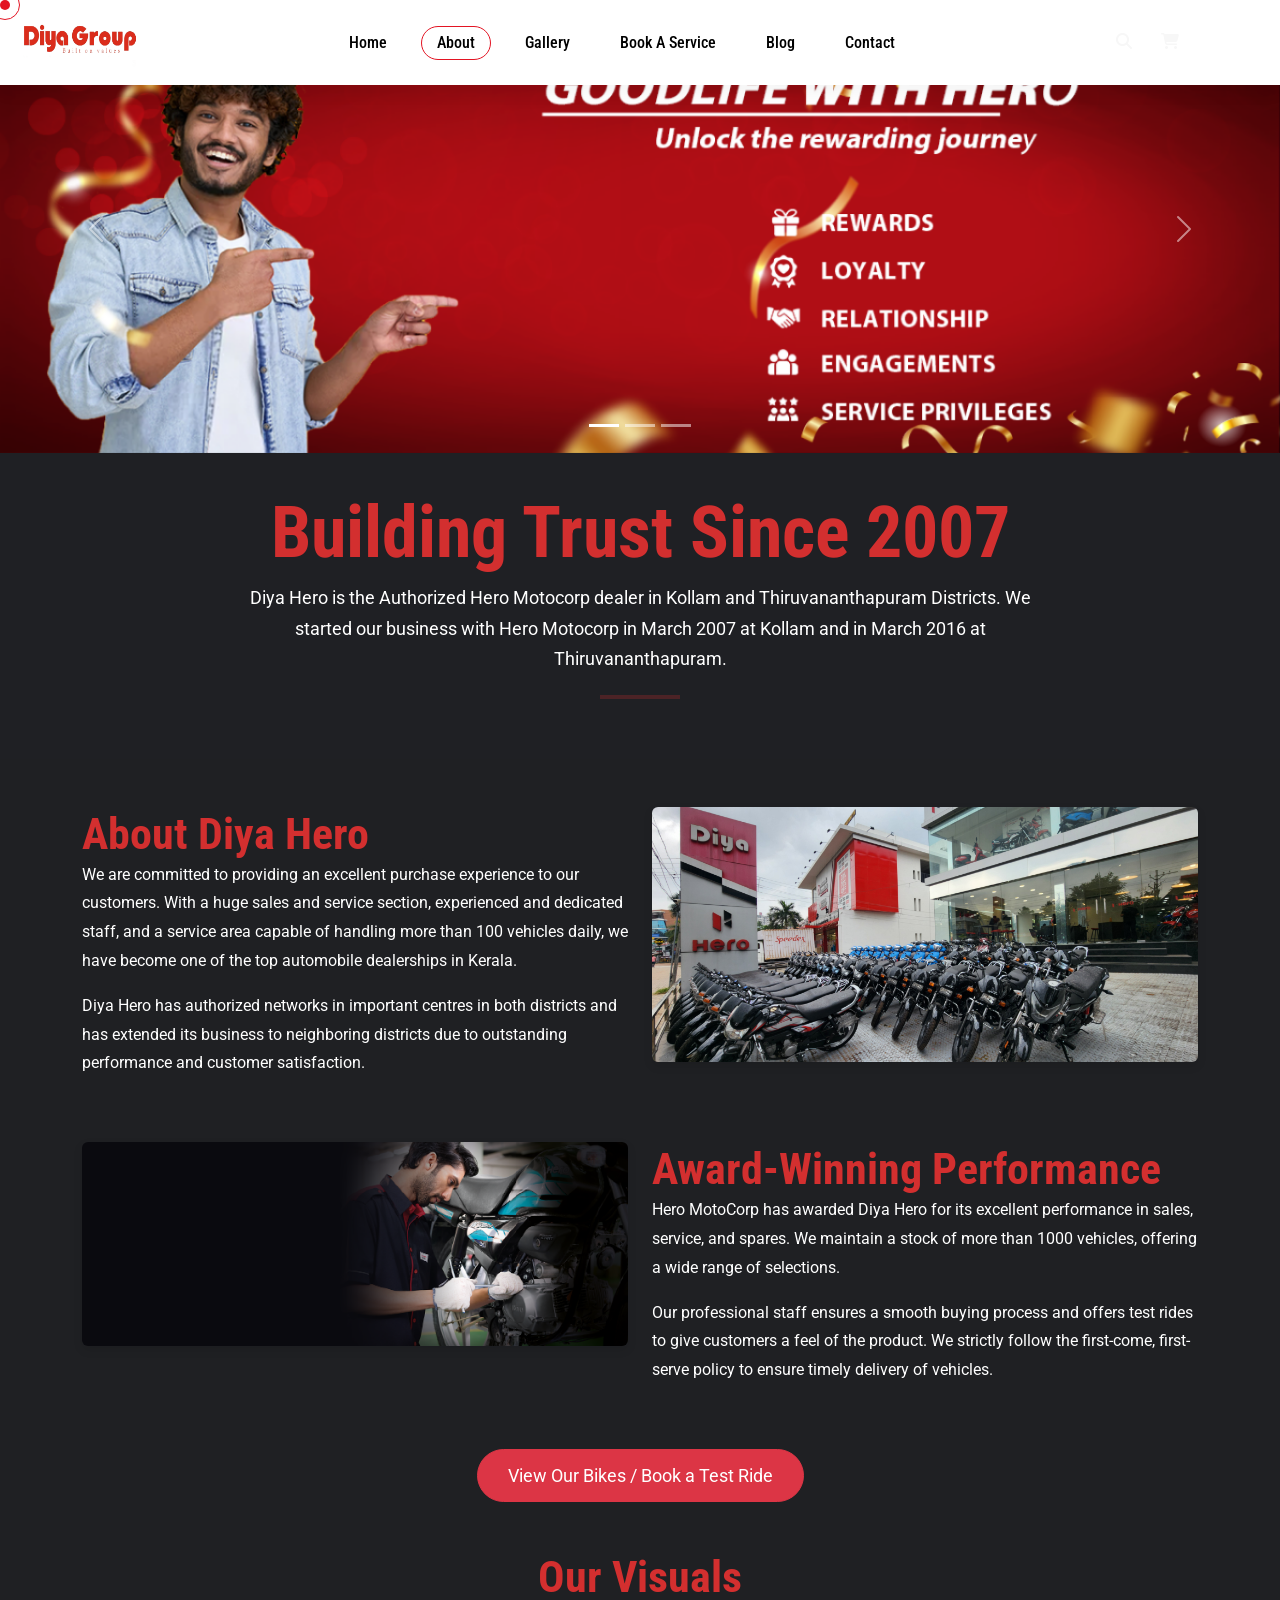
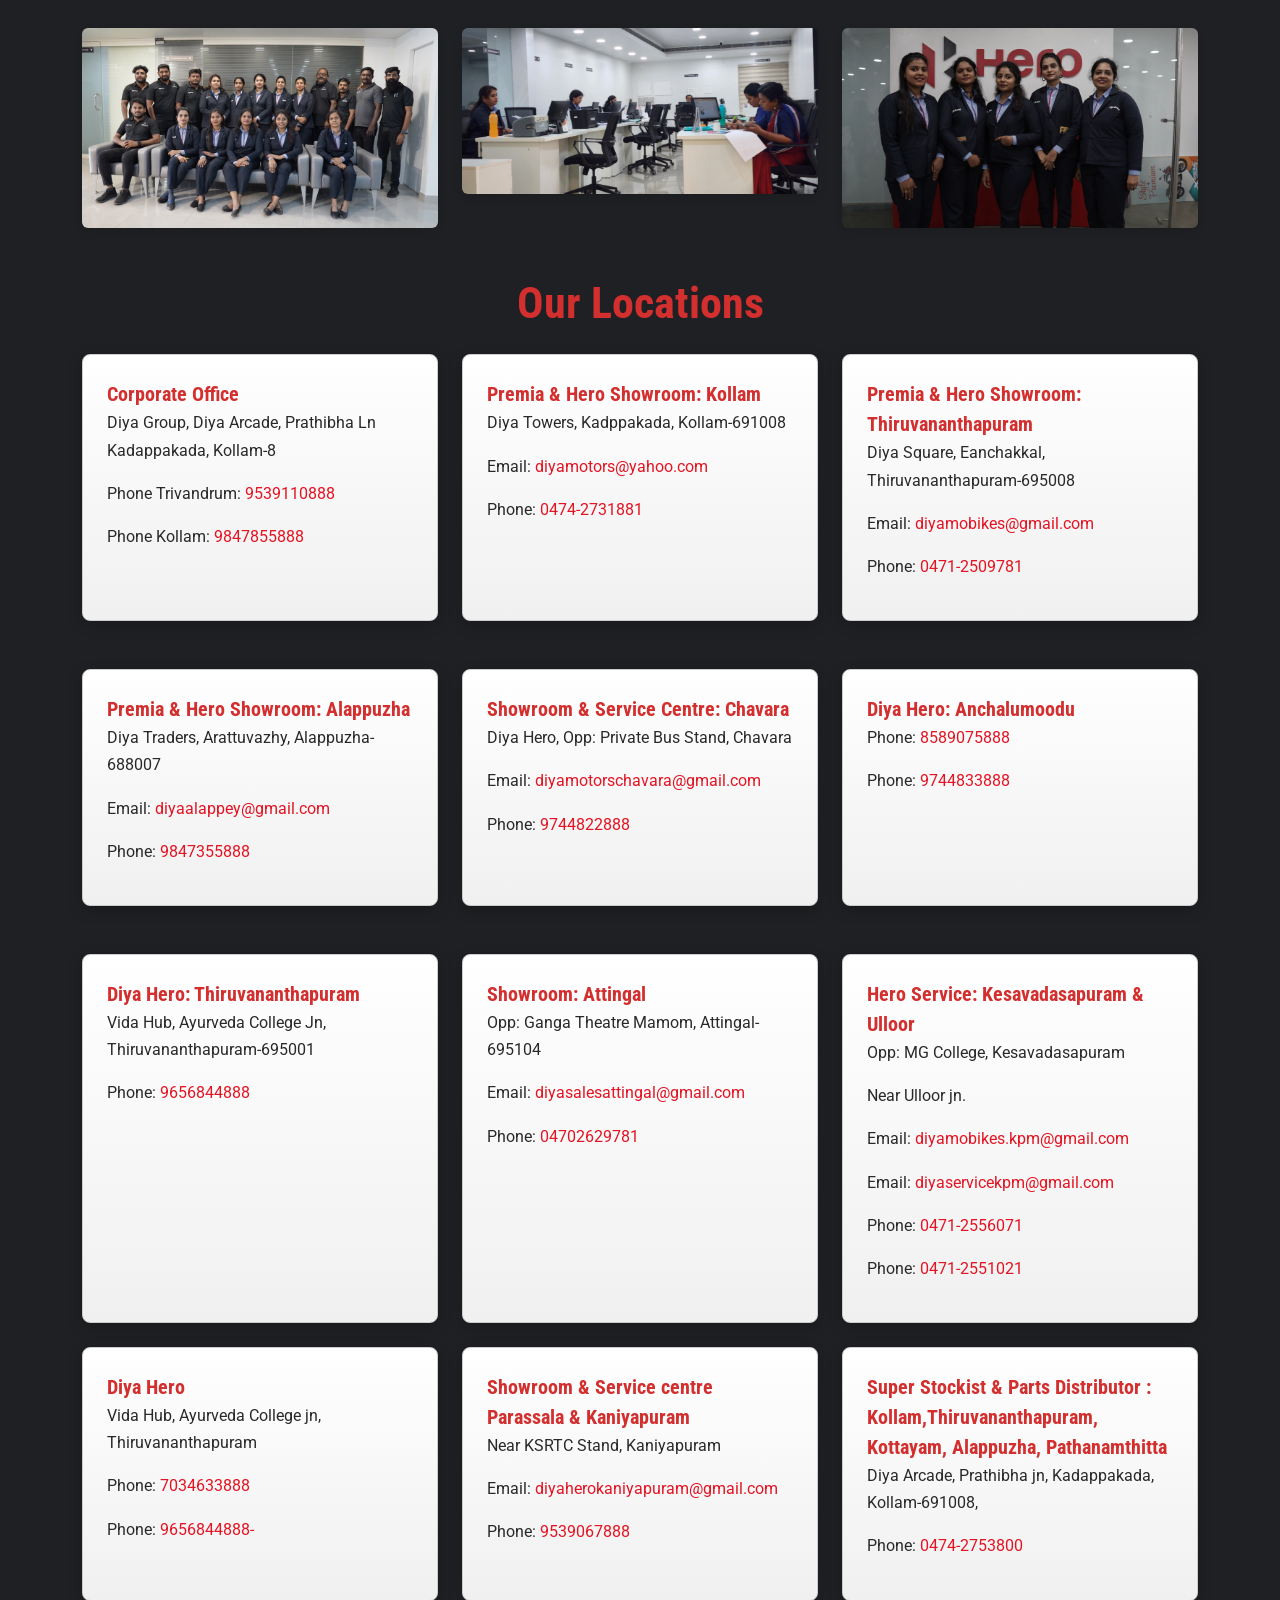
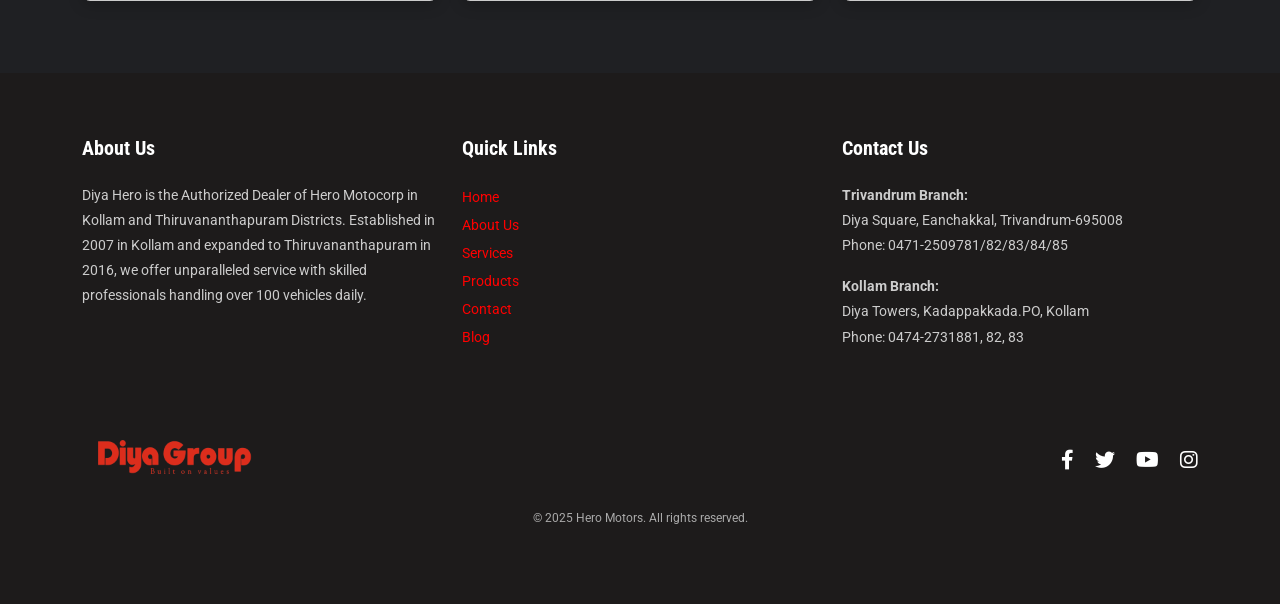
==== commit d1a256c1: "logos changed" ====
--- a/about.html
+++ b/about.html
@@ -355,34 +355,39 @@
         <!-- Box 9 -->
         <div class="col-md-4 mb-4">
             <div class="p-4 d-flex flex-column align-items-stretch" style="border: 1px solid #ccc; border-radius: 8px; box-shadow: 0 4px 15px rgba(0, 0, 0, 0.2); background: linear-gradient(to bottom, #ffffff, #f0f0f0); height: 100%;">
-                <h5 style="color: #d32f2f; font-weight: bold;">Hero Service: Kesavadasapuram</h5>
+                <h5 style="color: #d32f2f; font-weight: bold;">Hero Service: Kesavadasapuram & Ulloor</h5>
                 <p>Opp: MG College, Kesavadasapuram</p>
+				<p>Near Ulloor jn.</p>
                 <p>Email: <a href="mailto:diyamobikes.kpm@gmail.com">diyamobikes.kpm@gmail.com</a></p>
+				<p>Email: <a href="mailto:diyaservicekpm@gmail.com">diyaservicekpm@gmail.com</a></p>
                 <p>Phone: <a href="tel:+04712556071">0471-2556071</a></p>
+                <p>Phone: <a href="tel:+04712556071">0471-2551021</a></p>
             </div>
         </div>
         <!-- Box 10 -->
         <div class="col-md-4 mb-4">
             <div class="p-4 d-flex flex-column align-items-stretch" style="border: 1px solid #ccc; border-radius: 8px; box-shadow: 0 4px 15px rgba(0, 0, 0, 0.2); background: linear-gradient(to bottom, #ffffff, #f0f0f0); height: 100%;">
-                <h5 style="color: #d32f2f; font-weight: bold;">Hero Service: Neyyattinkara</h5>
-                <p>Near Junction, Neyyattinkara</p>
+                <h5 style="color: #d32f2f; font-weight: bold;">Diya Hero </h5>
+                <p>Vida Hub, Ayurveda College jn, Thiruvananthapuram</p>
                 <p>Phone: <a href="tel:+7034633888">7034633888</a></p>
+				<p>Phone: <a href="tel:+9656844888">9656844888-</a></p>
             </div>
         </div>
         <!-- Box 11 -->
         <div class="col-md-4 mb-4">
             <div class="p-4 d-flex flex-column align-items-stretch" style="border: 1px solid #ccc; border-radius: 8px; box-shadow: 0 4px 15px rgba(0, 0, 0, 0.2); background: linear-gradient(to bottom, #ffffff, #f0f0f0); height: 100%;">
-                <h5 style="color: #d32f2f; font-weight: bold;">Showroom: Punalur</h5>
-                <p>Near KSRTC Stand, Punalur</p>
-                <p>Phone: <a href="tel:+9847345888">9847345888</a></p>
+                <h5 style="color: #d32f2f; font-weight: bold;">Showroom & Service centre Parassala & Kaniyapuram</h5>
+                <p>Near KSRTC Stand, Kaniyapuram</p>
+				<p>Email: <a href="mailto:diyaherokaniyapuram@gmail.com">diyaherokaniyapuram@gmail.com</a></p>
+                <p>Phone: <a href="tel:+9847345888">9539067888</a></p>
             </div>
         </div>
         <!-- Box 12 -->
         <div class="col-md-4 mb-4">
             <div class="p-4 d-flex flex-column align-items-stretch" style="border: 1px solid #ccc; border-radius: 8px; box-shadow: 0 4px 15px rgba(0, 0, 0, 0.2); background: linear-gradient(to bottom, #ffffff, #f0f0f0); height: 100%;">
-                <h5 style="color: #d32f2f; font-weight: bold;">Service Centre: Kottarakkara</h5>
-                <p>Near Private Stand, Kottarakkara</p>
-                <p>Phone: <a href="tel:+8547455888">8547455888</a></p>
+                <h5 style="color: #d32f2f; font-weight: bold;">Super Stockist & Parts Distributor : Kollam,Thiruvananthapuram, Kottayam, Alappuzha, Pathanamthitta</h5>
+                <p>Diya Arcade, Prathibha jn, Kadappakada, Kollam-691008,</p>
+                <p>Phone: <a href="tel:+0474-2753800">0474-2753800</a></p>
             </div>
         </div>
     </div>
@@ -497,7 +502,7 @@
 			<div class="row align-items-center text-center text-md-start">
 				<div class="col-md-6 mb-3 mb-md-0">
 					<a href="index.html">
-						<img src="assets/images/hero logo.svg" alt="Hero Logo" style="width: 180px;">
+						<img src="assets/images/logo re png.png" alt="Hero Logo" style="width: 180px;">
 					</a>
 				</div>
 				<div class="col-md-6 text-md-end">
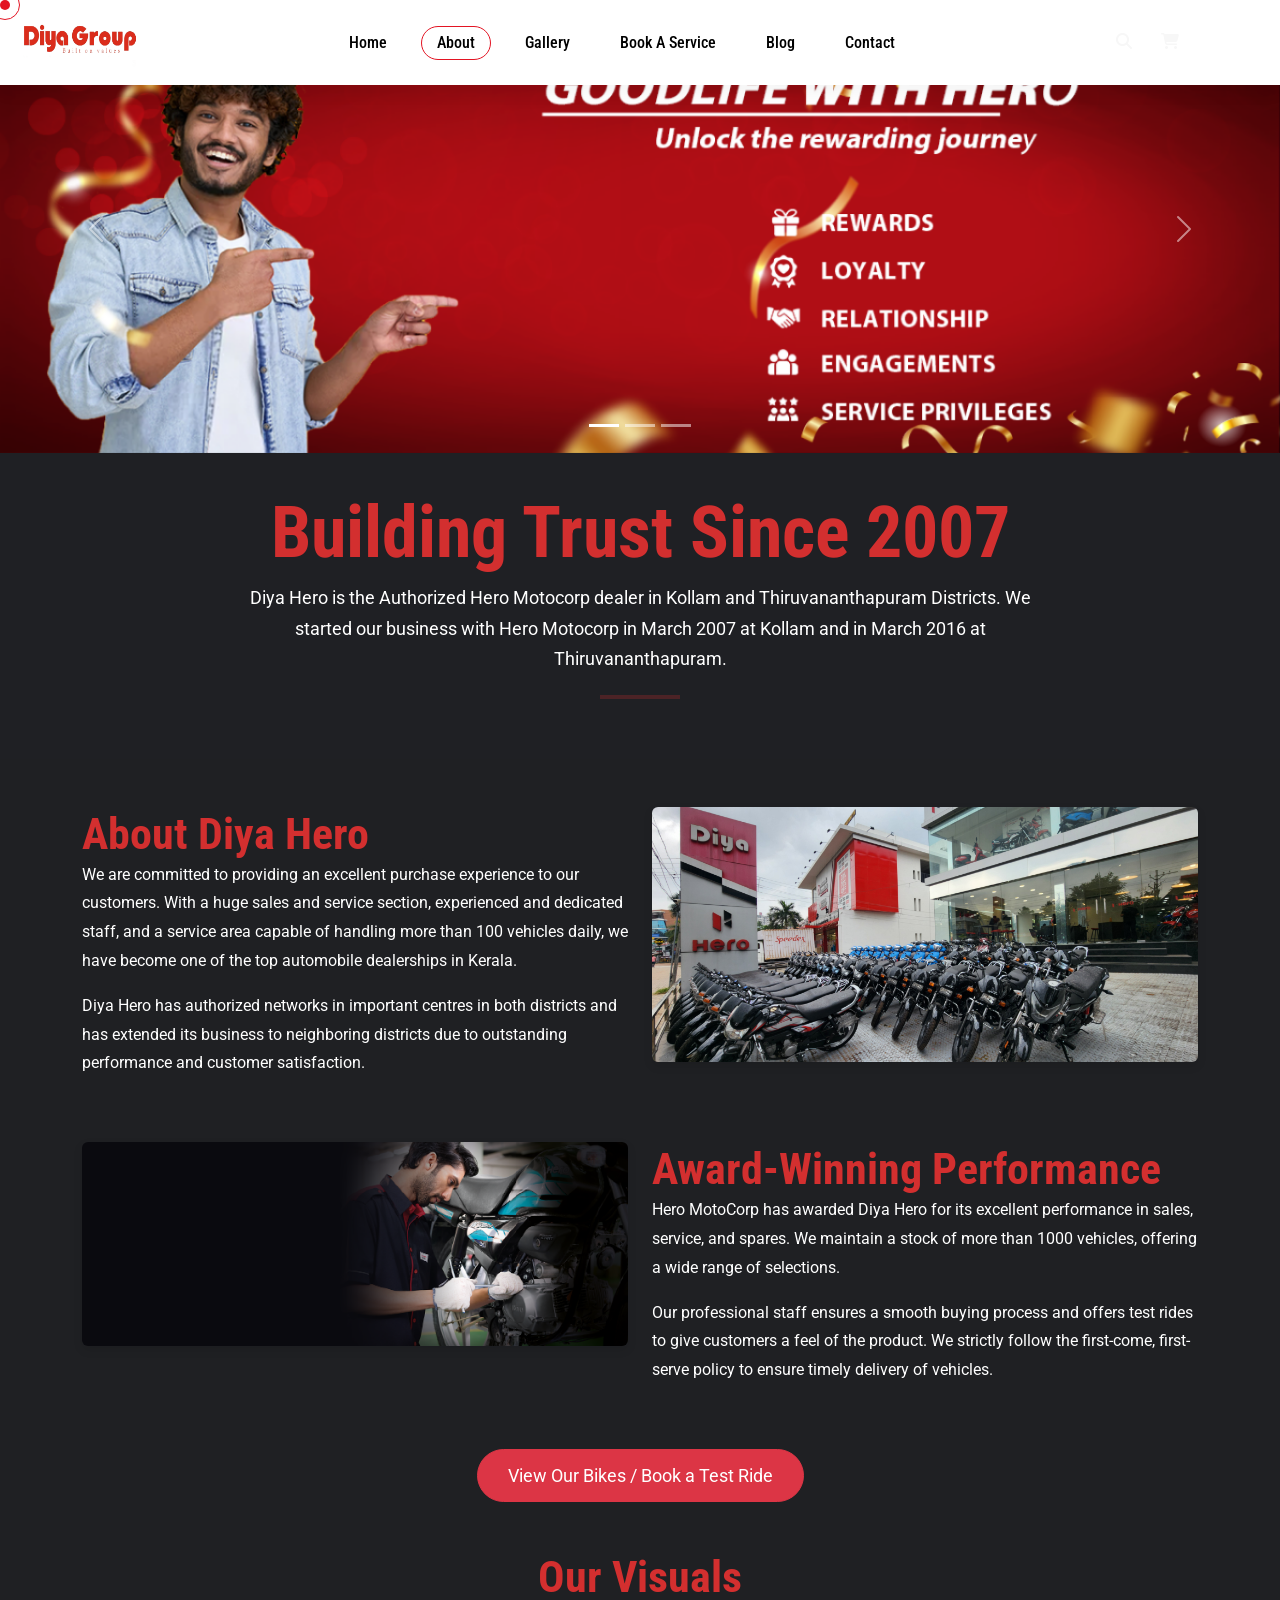
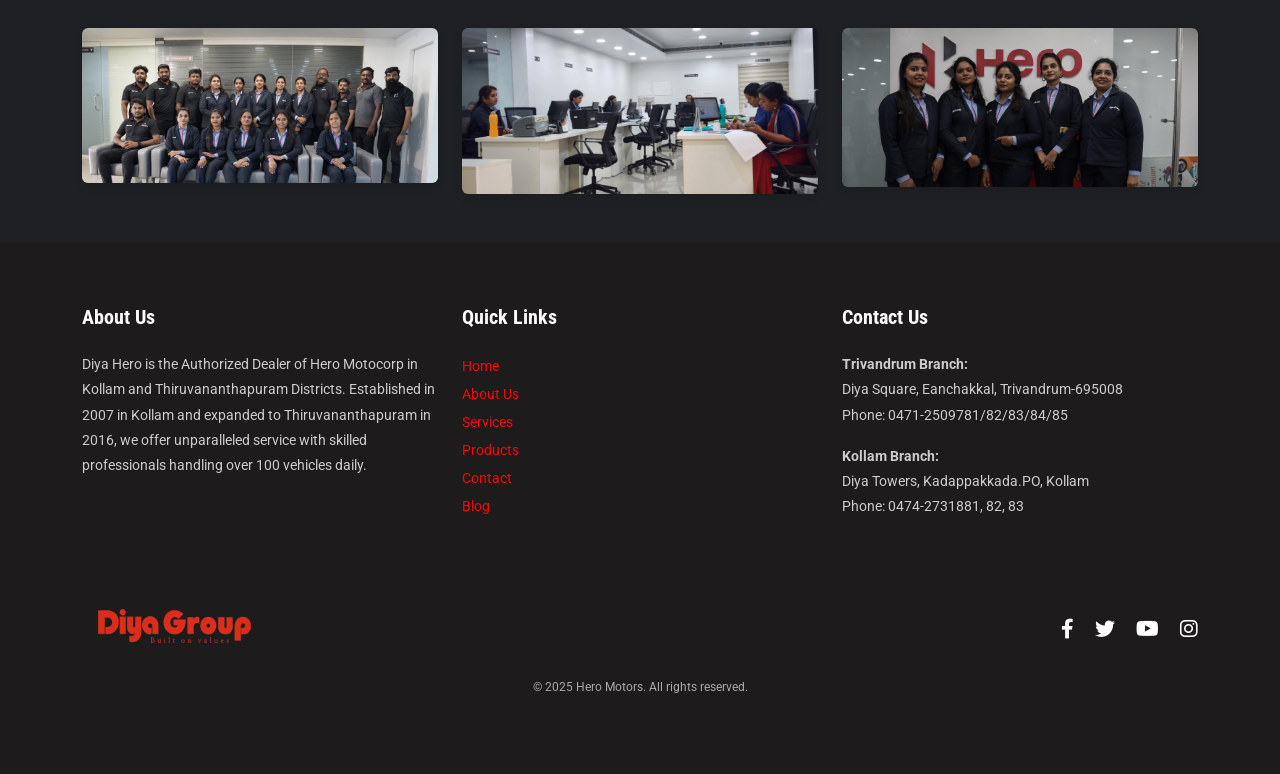
==== commit 265da2b7: "megamenu" ====
--- a/about.html
+++ b/about.html
@@ -2,7 +2,7 @@
 <html>
 <head>
 <meta charset="utf-8">
-<title>Vroom Biker & Hiker Business HTML-5 Template | About Us</title>
+<title>Diya Hero</title>
 
 <!-- Stylesheets -->
 <link href="assets/css/bootstrap.css" rel="stylesheet">
@@ -14,8 +14,9 @@
 <link href="https://fonts.googleapis.com/css2?family=Roboto:ital,wght@0,100;0,300;0,400;0,500;0,700;0,900;1,100;1,300;1,400;1,500;1,700;1,900&display=swap" rel="stylesheet">
 <link href="https://fonts.googleapis.com/css2?family=Roboto+Condensed:ital,wght@0,100..900;1,100..900&display=swap" rel="stylesheet">
 
-<link rel="shortcut icon" href="assets/images/favicon.png" type="image/x-icon">
-<link rel="icon" href="assets/images/favicon.png" type="image/x-icon">
+<link rel="shortcut icon" href="assets/images/logo re png.png" type="image/x-icon">
+<link rel="icon" href="assets/images/logo re png.png" type="image/x-icon">
+
 
 <!-- Responsive -->
 <meta http-equiv="X-UA-Compatible" content="IE=edge">
@@ -95,12 +96,70 @@
 													<li><a href="video.html">Video</a></li>
 												</ul>
 											</li>
-											<li class=""><a href="gallery.html" style="color: black;">Gallery</a>
-												<ul>
-													<li><a href="events.html">events</a></li>
-													<li><a href="event-detail.html">events detail</a></li>
-												</ul>
+											<li class="dropdown has-megamenu" style="position: relative;">
+												<a href="gallery.html" style="color: black;">Gallery</a>
+												<!-- Megamenu -->
+												<div class="dropdown-menu" 
+													style="position: absolute; top: 100%; left: 0; width: 850px; background-color: #fff; border: 1px solid #ddd; box-shadow: 0 4px 8px rgba(0, 0, 0, 0.1); padding: 20px; display: none; z-index: 1000;">
+													<h3 class="ms-5" style="font-family: cursive; color: #575454;">Motorcycles</h3>
+													<div class="row mt-5" style="gap: 20px;">
+														<div class="col-md-3 text-center" style="margin-bottom: 10px;">
+															<img src="assets/images/Bike Images/karizma-xmr-preview.png" alt="Bike 1" style="width: 100%; border-radius: 5px;">
+															<p style="margin-top: 10px;">Karizma-xmr</p>
+														</div>
+														<div class="col-md-3 text-center" style="margin-bottom: 10px;">
+															<img src="assets/images/Bike Images/mavrick-x440.png" alt="Bike 2" style="width: 100%; border-radius: 5px;">
+															<p style="margin-top: 10px;">mavrick-x440</p>
+														</div>
+														<div class="col-md-3 text-center" style="margin-bottom: 10px;">
+															<img src="assets/images/Bike Images/xpulse-200-4v.png" alt="Bike 3" style="width: 100%; border-radius: 5px;">
+															<p style="margin-top: 10px;">xpulse-200-4v</p>
+														</div>
+													</div>
+			
+													<div class="row" style="gap: 20px;">
+														<div class="col-md-3 text-center" style="margin-bottom: 10px;">
+															<img src="assets/images/Bike Images/x440-hd.png" alt="Bike 1" style="width: 100%; border-radius: 5px;">
+															<p style="margin-top: 10px;">x440</p>
+														</div>
+														<div class="col-md-3 text-center" style="margin-bottom: 10px;">
+															<img src="assets/images/Bike Images/xtreme-125r.png" alt="Bike 2" style="width: 100%; border-radius: 5px;">
+															<p style="margin-top: 10px;">xtreme-125r</p>
+														</div>
+														<div class="col-md-3 text-center" style="margin-bottom: 10px;">
+															<img src="assets/images/Bike Images/xtreme-160r-4v-preview-new.png" alt="Bike 3" style="width: 100%; border-radius: 5px;">
+															<p style="margin-top: 10px;">xtreme-160r-4v</p>
+														</div>
+													</div>
+			
+													<div class="row" style="gap: 20px;">
+														<div class="col-md-3 text-center" style="margin-bottom: 10px;">
+															<img src="assets/images/Bike Images/karizma-xmr-preview.png" alt="Bike 1" style="width: 100%; border-radius: 5px;">
+															<p style="margin-top: 10px;">Karizma-xmr</p>
+														</div>
+														<div class="col-md-3 text-center" style="margin-bottom: 10px;">
+															<img src="assets/images/Bike Images/mavrick-x440.png" alt="Bike 2" style="width: 100%; border-radius: 5px;">
+															<p style="margin-top: 10px;">mavrick-x440</p>
+														</div>
+														<div class="col-md-3 text-center" style="margin-bottom: 10px;">
+															<img src="assets/images/Bike Images/xpulse-200-4v.png" alt="Bike 3" style="width: 100%; border-radius: 5px;">
+															<p style="margin-top: 10px;">xpulse-200-4v</p>
+														</div>
+													</div>
+													
+												</div>
 											</li>
+											<script>
+												document.querySelectorAll('.has-megamenu').forEach(function (menuItem) {
+												menuItem.addEventListener('mouseenter', function () {
+												menuItem.querySelector('.dropdown-menu').style.display = 'block';
+												});
+												menuItem.addEventListener('mouseleave', function () {
+												menuItem.querySelector('.dropdown-menu').style.display = 'none';
+												});
+												});
+			
+											</script>
 											<li class=""><a href="adventure.html" style="color: black;">Book a Service</a>
 												<ul>
 													<li><a href="adventure.html">adventure</a></li>
@@ -145,10 +204,7 @@
 								
 								<!-- Header Button Box -->
 								<div class="header_button-box">
-										<!-- <span class="btn-wrap">
-											<span class="text-one"> <i class="flaticon-bell"></i></span>
-											<span class="text-two"><i class="flaticon-bell"></i></span>
-										</span> -->
+										
 									</a>
 								</div>
 								<!-- Mobile Navigation Toggler -->
@@ -271,188 +327,6 @@
     </div>
 </div>
 <!-- End Footer Visuals -->
-
-<!-- Address Section -->
-<div class="container my-5">
-    <h2 class="text-center" style="color: #d32f2f; font-weight: bold;">Our Locations</h2>
-    <div class="row mt-4">
-        <!-- Box 1 -->
-        <div class="col-md-4 mb-4">
-            <div class="p-4 d-flex flex-column align-items-stretch" style="border: 1px solid #ccc; border-radius: 8px; box-shadow: 0 4px 15px rgba(0, 0, 0, 0.2); background: linear-gradient(to bottom, #ffffff, #f0f0f0); height: 100%;">
-                <h5 style="color: #d32f2f; font-weight: bold;">Corporate Office</h5>
-                <p>Diya Group, Diya Arcade, Prathibha Ln Kadappakada, Kollam-8</p>
-                <p>Phone Trivandrum: <a href="tel:+9539110888">9539110888</a></p>
-                <p>Phone Kollam: <a href="tel:+9847855888">9847855888</a></p>
-            </div>
-        </div>
-        <!-- Box 2 -->
-        <div class="col-md-4 mb-4">
-            <div class="p-4 d-flex flex-column align-items-stretch" style="border: 1px solid #ccc; border-radius: 8px; box-shadow: 0 4px 15px rgba(0, 0, 0, 0.2); background: linear-gradient(to bottom, #ffffff, #f0f0f0); height: 100%;">
-                <h5 style="color: #d32f2f; font-weight: bold;">Premia & Hero Showroom: Kollam</h5>
-                <p>Diya Towers, Kadppakada, Kollam-691008</p>
-                <p>Email: <a href="mailto:diyamotors@yahoo.com">diyamotors@yahoo.com</a></p>
-                <p>Phone: <a href="tel:+04742731881">0474-2731881</a></p>
-            </div>
-        </div>
-        <!-- Box 3 -->
-        <div class="col-md-4 mb-4">
-            <div class="p-4 d-flex flex-column align-items-stretch" style="border: 1px solid #ccc; border-radius: 8px; box-shadow: 0 4px 15px rgba(0, 0, 0, 0.2); background: linear-gradient(to bottom, #ffffff, #f0f0f0); height: 100%;">
-                <h5 style="color: #d32f2f; font-weight: bold;">Premia & Hero Showroom: Thiruvananthapuram</h5>
-                <p>Diya Square, Eanchakkal, Thiruvananthapuram-695008</p>
-                <p>Email: <a href="mailto:diyamobikes@gmail.com">diyamobikes@gmail.com</a></p>
-                <p>Phone: <a href="tel:+04712509781">0471-2509781</a></p>
-            </div>
-        </div>
-    </div>
-
-    <div class="row mt-4">
-        <!-- Box 4 -->
-        <div class="col-md-4 mb-4">
-            <div class="p-4 d-flex flex-column align-items-stretch" style="border: 1px solid #ccc; border-radius: 8px; box-shadow: 0 4px 15px rgba(0, 0, 0, 0.2); background: linear-gradient(to bottom, #ffffff, #f0f0f0); height: 100%;">
-                <h5 style="color: #d32f2f; font-weight: bold;">Premia & Hero Showroom: Alappuzha</h5>
-                <p>Diya Traders, Arattuvazhy, Alappuzha-688007</p>
-                <p>Email: <a href="mailto:diyaalappey@gmail.com">diyaalappey@gmail.com</a></p>
-                <p>Phone: <a href="tel:+9847355888">9847355888</a></p>
-            </div>
-        </div>
-        <!-- Box 5 -->
-        <div class="col-md-4 mb-4">
-            <div class="p-4 d-flex flex-column align-items-stretch" style="border: 1px solid #ccc; border-radius: 8px; box-shadow: 0 4px 15px rgba(0, 0, 0, 0.2); background: linear-gradient(to bottom, #ffffff, #f0f0f0); height: 100%;">
-                <h5 style="color: #d32f2f; font-weight: bold;">Showroom & Service Centre: Chavara</h5>
-                <p>Diya Hero, Opp: Private Bus Stand, Chavara</p>
-                <p>Email: <a href="mailto:diyamotorschavara@gmail.com">diyamotorschavara@gmail.com</a></p>
-                <p>Phone: <a href="tel:+9744822888">9744822888</a></p>
-            </div>
-        </div>
-        <!-- Box 6 -->
-        <div class="col-md-4 mb-4">
-            <div class="p-4 d-flex flex-column align-items-stretch" style="border: 1px solid #ccc; border-radius: 8px; box-shadow: 0 4px 15px rgba(0, 0, 0, 0.2); background: linear-gradient(to bottom, #ffffff, #f0f0f0); height: 100%;">
-                <h5 style="color: #d32f2f; font-weight: bold;">Diya Hero: Anchalumoodu</h5>
-                <p>Phone: <a href="tel:+8589075888">8589075888</a></p>
-                <p>Phone: <a href="tel:+9744833888">9744833888</a></p>
-            </div>
-        </div>
-    </div>
-
-    <div class="row mt-4">
-        <!-- Box 7 -->
-        <div class="col-md-4 mb-4">
-            <div class="p-4 d-flex flex-column align-items-stretch" style="border: 1px solid #ccc; border-radius: 8px; box-shadow: 0 4px 15px rgba(0, 0, 0, 0.2); background: linear-gradient(to bottom, #ffffff, #f0f0f0); height: 100%;">
-                <h5 style="color: #d32f2f; font-weight: bold;">Diya Hero: Thiruvananthapuram</h5>
-                <p>Vida Hub, Ayurveda College Jn, Thiruvananthapuram-695001</p>
-                <p>Phone: <a href="tel:+9656844888">9656844888</a></p>
-            </div>
-        </div>
-        <!-- Box 8 -->
-        <div class="col-md-4 mb-4">
-            <div class="p-4 d-flex flex-column align-items-stretch" style="border: 1px solid #ccc; border-radius: 8px; box-shadow: 0 4px 15px rgba(0, 0, 0, 0.2); background: linear-gradient(to bottom, #ffffff, #f0f0f0); height: 100%;">
-                <h5 style="color: #d32f2f; font-weight: bold;">Showroom: Attingal</h5>
-                <p>Opp: Ganga Theatre Mamom, Attingal-695104</p>
-                <p>Email: <a href="mailto:diyasalesattingal@gmail.com">diyasalesattingal@gmail.com</a></p>
-                <p>Phone: <a href="tel:+04702629781">04702629781</a></p>
-            </div>
-        </div>
-        <!-- Box 9 -->
-        <div class="col-md-4 mb-4">
-            <div class="p-4 d-flex flex-column align-items-stretch" style="border: 1px solid #ccc; border-radius: 8px; box-shadow: 0 4px 15px rgba(0, 0, 0, 0.2); background: linear-gradient(to bottom, #ffffff, #f0f0f0); height: 100%;">
-                <h5 style="color: #d32f2f; font-weight: bold;">Hero Service: Kesavadasapuram & Ulloor</h5>
-                <p>Opp: MG College, Kesavadasapuram</p>
-				<p>Near Ulloor jn.</p>
-                <p>Email: <a href="mailto:diyamobikes.kpm@gmail.com">diyamobikes.kpm@gmail.com</a></p>
-				<p>Email: <a href="mailto:diyaservicekpm@gmail.com">diyaservicekpm@gmail.com</a></p>
-                <p>Phone: <a href="tel:+04712556071">0471-2556071</a></p>
-                <p>Phone: <a href="tel:+04712556071">0471-2551021</a></p>
-            </div>
-        </div>
-        <!-- Box 10 -->
-        <div class="col-md-4 mb-4">
-            <div class="p-4 d-flex flex-column align-items-stretch" style="border: 1px solid #ccc; border-radius: 8px; box-shadow: 0 4px 15px rgba(0, 0, 0, 0.2); background: linear-gradient(to bottom, #ffffff, #f0f0f0); height: 100%;">
-                <h5 style="color: #d32f2f; font-weight: bold;">Diya Hero </h5>
-                <p>Vida Hub, Ayurveda College jn, Thiruvananthapuram</p>
-                <p>Phone: <a href="tel:+7034633888">7034633888</a></p>
-				<p>Phone: <a href="tel:+9656844888">9656844888-</a></p>
-            </div>
-        </div>
-        <!-- Box 11 -->
-        <div class="col-md-4 mb-4">
-            <div class="p-4 d-flex flex-column align-items-stretch" style="border: 1px solid #ccc; border-radius: 8px; box-shadow: 0 4px 15px rgba(0, 0, 0, 0.2); background: linear-gradient(to bottom, #ffffff, #f0f0f0); height: 100%;">
-                <h5 style="color: #d32f2f; font-weight: bold;">Showroom & Service centre Parassala & Kaniyapuram</h5>
-                <p>Near KSRTC Stand, Kaniyapuram</p>
-				<p>Email: <a href="mailto:diyaherokaniyapuram@gmail.com">diyaherokaniyapuram@gmail.com</a></p>
-                <p>Phone: <a href="tel:+9847345888">9539067888</a></p>
-            </div>
-        </div>
-        <!-- Box 12 -->
-        <div class="col-md-4 mb-4">
-            <div class="p-4 d-flex flex-column align-items-stretch" style="border: 1px solid #ccc; border-radius: 8px; box-shadow: 0 4px 15px rgba(0, 0, 0, 0.2); background: linear-gradient(to bottom, #ffffff, #f0f0f0); height: 100%;">
-                <h5 style="color: #d32f2f; font-weight: bold;">Super Stockist & Parts Distributor : Kollam,Thiruvananthapuram, Kottayam, Alappuzha, Pathanamthitta</h5>
-                <p>Diya Arcade, Prathibha jn, Kadappakada, Kollam-691008,</p>
-                <p>Phone: <a href="tel:+0474-2753800">0474-2753800</a></p>
-            </div>
-        </div>
-    </div>
-</div>
-
-
-
-
-<!-- End Address Section -->
-
-	
-	<!-- Video Two -->
-	<!-- <section class="video-two">
-		<div class="video-two_image" style="background-image:url(assets/images/background/2.jpg)"></div>
-		<div class="auto-container">
-			<div class="video-two_content">
-				<a href="https://youtu.be/lPvuJW77gtU" class="lightbox-video video-two_play"><span class="fa fa-play"><i class="ripple"></i></span></a>
-				<h2 class="video-two_heading">Take a Tour of My Ride</h2>
-			</div>
-		</div>
-	</section> -->
-	<!-- End Video Two -->
-	
-	<!-- Services Three -->
-	<!-- <section class="services-three">
-		<div class="auto-container">
-			<div class="inner-container">
-				<div class="row clearfix">
-					 -->
-					<!-- Service Block One -->
-					<!-- <div class="service-block_one col-lg-4 col-md-6 col-sm-12">
-						<div class="service-block_one-inner">
-							<div class="service-block_one-icon flaticon-danger"></div>
-							<h4 class="service-block_one-title"><a href="adventure-detail.html">Ride Limits</a></h4>
-							<div class="service-block_one-text">From scenic rides thrilling encoun our videos showcase.</div>
-						</div>
-					</div>
-					 -->
-					<!-- Service Block One -->
-					<!-- <div class="service-block_one col-lg-4 col-md-6 col-sm-12">
-						<div class="service-block_one-inner">
-							<div class="service-block_one-icon flaticon-racing"></div>
-							<h4 class="service-block_one-title"><a href="adventure-detail.html">Wheels Adventure</a></h4>
-							<div class="service-block_one-text">From scenic rides thrilling encoun our videos showcase.</div>
-						</div>
-					</div> -->
-					
-					<!-- Service Block One -->
-					<!-- <div class="service-block_one col-lg-4 col-md-6 col-sm-12">
-						<div class="service-block_one-inner">
-							<div class="service-block_one-icon flaticon-motorway"></div>
-							<h4 class="service-block_one-title"><a href="adventure-detail.html">Road Warrior</a></h4>
-							<div class="service-block_one-text">From scenic rides thrilling encoun our videos showcase.</div>
-						</div>
-					</div> -->
-					
-				<!-- </div>
-			</div>
-		</div>
-	</section> -->
-	<!-- End Services Three -->
-	
-	
-	
-	
 	
 	<!-- Main Footer -->
 	<footer class="main-footer mt-1" style="background-color: #1d1b1b; color: #fff; padding: 60px 0; position: relative; overflow: hidden;">
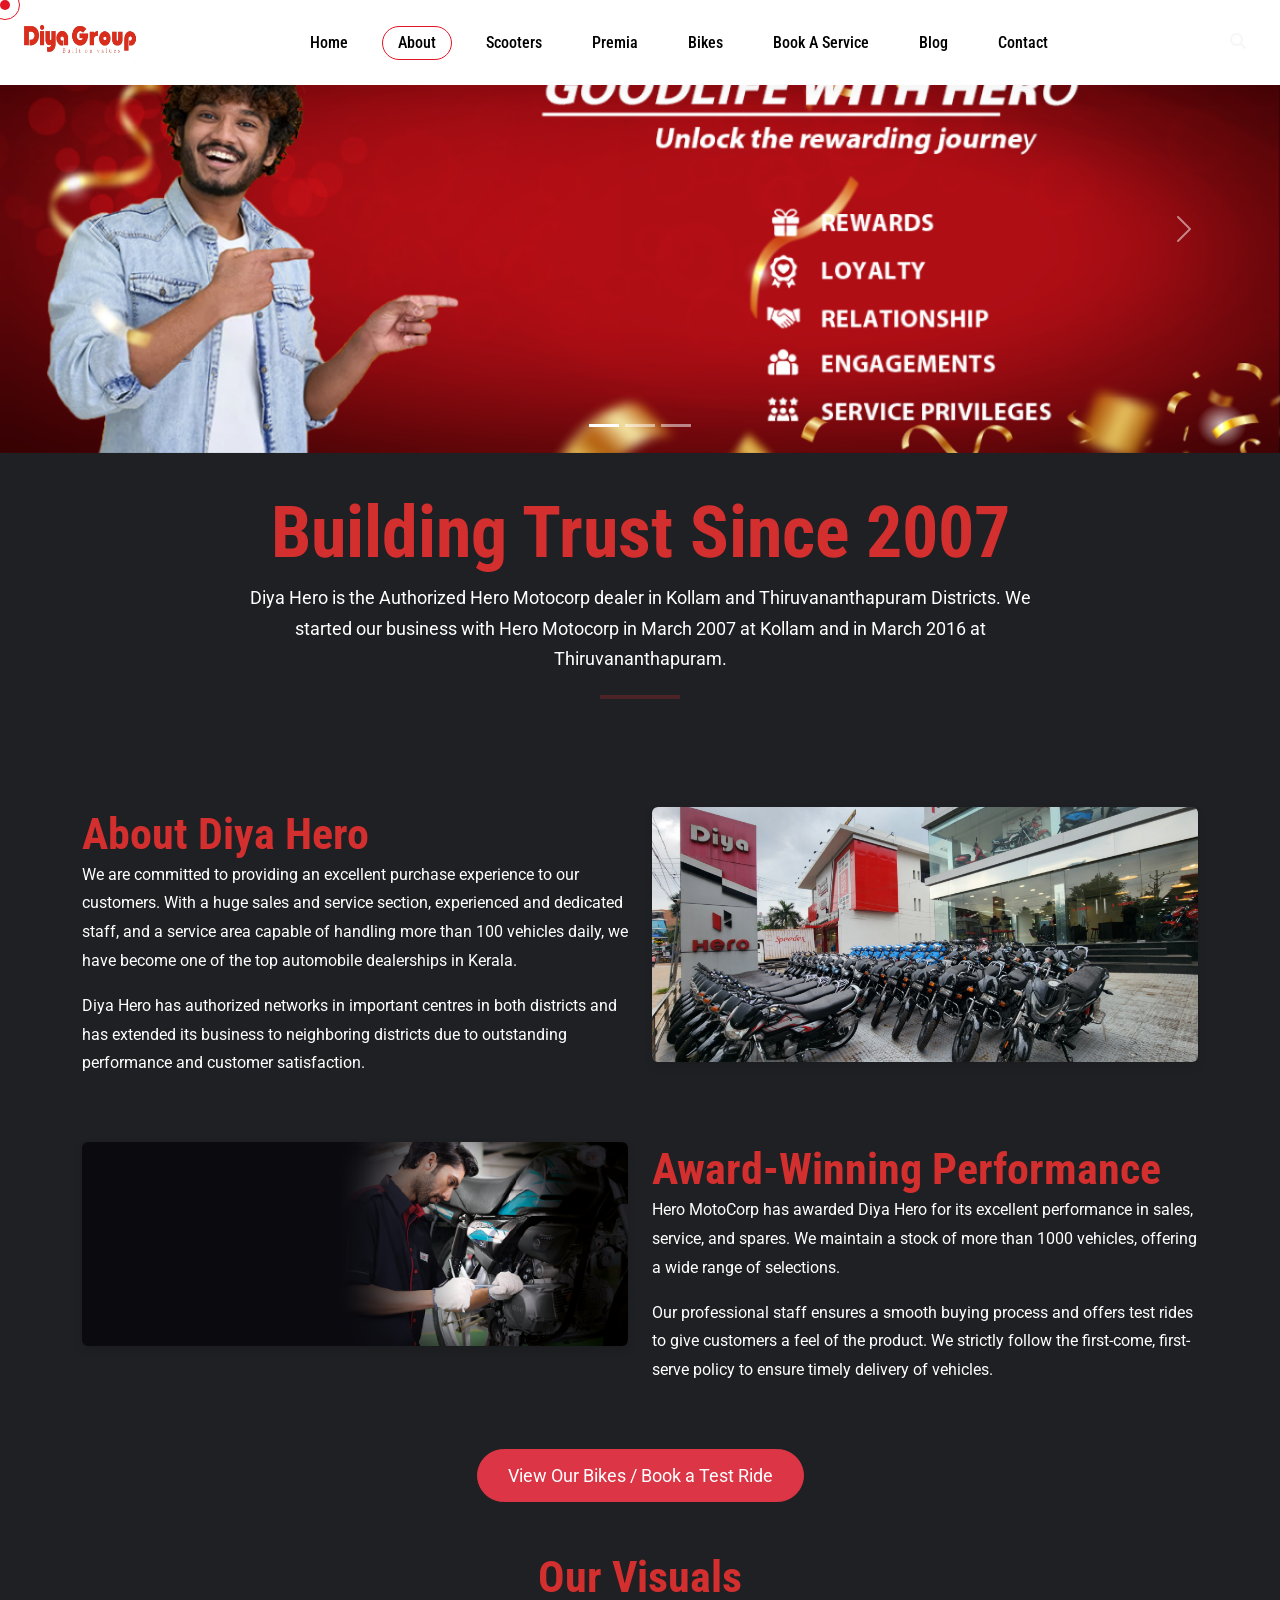
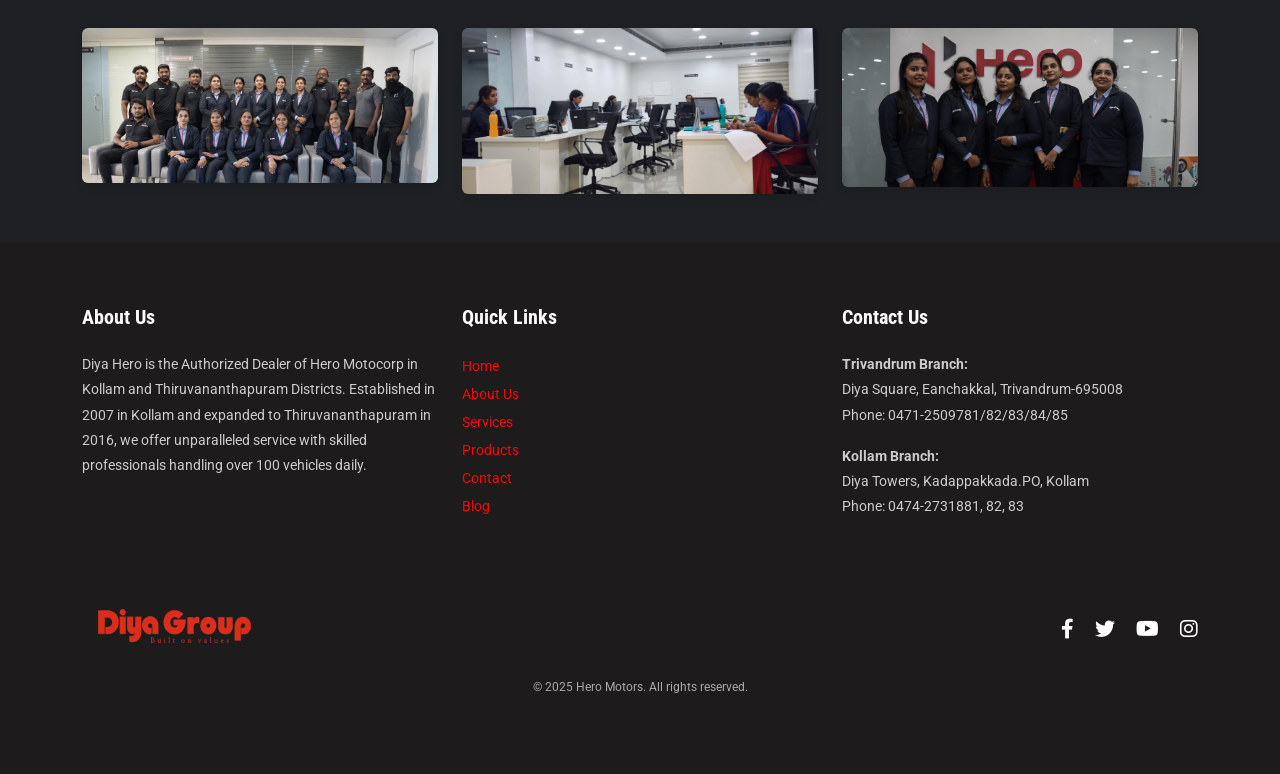
==== commit 1cead015: "final" ====
--- a/about.html
+++ b/about.html
@@ -46,176 +46,163 @@
 		
 
 			<!-- Header Lower -->
-			<div class="header-lower" style="background-color: white;">
+			<div class="header-lower" style="background-color: white">
 				<div class="auto-container">
-					<div class="inner-container">
-						<div class="d-flex justify-content-between align-items-center flex-wrap">
-								
-							<!-- Logo Box -->
-							<div class="logo-box" >
-								<div class="logo"><a href="index.html"><img src="assets/images/diya hero logo.jpg" alt="" title="" style="width: 132px; height: 51px;"></a></div>
-							</div>
-							<!-- End Logo Box -->
-							
-							<!-- Nav Outer -->
-							<div class="nav-outer d-flex align-items-center flex-wrap">
-								<!-- Main Menu -->
-								<nav class="main-menu navbar-expand-md">
-									<div class="navbar-header">
-										<!-- Toggle Button -->    	
-										<button class="navbar-toggler" type="button" data-toggle="collapse" data-target="#navbarSupportedContent" aria-controls="navbarSupportedContent" aria-expanded="false" aria-label="Toggle navigation">
-											<span class="icon-bar"></span>
-											<span class="icon-bar"></span>
-											<span class="icon-bar"></span>
-										</button>
-									</div>
-									
-									<div class="navbar-collapse collapse clearfix" id="navbarSupportedContent">
-										<ul class="navigation clearfix">
-											<li class="" ><a href="index.html" style="color: black;">Home</a>
-												<ul>
-													<li><a href="index.html">Homepage 01</a></li>
-													<li><a href="index-2.html">Homepage 02</a></li>
-													<li><a href="index-3.html">Homepage 03</a></li>
-													<li class="dropdown"><a href="#">Header Styles</a>
-														<ul>
-															<li><a href="index.html">Header 01</a></li>
-															<li><a href="index-2.html">Header 02</a></li>
-															<li><a href="index-3.html">Header 03</a></li>
-														</ul>
-													</li>
-												</ul>
-											</li>
-											<li class=""><a href="about.html" style="color: black;">About</a>
-												<ul>
-													<li><a href="about.html">About us</a></li>
-													<li><a href="faq.html">Faq</a></li>
-													<li><a href="gallery.html">Gallery</a></li>
-													<li><a href="shop.html">shop</a></li>
-													<li><a href="testimonial.html">testimonial</a></li>
-													<li><a href="video.html">Video</a></li>
-												</ul>
-											</li>
-											<li class="dropdown has-megamenu" style="position: relative;">
-												<a href="gallery.html" style="color: black;">Gallery</a>
-												<!-- Megamenu -->
-												<div class="dropdown-menu" 
-													style="position: absolute; top: 100%; left: 0; width: 850px; background-color: #fff; border: 1px solid #ddd; box-shadow: 0 4px 8px rgba(0, 0, 0, 0.1); padding: 20px; display: none; z-index: 1000;">
-													<h3 class="ms-5" style="font-family: cursive; color: #575454;">Motorcycles</h3>
-													<div class="row mt-5" style="gap: 20px;">
-														<div class="col-md-3 text-center" style="margin-bottom: 10px;">
-															<img src="assets/images/Bike Images/karizma-xmr-preview.png" alt="Bike 1" style="width: 100%; border-radius: 5px;">
-															<p style="margin-top: 10px;">Karizma-xmr</p>
-														</div>
-														<div class="col-md-3 text-center" style="margin-bottom: 10px;">
-															<img src="assets/images/Bike Images/mavrick-x440.png" alt="Bike 2" style="width: 100%; border-radius: 5px;">
-															<p style="margin-top: 10px;">mavrick-x440</p>
-														</div>
-														<div class="col-md-3 text-center" style="margin-bottom: 10px;">
-															<img src="assets/images/Bike Images/xpulse-200-4v.png" alt="Bike 3" style="width: 100%; border-radius: 5px;">
-															<p style="margin-top: 10px;">xpulse-200-4v</p>
-														</div>
-													</div>
-			
-													<div class="row" style="gap: 20px;">
-														<div class="col-md-3 text-center" style="margin-bottom: 10px;">
-															<img src="assets/images/Bike Images/x440-hd.png" alt="Bike 1" style="width: 100%; border-radius: 5px;">
-															<p style="margin-top: 10px;">x440</p>
-														</div>
-														<div class="col-md-3 text-center" style="margin-bottom: 10px;">
-															<img src="assets/images/Bike Images/xtreme-125r.png" alt="Bike 2" style="width: 100%; border-radius: 5px;">
-															<p style="margin-top: 10px;">xtreme-125r</p>
-														</div>
-														<div class="col-md-3 text-center" style="margin-bottom: 10px;">
-															<img src="assets/images/Bike Images/xtreme-160r-4v-preview-new.png" alt="Bike 3" style="width: 100%; border-radius: 5px;">
-															<p style="margin-top: 10px;">xtreme-160r-4v</p>
-														</div>
-													</div>
-			
-													<div class="row" style="gap: 20px;">
-														<div class="col-md-3 text-center" style="margin-bottom: 10px;">
-															<img src="assets/images/Bike Images/karizma-xmr-preview.png" alt="Bike 1" style="width: 100%; border-radius: 5px;">
-															<p style="margin-top: 10px;">Karizma-xmr</p>
-														</div>
-														<div class="col-md-3 text-center" style="margin-bottom: 10px;">
-															<img src="assets/images/Bike Images/mavrick-x440.png" alt="Bike 2" style="width: 100%; border-radius: 5px;">
-															<p style="margin-top: 10px;">mavrick-x440</p>
-														</div>
-														<div class="col-md-3 text-center" style="margin-bottom: 10px;">
-															<img src="assets/images/Bike Images/xpulse-200-4v.png" alt="Bike 3" style="width: 100%; border-radius: 5px;">
-															<p style="margin-top: 10px;">xpulse-200-4v</p>
-														</div>
-													</div>
-													
-												</div>
-											</li>
-											<script>
-												document.querySelectorAll('.has-megamenu').forEach(function (menuItem) {
-												menuItem.addEventListener('mouseenter', function () {
-												menuItem.querySelector('.dropdown-menu').style.display = 'block';
-												});
-												menuItem.addEventListener('mouseleave', function () {
-												menuItem.querySelector('.dropdown-menu').style.display = 'none';
-												});
-												});
-			
-											</script>
-											<li class=""><a href="adventure.html" style="color: black;">Book a Service</a>
-												<ul>
-													<li><a href="adventure.html">adventure</a></li>
-													<li><a href="adventure-detail.html">adventure detail</a></li>
-												</ul>
-											</li>
-											<li class=""><a href="blog.html" style="color: black;">Blog</a>
-												<ul>
-													<li><a href="blog.html">Blog</a></li>
-													<li><a href="blog-classic.html">Blog Classic</a></li>
-													<li><a href="blog-detail.html">Blog Detail</a></li>
-													<li><a href="not-found.html">Not Found</a></li>
-												</ul>
-											</li>
-											<li><a href="contact.html" style="color: black;">Contact</a></li>
-										</ul>
-									</div>
-								</nav>
-							</div>
-							<!-- End Nav Outer -->
-							
-							<!-- Outer Box -->
-							<div class="outer-box d-flex align-items-center flex-wrap">
-								
-								<!-- Header Options Box -->
-								<div class="header-options_box d-flex align-items-center">
-								
-									<!-- Search Btn -->
-									<div class="search-box-btn search-box-outer"><span class="icon fa fa-search"></span></div>
-									
-									<!-- Nav Btn -->
-									<div class="nav-btn navSidebar-button">
-										<i class="fas fa-shopping-cart fa-fw"></i>
-									</div>
-									
-									<!-- About Widget -->
-									<span class="about-widget">
-										<i class="flaticon-menu-1"></i>
-									</span>
-									
+				  <div class="inner-container">
+					<div class="d-flex justify-content-between align-items-center flex-wrap">
+					  <!-- Logo Box -->
+					  <div class="logo-box">
+						<div class="logo">
+						  <a href="index.html">
+							<img src="assets/images/diya hero logo.jpg" alt="" title="" style="width: 132px; height: 51px" />
+						  </a>
+						</div>
+					  </div>
+					  <!-- End Logo Box -->
+			  
+					  <!-- Nav Outer -->
+					  <div class="nav-outer d-flex align-items-center flex-wrap">
+						<!-- Main Menu -->
+						<nav class="main-menu navbar-expand-md">
+						  <div class="navbar-header">
+							<!-- Toggle Button -->
+							<button class="navbar-toggler" type="button" data-toggle="collapse" data-target="#navbarSupportedContent" aria-controls="navbarSupportedContent" aria-expanded="false" aria-label="Toggle navigation">
+							  <span class="icon-bar"></span>
+							  <span class="icon-bar"></span>
+							  <span class="icon-bar"></span>
+							</button>
+						  </div>
+			  
+						  <div class="navbar-collapse collapse clearfix" id="navbarSupportedContent">
+							<ul class="navigation clearfix">
+							  <li>
+								<a href="index.html" style="color: black">Home</a>
+							  </li>
+							  <li>
+								<a href="about.html" style="color: black">About</a>
+							  </li>
+							  <li class="dropdown has-megamenu" style="position: relative">
+								<a href="scooters.html" style="color: black">Scooters</a>
+								<!-- Megamenu for Scooters -->
+								<div class="dropdown-menu" style="position: absolute; top: 100%; left: 0; width: 850px; background-color: #fff; border: 1px solid #ddd; box-shadow: 0 4px 8px rgba(0, 0, 0, 0.1); padding: 20px; display: none; z-index: 1000;">
+									<h3 class="ms-5" style="font-family: cursive; color: #575454;">Scooter Models</h3>
+									<div class="row mt-5" style="gap: 20px;">
+									  <div class="col-md-3 text-center" style="margin-bottom: 10px;">
+										<img src="assets/images/scooter images/destini-prime-nav.png" alt="Scooter 1" style="width: 100%; border-radius: 5px;">
+										<p style="margin-top: 10px;">Destini Prime</p>
+									  </div>
+									  <div class="col-md-3 text-center" style="margin-bottom: 10px;">
+										<img src="assets/images/scooter images/navigation_destini_125_xtec.png" alt="Scooter 2" style="width: 100%; border-radius: 5px;">
+										<p style="margin-top: 10px;">New Destini 125</p>
+									  </div>
+									  <div class="col-md-3 text-center" style="margin-bottom: 10px;">
+										<img src="assets/images/scooter images/pleasure-connect-navigation.png" alt="Scooter 3" style="width: 100%; border-radius: 5px;">
+										<p style="margin-top: 10px;">Pleasure+ XTEC</p>
+									  </div>
+									</div>
+								  </div>
+							  </li>
+							  <li class="dropdown has-megamenu" style="position: relative">
+								<a href="premia.html" style="color: black">Premia</a>
+								<!-- Megamenu for Premia -->
+								<div class="dropdown-menu" style="position: absolute; top: 100%; left: 0; width: 850px; background-color: #fff; border: 1px solid #ddd; box-shadow: 0 4px 8px rgba(0, 0, 0, 0.1); padding: 20px; display: none; z-index: 1000;">
+								  <h3 class="ms-5" style="font-family: cursive; color: #575454;">Premia Models</h3>
+								  <div class="row mt-5" style="gap: 20px;">
+									<div class="col-md-3 text-center" style="margin-bottom: 10px;">
+									  <img src="assets/images/Bike Images/premia1.jpg" alt="Premia 1" style="width: 100%; border-radius: 5px;">
+									  <p style="margin-top: 10px;">Premia 1</p>
+									</div>
+									<div class="col-md-3 text-center" style="margin-bottom: 10px;">
+									  <img src="assets/images/Bike Images/premia2.jpg" alt="Premia 2" style="width: 100%; border-radius: 5px;">
+									  <p style="margin-top: 10px;">Premia 2</p>
+									</div>
+									<div class="col-md-3 text-center" style="margin-bottom: 10px;">
+									  <img src="assets/images/Bike Images/premia3.jpg" alt="Premia 3" style="width: 100%; border-radius: 5px;">
+									  <p style="margin-top: 10px;">Premia 3</p>
+									</div>
+								  </div>
 								</div>
-								
-								<!-- Header Button Box -->
-								<div class="header_button-box">
-										
-									</a>
-								</div>
-								<!-- Mobile Navigation Toggler -->
-								<div class="mobile-nav-toggler"><span class="icon flaticon-menu"></span></div>
-							</div>
-							<!-- End Outer Box -->
-							
+							  </li>
+							  <li class="dropdown has-megamenu" style="position: relative">
+								<a href="gallery.html" style="color: black">Bikes</a>
+								<!-- Megamenu for Bikes -->
+								<div class="dropdown-menu" style="position: absolute; top: 100%; left: 0; width: 850px; background-color: #fff; border: 1px solid #ddd; box-shadow: 0 4px 8px rgba(0, 0, 0, 0.1); padding: 20px; display: none; z-index: 1000;">
+									<h3 class="ms-5" style="font-family: cursive; color: #575454;">Motorcycles</h3>
+									<div class="row mt-5" style="gap: 20px;">
+									  <div class="col-md-3 text-center" style="margin-bottom: 10px;">
+										<img src="assets/images/Bike Images/karizma-xmr-preview.png" alt="Bike 1" style="width: 100%; border-radius: 5px;">
+										<p style="margin-top: 10px;">Karizma-xmr</p>
+									  </div>
+									  <div class="col-md-3 text-center" style="margin-bottom: 10px;">
+										<img src="assets/images/Bike Images/mavrick-x440.png" alt="Bike 2" style="width: 100%; border-radius: 5px;">
+										<p style="margin-top: 10px;">mavrick-x440</p>
+									  </div>
+									  <div class="col-md-3 text-center" style="margin-bottom: 10px;">
+										<img src="assets/images/Bike Images/xpulse-200-4v.png" alt="Bike 3" style="width: 100%; border-radius: 5px;">
+										<p style="margin-top: 10px;">xpulse-200-4v</p>
+									  </div>
+	  
+									  <div class="col-md-3 text-center" style="margin-bottom: 10px;">
+										  <img src="assets/images/Bike Images/xtreme-125r.png" alt="Bike 3" style="width: 100%; border-radius: 5px;">
+										  <p style="margin-top: 10px;">xtreme-125r</p>
+										</div>
+	  
+										<div class="col-md-3 text-center" style="margin-bottom: 10px;">
+										  <img src="assets/images/Bike Images/x440-hd.png" alt="Bike 3" style="width: 100%; border-radius: 5px;">
+										  <p style="margin-top: 10px;">x440-hd</p>
+										</div>
+	  
+										<div class="col-md-3 text-center" style="margin-bottom: 10px;">
+										  <img src="assets/images/Bike Images/xtreme-160r-4v-preview-new.png" alt="Bike 3" style="width: 100%; border-radius: 5px;">
+										  <p style="margin-top: 10px;">xtreme-160r-4v</p>
+										</div>
+									</div>
+								  </div>
+							  </li>
+							  <li>
+								<a href="adventure.html" style="color: black">Book a Service</a>
+							  </li>
+							  <li>
+								<a href="blog.html" style="color: black">Blog</a>
+							  </li>
+							  <li>
+								<a href="contact.html" style="color: black">Contact</a>
+							  </li>
+							</ul>
+						  </div>
+						</nav>
+					  </div>
+					  <!-- End Nav Outer -->
+			  
+					  <!-- Outer Box -->
+					  <div class="outer-box d-flex align-items-center flex-wrap">
+						<!-- Header Options Box -->
+						<div class="header-options_box d-flex align-items-center">
+						  <!-- Search Btn -->
+						  <div class="search-box-btn search-box-outer">
+							<span class="icon fa fa-search"></span>
+						  </div>
 						</div>
+						<!-- Mobile Navigation Toggler -->
+						<div class="mobile-nav-toggler">
+						  <span class="icon flaticon-menu"></span>
+						</div>
+					  </div>
+					  <!-- End Outer Box -->
 					</div>
-				</div>
-			</div>
+				  </div>
+				</div>
+			  </div>
+			  <script>
+				document.querySelectorAll(".has-megamenu").forEach(function (menuItem) {
+				  menuItem.addEventListener("mouseenter", function () {
+					menuItem.querySelector(".dropdown-menu").style.display = "block";
+				  });
+				  menuItem.addEventListener("mouseleave", function () {
+					menuItem.querySelector(".dropdown-menu").style.display = "none";
+				  });
+				});
+			  </script>
 			<!-- End Header Lower -->
 		
 		<!-- Mobile Menu  -->
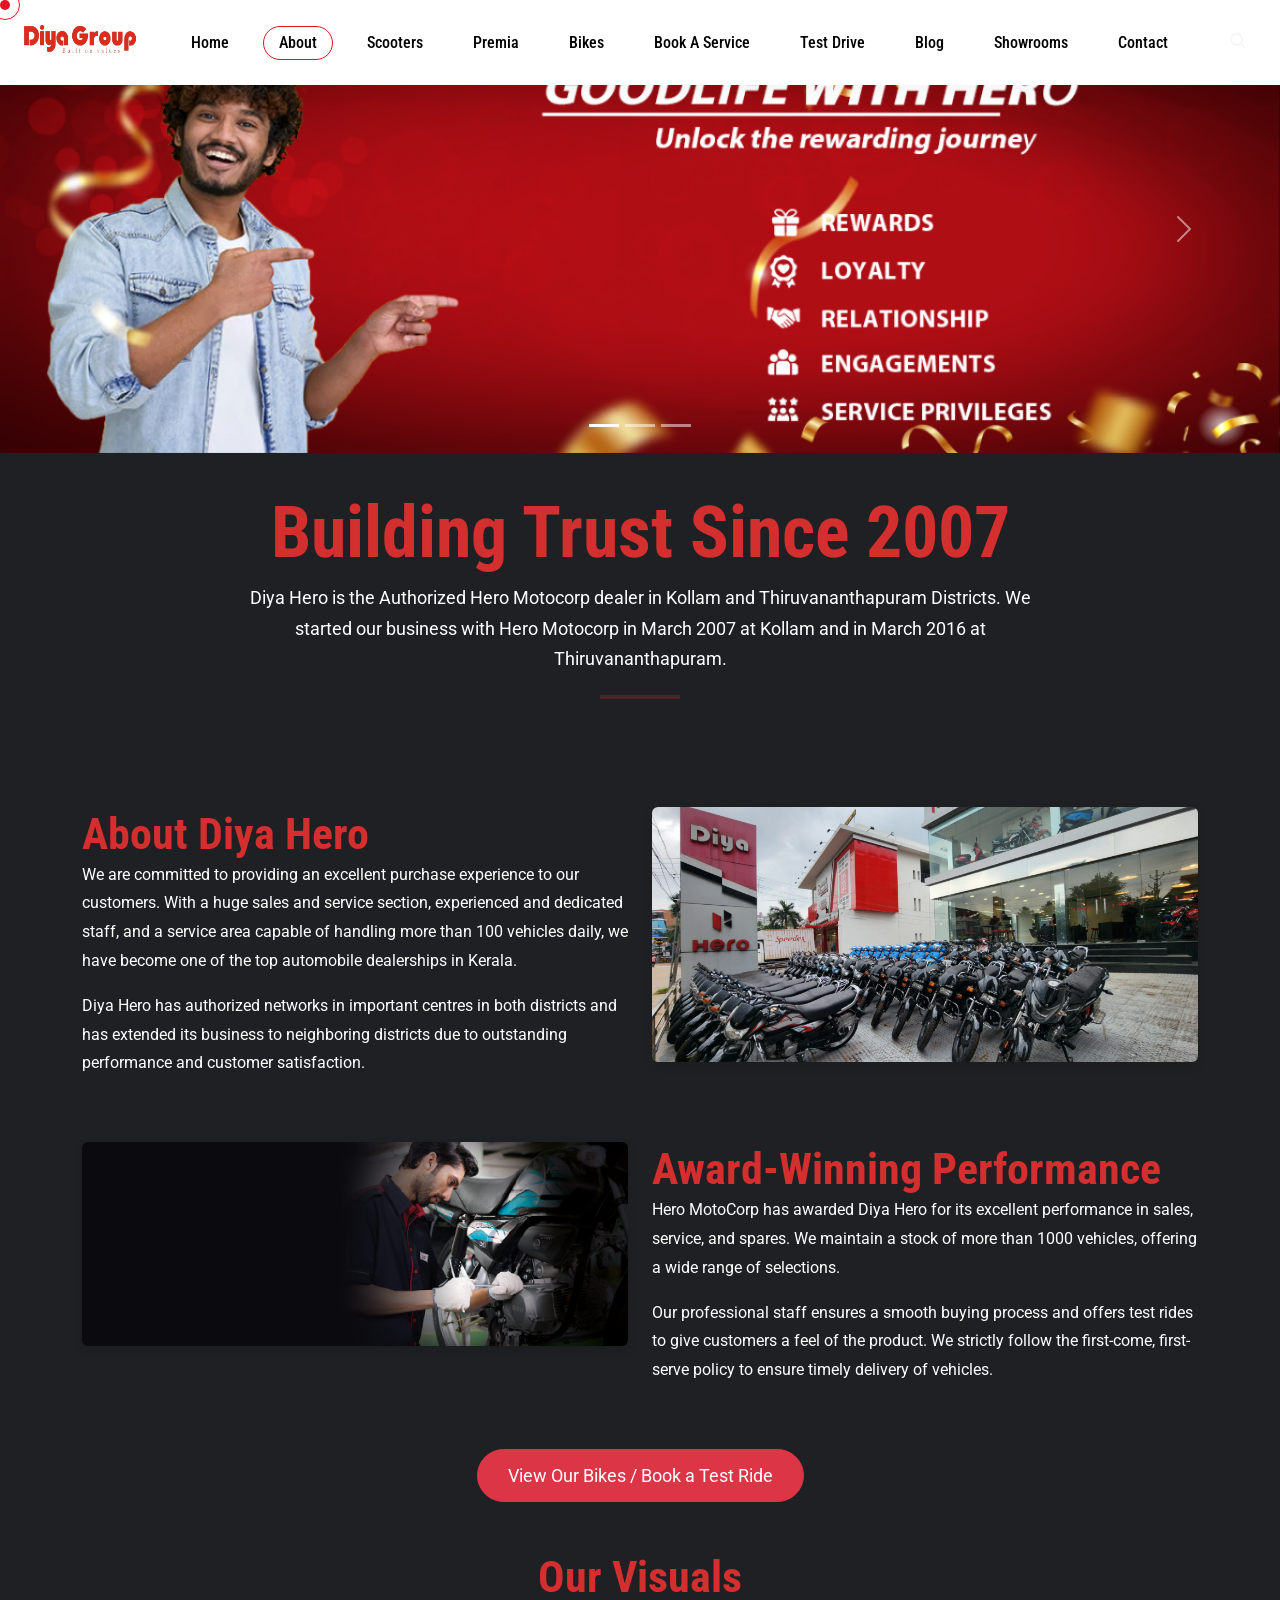
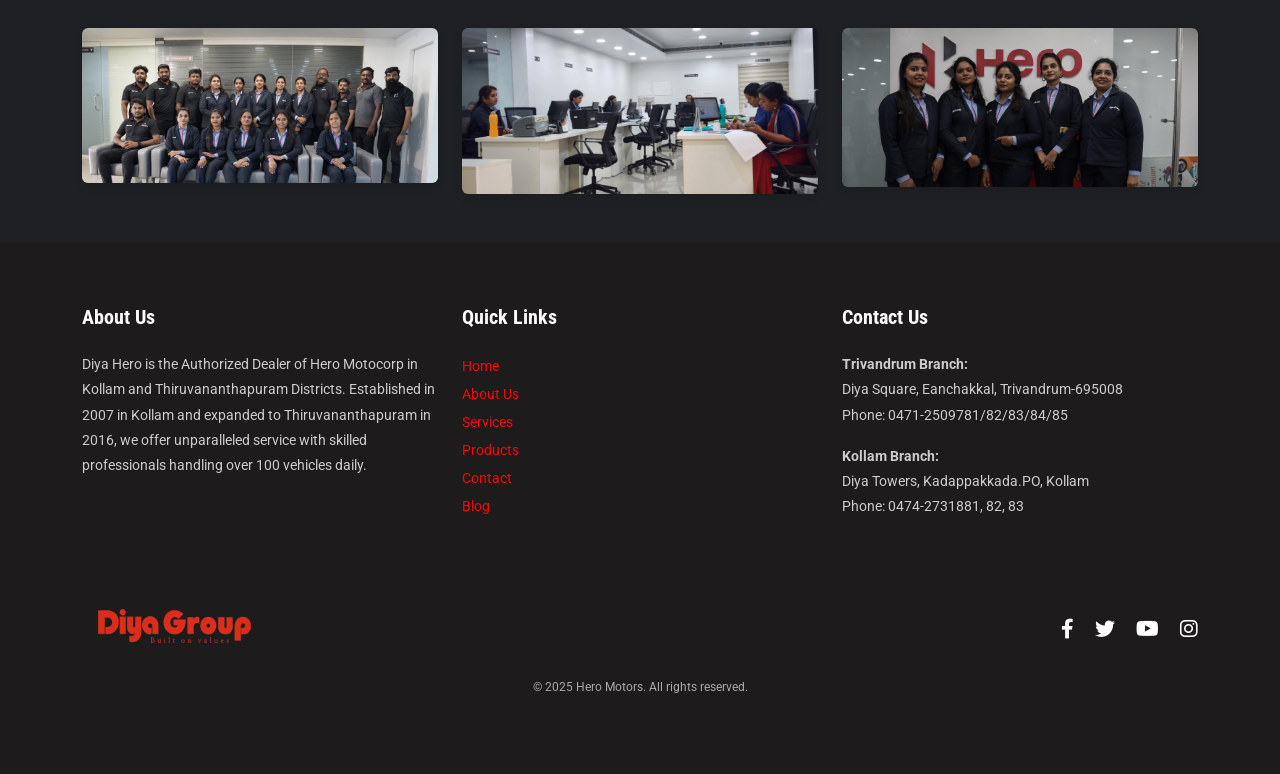
==== commit 36bef206: "finalcommit" ====
--- a/about.html
+++ b/about.html
@@ -82,89 +82,110 @@
 								<a href="about.html" style="color: black">About</a>
 							  </li>
 							  <li class="dropdown has-megamenu" style="position: relative">
-								<a href="scooters.html" style="color: black">Scooters</a>
-								<!-- Megamenu for Scooters -->
-								<div class="dropdown-menu" style="position: absolute; top: 100%; left: 0; width: 850px; background-color: #fff; border: 1px solid #ddd; box-shadow: 0 4px 8px rgba(0, 0, 0, 0.1); padding: 20px; display: none; z-index: 1000;">
-									<h3 class="ms-5" style="font-family: cursive; color: #575454;">Scooter Models</h3>
+								<a class="nav-link" href="scooters.html"
+									style="color: black">Scooters</a>
+								<!-- <div class="dropdown-menu"
+									style="position: absolute; top: 100%; left: 0; width: 850px; background-color: #fff; border: 1px solid #ddd; box-shadow: 0 4px 8px rgba(0, 0, 0, 0.1); padding: 20px; display: block; z-index: 1000;">
+									<h3 class="ms-5" style="font-family: cursive; color: #575454;">
+										Scooter Models</h3>
 									<div class="row mt-5" style="gap: 20px;">
-									  <div class="col-md-3 text-center" style="margin-bottom: 10px;">
-										<img src="assets/images/scooter images/destini-prime-nav.png" alt="Scooter 1" style="width: 100%; border-radius: 5px;">
-										<p style="margin-top: 10px;">Destini Prime</p>
-									  </div>
-									  <div class="col-md-3 text-center" style="margin-bottom: 10px;">
-										<img src="assets/images/scooter images/navigation_destini_125_xtec.png" alt="Scooter 2" style="width: 100%; border-radius: 5px;">
-										<p style="margin-top: 10px;">New Destini 125</p>
-									  </div>
-									  <div class="col-md-3 text-center" style="margin-bottom: 10px;">
-										<img src="assets/images/scooter images/pleasure-connect-navigation.png" alt="Scooter 3" style="width: 100%; border-radius: 5px;">
-										<p style="margin-top: 10px;">Pleasure+ XTEC</p>
-									  </div>
+										<div class="col-md-3 text-center" style="margin-bottom: 10px;">
+											<img src="assets/images/scooter images/destini_prime.png"
+												alt="Scooter Model 1"
+												style="width: 100%; border-radius: 5px;">
+											<div class="scooter-title">DESTINI PRIME</div>
+										</div>
+										<div class="col-md-3 text-center" style="margin-bottom: 10px;">
+											<img src="assets/images/scooter images/destini_125_zx+.svg"
+												alt="Scooter Model 2"
+												style="width: 100%; border-radius: 5px;">
+											<div class="scooter-title">NEW DESTINI 125</div>
+										</div>
+										<div class="col-md-3 text-center" style="margin-bottom: 10px;">
+											<img src="assets/images/scooter images/pleasure-plus-xtec.png"
+												alt="Scooter Model 3"
+												style="width: 100%; border-radius: 5px;">
+											<div class="scooter-title">PLEASURE+ XTEC</div>
+										</div>
+										<div class="col-md-3 text-center" style="margin-bottom: 10px;">
+											<img src="assets/images/scooter images/xoom.png"
+												alt="Scooter Model 4"
+												style="width: 100%; border-radius: 5px;">
+											<div class="scooter-title">XOOM</div>
+										</div>
 									</div>
-								  </div>
-							  </li>
-							  <li class="dropdown has-megamenu" style="position: relative">
-								<a href="premia.html" style="color: black">Premia</a>
-								<!-- Megamenu for Premia -->
-								<div class="dropdown-menu" style="position: absolute; top: 100%; left: 0; width: 850px; background-color: #fff; border: 1px solid #ddd; box-shadow: 0 4px 8px rgba(0, 0, 0, 0.1); padding: 20px; display: none; z-index: 1000;">
-								  <h3 class="ms-5" style="font-family: cursive; color: #575454;">Premia Models</h3>
-								  <div class="row mt-5" style="gap: 20px;">
-									<div class="col-md-3 text-center" style="margin-bottom: 10px;">
-									  <img src="assets/images/Bike Images/premia1.jpg" alt="Premia 1" style="width: 100%; border-radius: 5px;">
-									  <p style="margin-top: 10px;">Premia 1</p>
-									</div>
-									<div class="col-md-3 text-center" style="margin-bottom: 10px;">
-									  <img src="assets/images/Bike Images/premia2.jpg" alt="Premia 2" style="width: 100%; border-radius: 5px;">
-									  <p style="margin-top: 10px;">Premia 2</p>
-									</div>
-									<div class="col-md-3 text-center" style="margin-bottom: 10px;">
-									  <img src="assets/images/Bike Images/premia3.jpg" alt="Premia 3" style="width: 100%; border-radius: 5px;">
-									  <p style="margin-top: 10px;">Premia 3</p>
-									</div>
-								  </div>
-								</div>
-							  </li>
-							  <li class="dropdown has-megamenu" style="position: relative">
-								<a href="gallery.html" style="color: black">Bikes</a>
-								<!-- Megamenu for Bikes -->
-								<div class="dropdown-menu" style="position: absolute; top: 100%; left: 0; width: 850px; background-color: #fff; border: 1px solid #ddd; box-shadow: 0 4px 8px rgba(0, 0, 0, 0.1); padding: 20px; display: none; z-index: 1000;">
-									<h3 class="ms-5" style="font-family: cursive; color: #575454;">Motorcycles</h3>
-									<div class="row mt-5" style="gap: 20px;">
-									  <div class="col-md-3 text-center" style="margin-bottom: 10px;">
-										<img src="assets/images/Bike Images/karizma-xmr-preview.png" alt="Bike 1" style="width: 100%; border-radius: 5px;">
-										<p style="margin-top: 10px;">Karizma-xmr</p>
-									  </div>
-									  <div class="col-md-3 text-center" style="margin-bottom: 10px;">
-										<img src="assets/images/Bike Images/mavrick-x440.png" alt="Bike 2" style="width: 100%; border-radius: 5px;">
-										<p style="margin-top: 10px;">mavrick-x440</p>
-									  </div>
-									  <div class="col-md-3 text-center" style="margin-bottom: 10px;">
-										<img src="assets/images/Bike Images/xpulse-200-4v.png" alt="Bike 3" style="width: 100%; border-radius: 5px;">
-										<p style="margin-top: 10px;">xpulse-200-4v</p>
-									  </div>
+								</div> -->
+							</li>
+	  <li class="dropdown has-megamenu" style="position: relative">  
+		<a class="nav-link" href="premia.html" style="color: black">Premia</a>  
+		<!-- <div class="dropdown-menu"  
+		  style="position: absolute; top: 100%; left: 0; width: 850px; background-color: #fff; border: 1px solid #ddd; box-shadow: 0 4px 8px rgba(0, 0, 0, 0.1); padding: 20px; display: block; z-index: 1000;">  
+		  <h3 class="ms-5" style="font-family: cursive; color: #575454;">Premia Models</h3>  
+		  <div class="row mt-5" style="gap: 20px;">  
 	  
-									  <div class="col-md-3 text-center" style="margin-bottom: 10px;">
-										  <img src="assets/images/Bike Images/xtreme-125r.png" alt="Bike 3" style="width: 100%; border-radius: 5px;">
-										  <p style="margin-top: 10px;">xtreme-125r</p>
-										</div>
+			<div class="col-md-3 text-center" style="margin-bottom: 10px;">  
+			  <img src="assets/images/premium_bikes/xtreme_250r.png" alt="XTREME 250R" style="width: 100%; border-radius: 5px;">  
+			  <div class="scooter-title">XTREME 250R</div>  
+			</div>  
 	  
-										<div class="col-md-3 text-center" style="margin-bottom: 10px;">
-										  <img src="assets/images/Bike Images/x440-hd.png" alt="Bike 3" style="width: 100%; border-radius: 5px;">
-										  <p style="margin-top: 10px;">x440-hd</p>
-										</div>
+			<div class="col-md-3 text-center" style="margin-bottom: 10px;">  
+			  <img src="assets/images/premium_bikes/xpulse_210.png" alt="XPULSE 210" style="width: 100%; border-radius: 5px;">  
+			  <div class="scooter-title">XPULSE 210</div>  
+			</div>  
 	  
-										<div class="col-md-3 text-center" style="margin-bottom: 10px;">
-										  <img src="assets/images/Bike Images/xtreme-160r-4v-preview-new.png" alt="Bike 3" style="width: 100%; border-radius: 5px;">
-										  <p style="margin-top: 10px;">xtreme-160r-4v</p>
-										</div>
-									</div>
-								  </div>
-							  </li>
-							  <li>
-								<a href="adventure.html" style="color: black">Book a Service</a>
-							  </li>
+			<div class="col-md-3 text-center" style="margin-bottom: 10px;">  
+			  <img src="assets/images/premium_bikes/Mavrick.png" alt="MAVRICK 440" style="width: 100%; border-radius: 5px;">  
+			  <div class="scooter-title">MAVRICK 440</div>  
+			</div>  
+	  
+			<div class="col-md-3 text-center" style="margin-bottom: 10px;">  
+			  <img src="assets/images/premium_bikes/Karizma_xmr.png" alt="KARIZMA XMR" style="width: 100%; border-radius: 5px;">  
+			  <div class="scooter-title">KARIZMA XMR</div>  
+			</div>  
+	  
+		  </div>  
+		</div>   -->
+	  </li>
+	  <li class="dropdown has-megamenu" style="position: relative">  
+								<a class="nav-link" href="gallery.html" style="color: black">Bikes</a>  
+								<!-- <div class="dropdown-menu"  
+									style="position: absolute; top: 100%; left: 0; width: 850px; background-color: #fff; border: 1px solid #ddd; box-shadow: 0 4px 8px rgba(0, 0, 0, 0.1); padding: 20px; display: block; z-index: 1000;">  
+									<h3 class="ms-5" style="font-family: cursive; color: #575454;">Motorcycles</h3>  
+									<div class="row mt-5" style="gap: 20px;">  
+							
+										<div class="col-md-3 text-center" style="margin-bottom: 10px;">  
+											<img src="assets/images/Bike Images/practical bikes/splendor-plus.png" alt="Splendor+" style="width: 100%; border-radius: 5px;">  
+											<div class="scooter-title">Splendor+</div>  
+										</div>  
+							
+										<div class="col-md-3 text-center" style="margin-bottom: 10px;">  
+											<img src="assets/images/Bike Images/practical bikes/hf-deluxe.png" alt="HF DELUXE" style="width: 100%; border-radius: 5px;">  
+											<div class="scooter-title">HF DELUXE</div>  
+										</div>  
+							
+										<div class="col-md-3 text-center" style="margin-bottom: 10px;">  
+											<img src="assets/images/Bike Images/executive bikes/glamour-xtec.png" alt="GLAMOUR XTEC" style="width: 100%; border-radius: 5px;">  
+											<div class="scooter-title">GLAMOUR XTEC</div>  
+										</div>  
+							
+										<div class="col-md-3 text-center" style="margin-bottom: 10px;">  
+											<img src="assets/images/Bike Images/executive bikes/super-splendor.png" alt="SUPER SPLENDOR" style="width: 100%; border-radius: 5px;">  
+											<div class="scooter-title">SUPER SPLENDOR</div>  
+										</div>  
+							
+									</div>  
+								</div>   -->
+							</li>
+	  <li>
+		<a href="adventure.html" style="color: black">Book a Service</a>
+	  </li>
+	  <li>
+		<a href="testdrive.html" style="color: black">Test Drive</a>
+	  </li>
 							  <li>
 								<a href="blog.html" style="color: black">Blog</a>
 							  </li>
+							  <li><a href="showroom.html" style="color: black;">Showrooms</a></li>
 							  <li>
 								<a href="contact.html" style="color: black">Contact</a>
 							  </li>
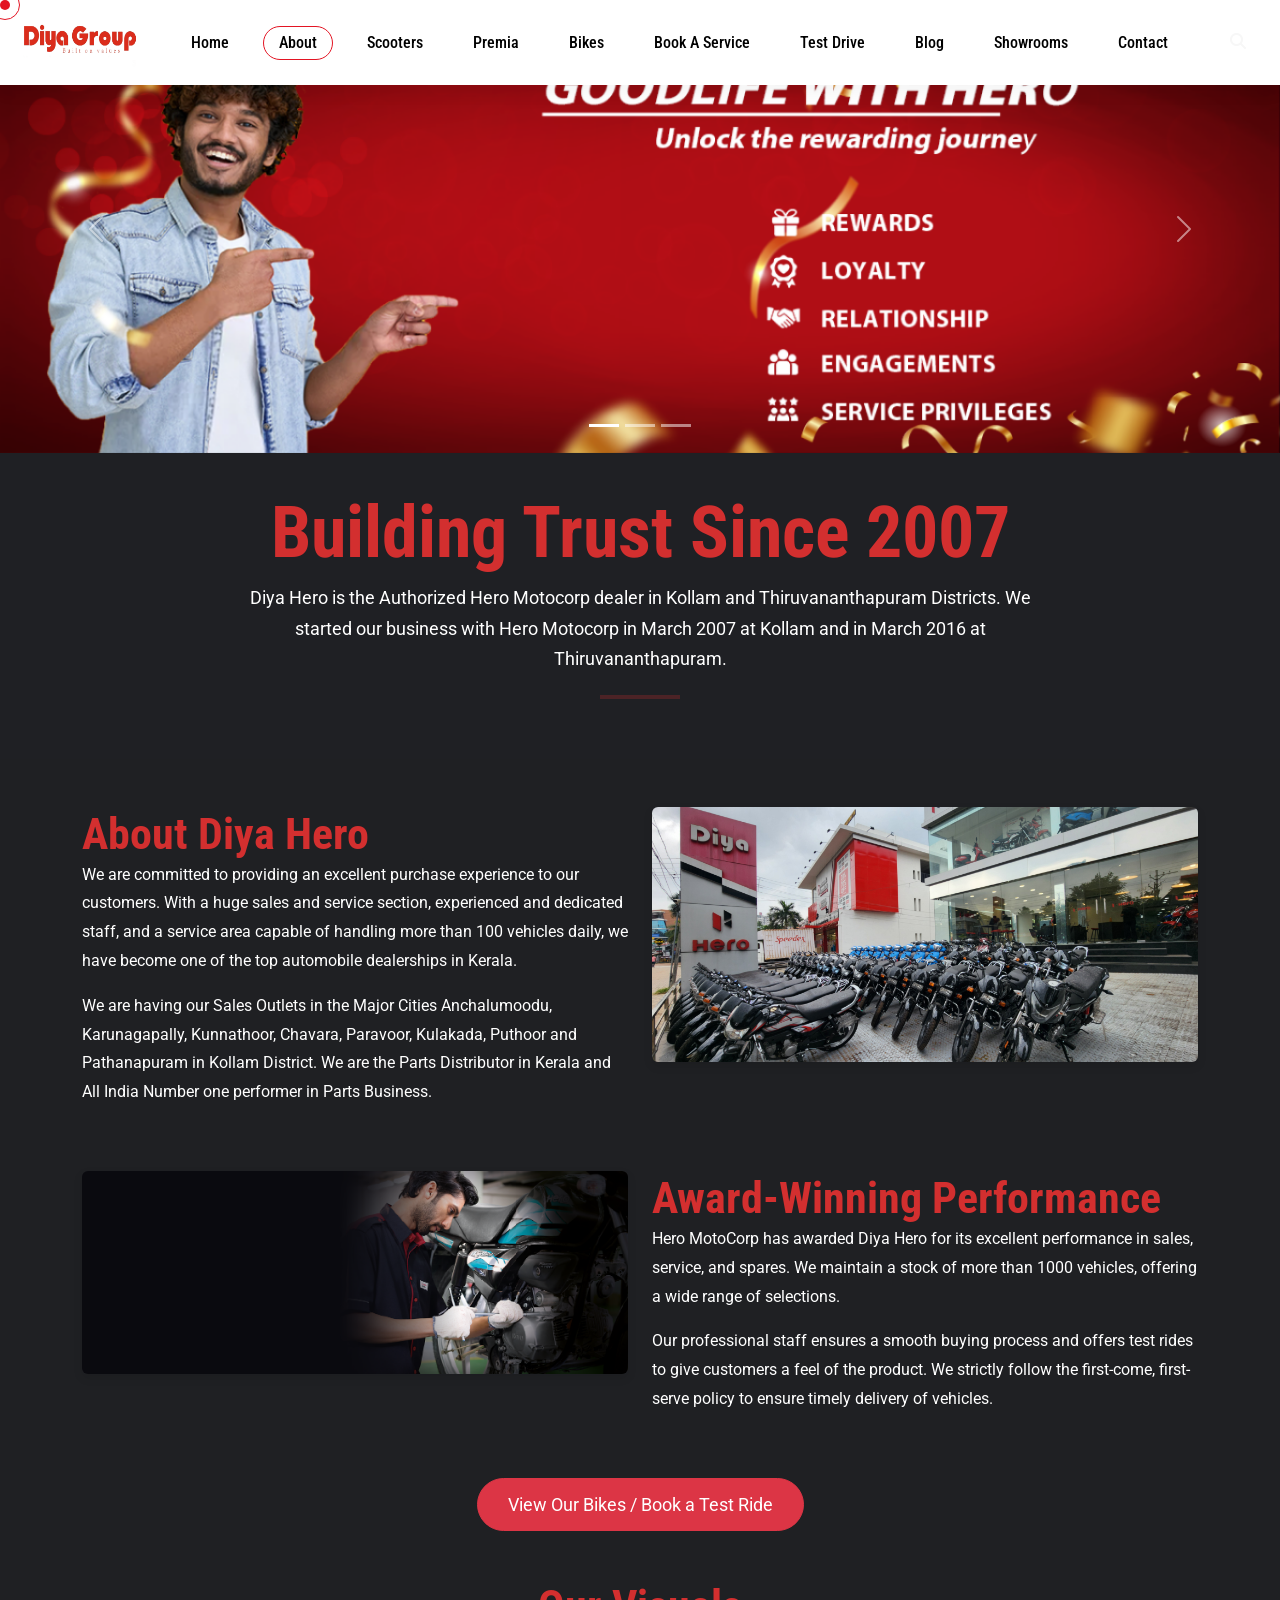
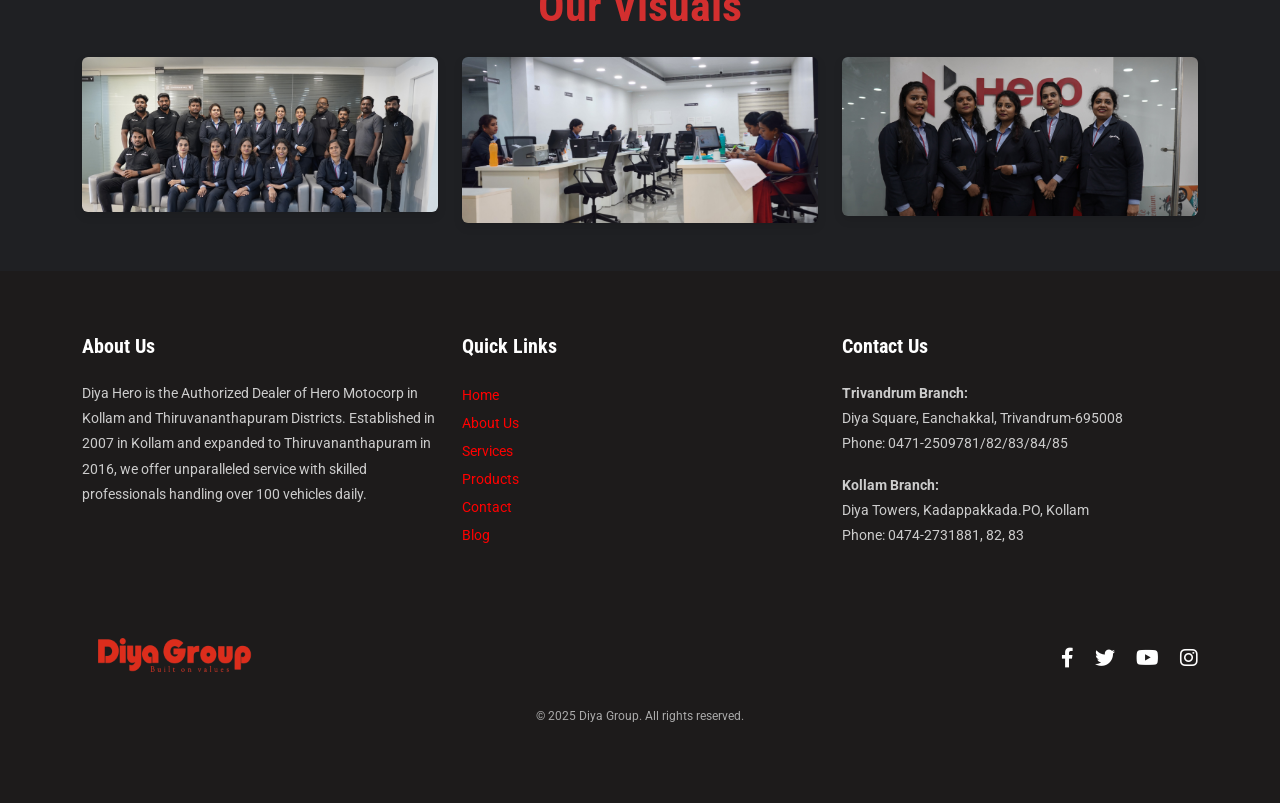
==== commit ddcc0742: "my last commit" ====
--- a/about.html
+++ b/about.html
@@ -24,6 +24,9 @@
 
 <!--[if lt IE 9]><script src="https://cdnjs.cloudflare.com/ajax/libs/html5shiv/3.7.3/html5shiv.js"></script><![endif]-->
 <!--[if lt IE 9]><script src="js/respond.js"></script><![endif]-->
+<style>
+	
+</style>
 </head>
 
 <body>
@@ -291,8 +294,8 @@
                     We are committed to providing an excellent purchase experience to our customers. With a huge sales and service section, experienced and dedicated staff, and a service area capable of handling more than 100 vehicles daily, we have become one of the top automobile dealerships in Kerala.
                 </p>
                 <p style="font-size: 16px; line-height: 1.8; color: white;">
-                    Diya Hero has authorized networks in important centres in both districts and has extended its business to neighboring districts due to outstanding performance and customer satisfaction.
-                </p>
+					We are having our Sales Outlets in the Major Cities Anchalumoodu, Karunagapally, Kunnathoor, Chavara, Paravoor, Kulakada, Puthoor and Pathanapuram in Kollam District. 
+					We are the Parts Distributor in Kerala and All India Number one performer in Parts Business.                </p>
             </div>
             <div class="col-lg-6 text-center">
                 <img src="assets/images/showroom image/diya showroom image.jpg" alt="Showroom" class="img-fluid rounded" style="box-shadow: 0 4px 10px rgba(0, 0, 0, 0.1);">
@@ -406,7 +409,7 @@
 			<!-- Footer Bottom Text -->
 			<div class="row text-center mt-4">
 				<div class="col-12">
-					<p style="font-size: 12px; color: #aaa;">&copy; 2025 Hero Motors. All rights reserved.</p>
+					<p style="font-size: 12px; color: #aaa;">&copy; 2025 Diya Group. All rights reserved.</p>
 				</div>
 			</div>
 		</div>
